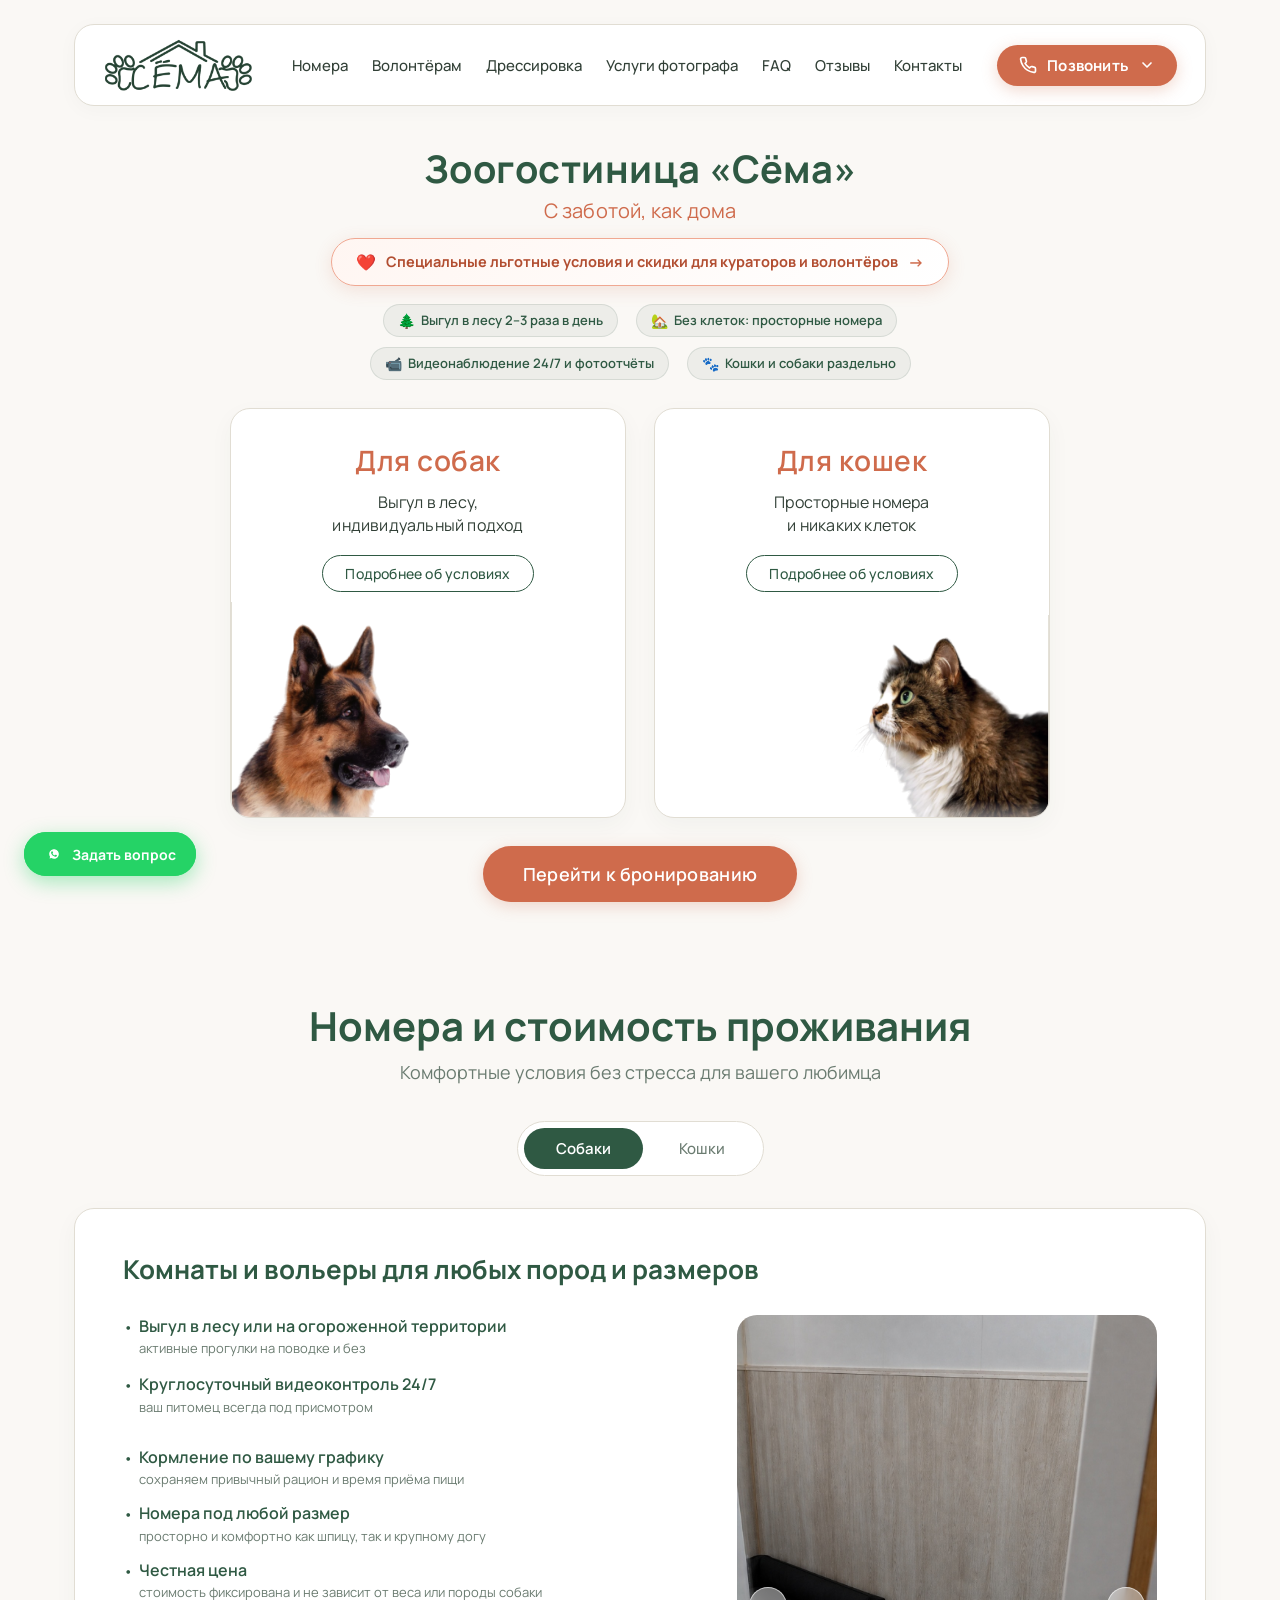
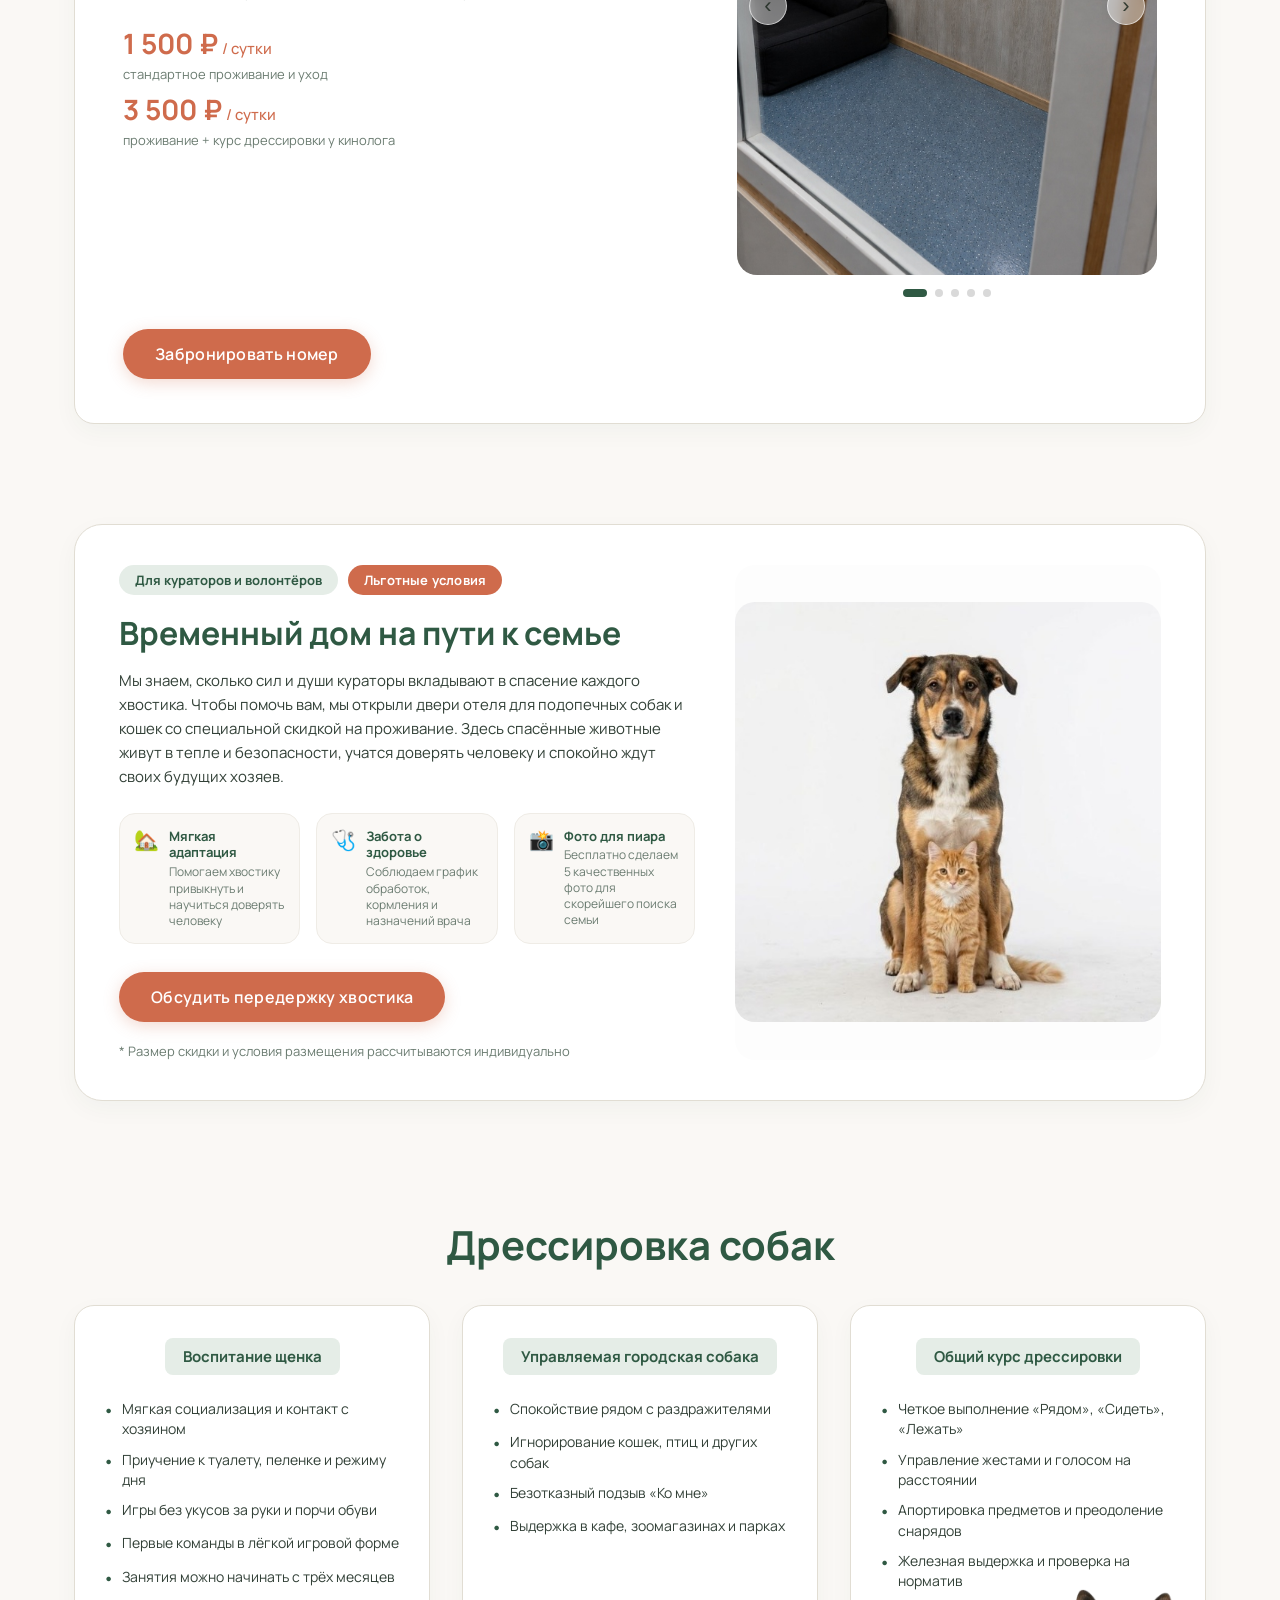
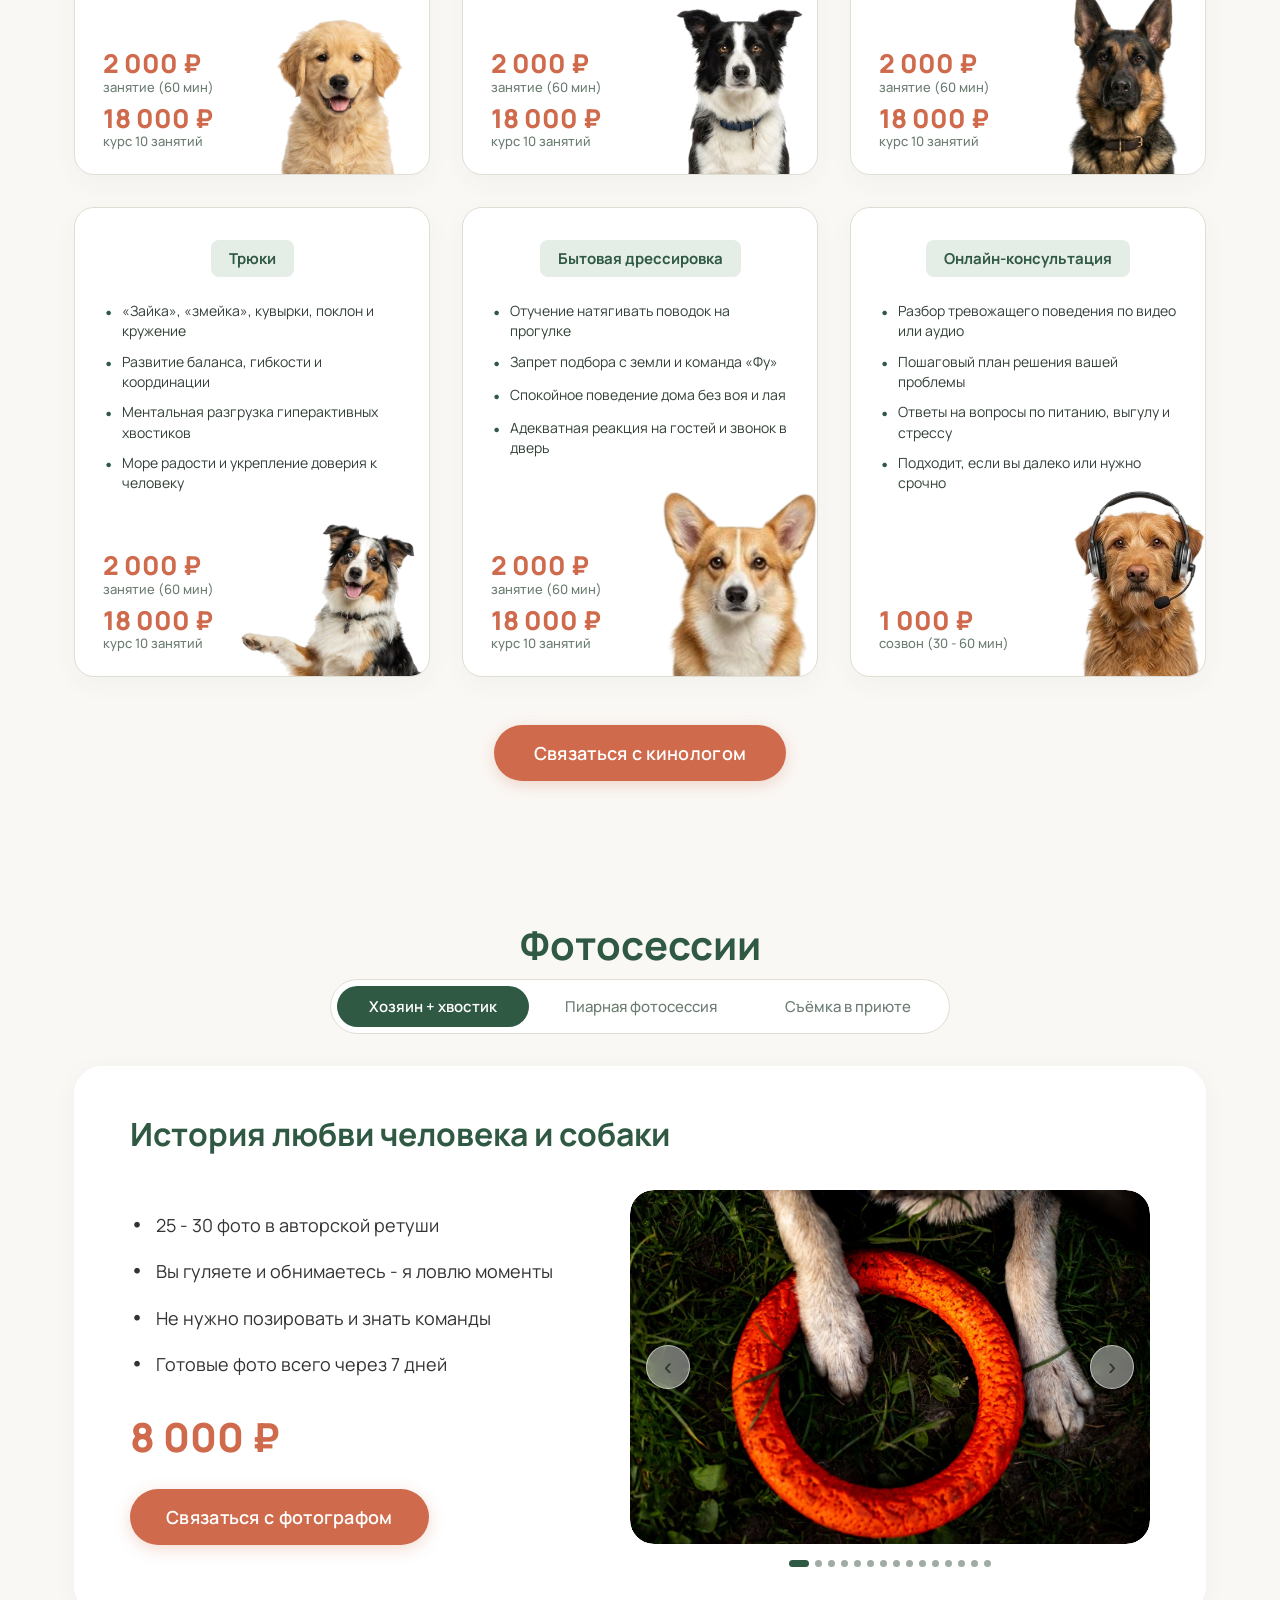
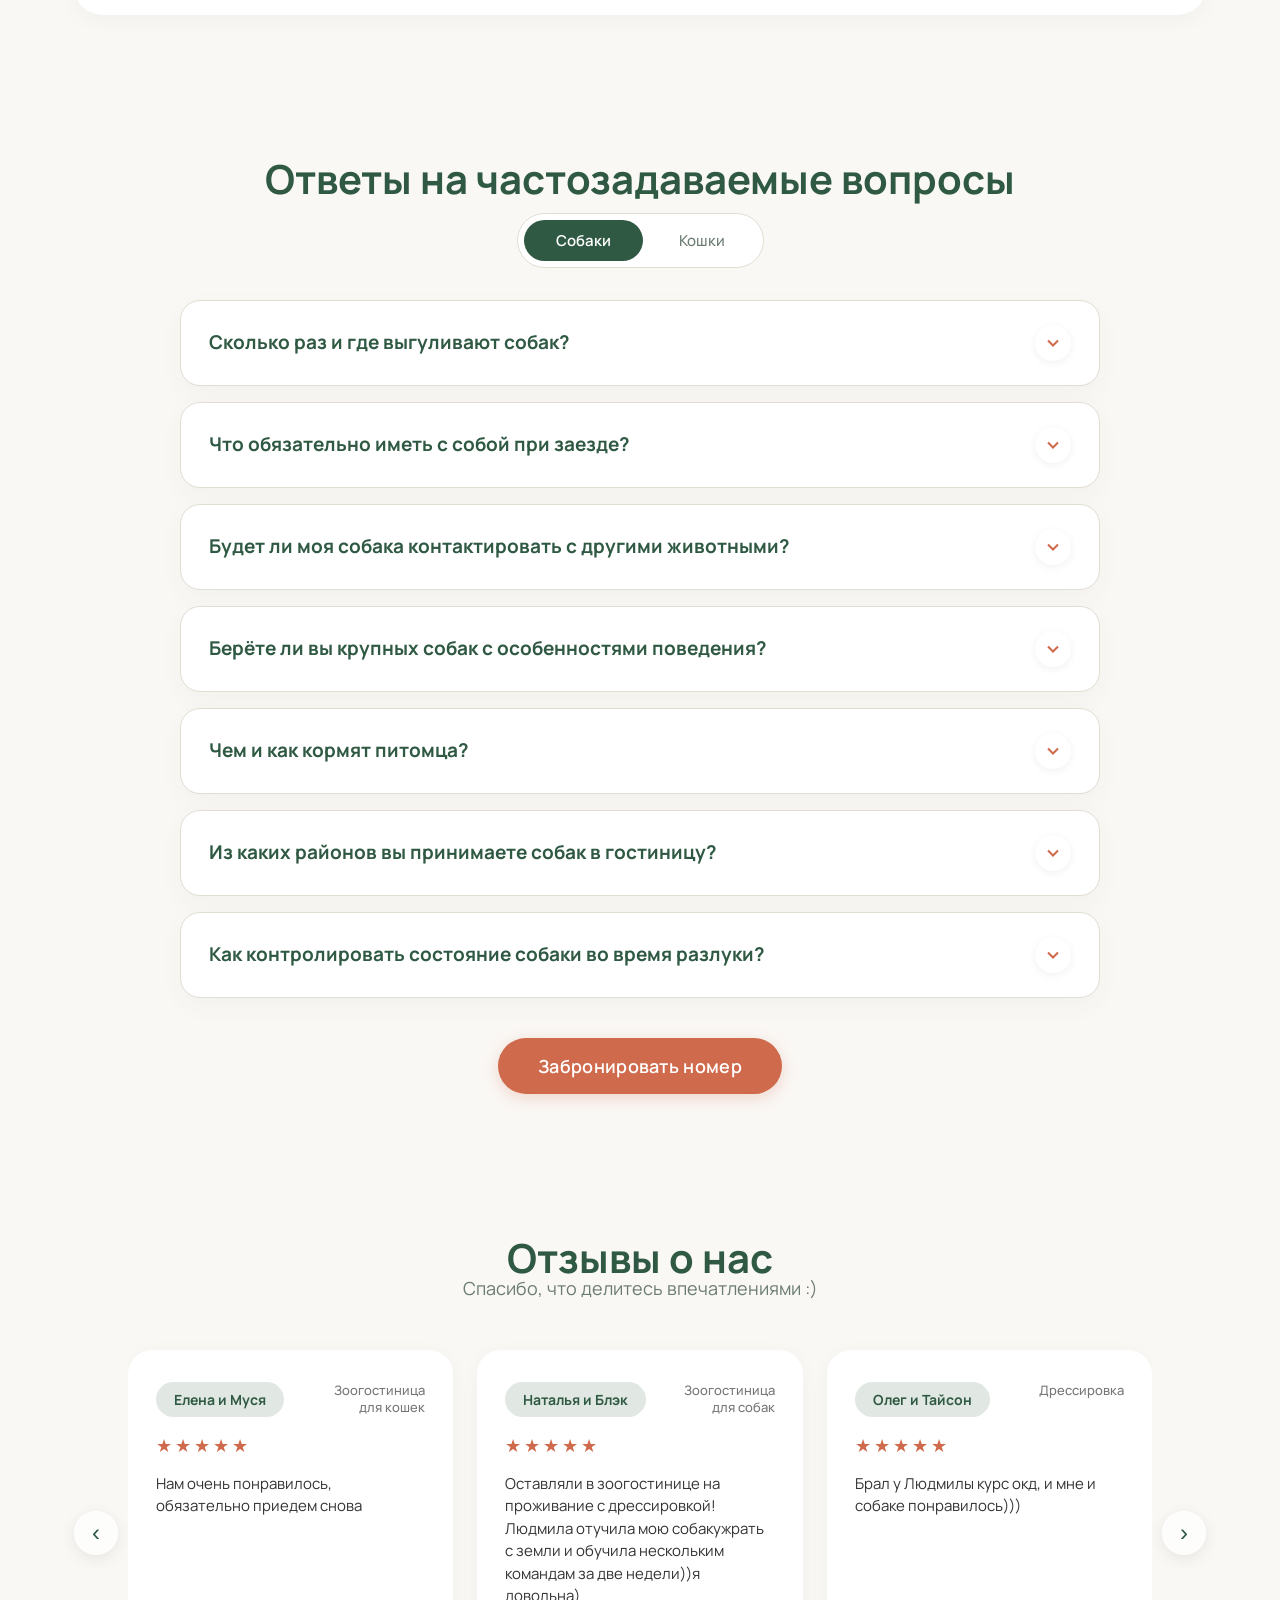
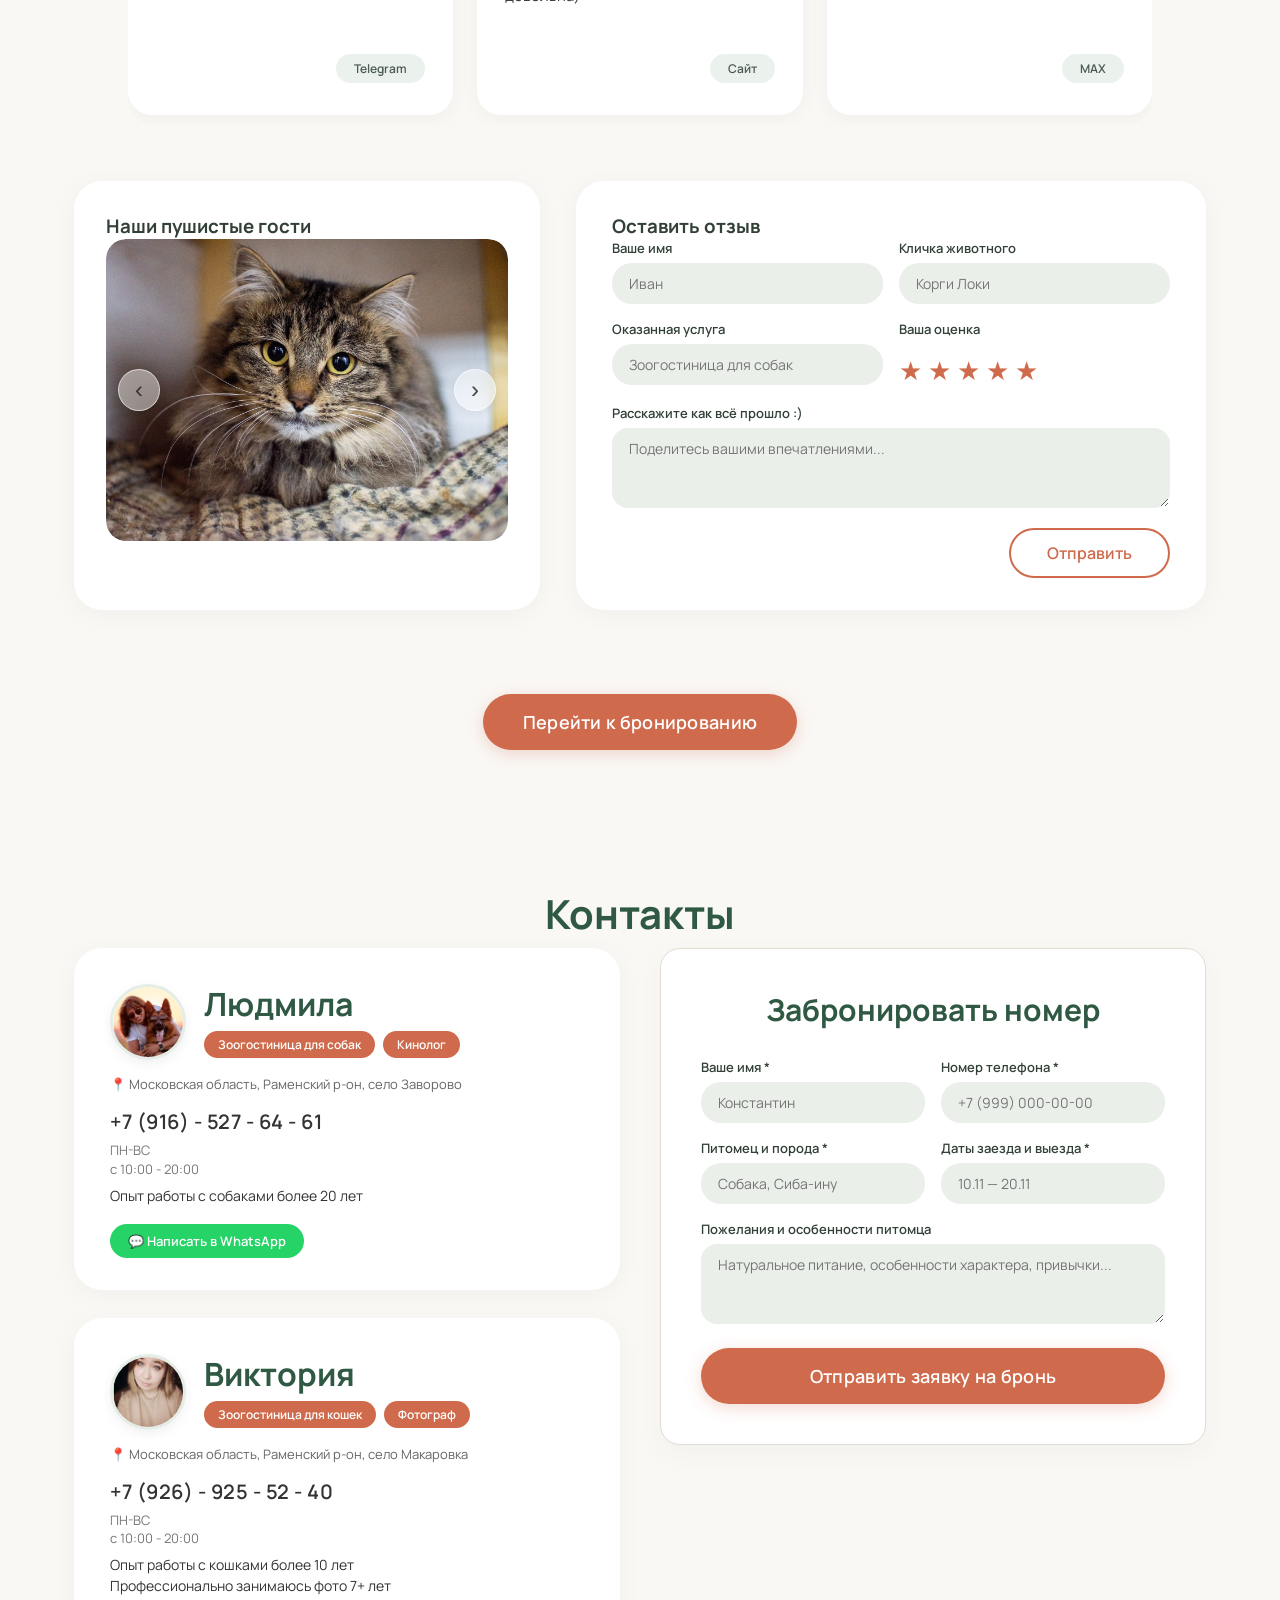
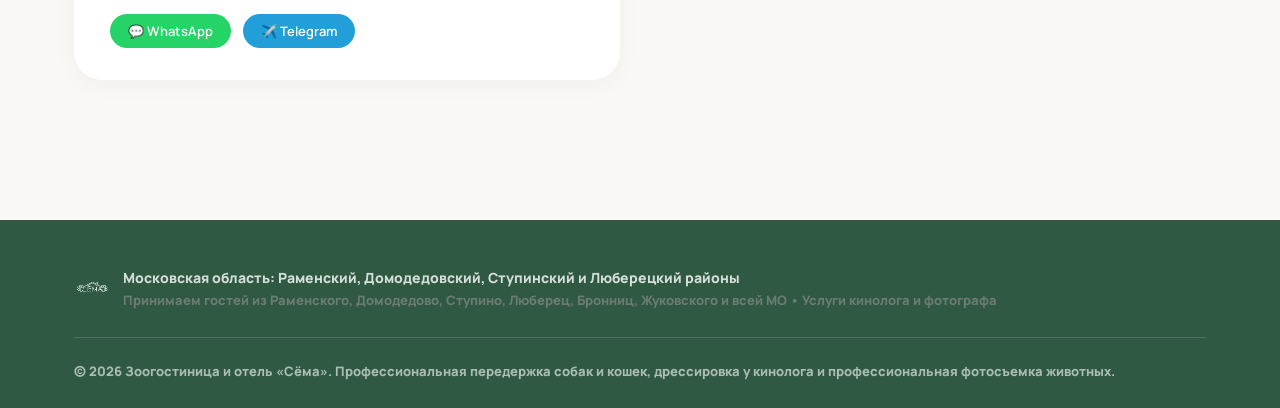
==== index.html @ 0500b170 "fix(contacts): update Victoria TG to @d1vavi and remove all zootaxi references" ====
<!DOCTYPE html>
<html lang="ru">
<head>
  <meta charset="UTF-8">
  <meta name="viewport" content="width=device-width, initial-scale=1.0">
  <title>Зоогостиница, передержка и отель для собак и кошек «Сёма» | Раменское, Домодедово, Ступино, Люберцы, Бронницы</title>
  <meta name="description" content="Уютная зоогостиница, отель и передержка для собак и кошек «Сёма». Принимаем питомцев по всему Раменскому, Домодедовскому, Ступинскому и Люберецкому районам (Бронницы, Жуковский). Дрессировка собак у дипломированного кинолога, профессиональные фотосессии, выгул в лесу, видеонаблюдение 24/7.">
  <meta name="keywords" content="зоогостиница раменское, зоогостиница домодедово, зоогостиница ступино, зоогостиница люберцы, передержка собак раменское, передержка собак домодедово, передержка собак ступино, передержка собак люберцы, гостиница для кошек раменское, гостиница для кошек домодедово, гостиница для кошек ступино, гостиница для кошек люберцы, отель для собак раменский район, отель для кошек домодедово, отель для животных ступино, передержка собак бронницы, зоогостиница жуковский, кинолог раменское, кинолог домодедово, кинолог ступино, кинолог люберцы, дрессировка собак раменский район, дрессировка собак домодедово, фотограф животных раменское, фотосессия с собакой домодедово">
  <meta name="robots" content="index, follow">
  <link rel="canonical" href="https://semahotel.ru/">
  <meta name="yandex-verification" content="454bcee51db68f8e" />

  <!-- Управление кэшированием для мобильных браузеров (Safari / Chrome mobile) -->
  <meta http-equiv="Cache-Control" content="no-cache, no-store, must-revalidate">
  <meta http-equiv="Pragma" content="no-cache">
  <meta http-equiv="Expires" content="0">

  <!-- Open Graph (для красивого превью в Telegram, WhatsApp, ВКонтакте, Авито) -->
  <meta property="og:type" content="website">
  <meta property="og:url" content="https://semahotel.ru/">
  <meta property="og:title" content="Зоогостиница, отель и передержка «Сёма» | Раменское, Домодедово, Ступино, Люберцы">
  <meta property="og:description" content="Комфортная передержка для собак и кошек без клеток, отель для животных, услуги кинолога и фотографа. Раменский, Домодедовский, Ступинский и Люберецкий районы.">
  <meta property="og:image" content="https://semahotel.ru/images/logo_clean_full.png">
  <meta property="og:locale" content="ru_RU">

  <!-- Микроразметка Schema.org для поисковых систем (LocalBusiness + FAQPage) -->
  <script type="application/ld+json">
  {
    "@context": "https://schema.org",
    "@graph": [
      {
        "@type": "LocalBusiness",
        "name": "Зоогостиница, отель и передержка для кошек и собак «Сёма»",
        "image": "https://semahotel.ru/images/logo_clean_full.png",
        "url": "https://semahotel.ru/",
        "telephone": ["+79165276461", "+79269255240"],
        "priceRange": "$$",
        "description": "Уютная зоогостиница, отель и передержка для кошек и собак, дрессировка у кинолога и профессиональная фотосъемка в Раменском, Домодедовском, Ступинском и Люберецком районах (Бронницы, Жуковский, Заворово, Макаровка).",
        "areaServed": [
          "Раменский район",
          "городской округ Раменское",
          "городской округ Домодедово",
          "городской округ Ступино",
          "городской округ Люберцы",
          "городской округ Бронницы",
          "городской округ Жуковский",
          "Московская область"
        ],
        "address": [
          {
            "@type": "PostalAddress",
            "addressCountry": "RU",
            "addressRegion": "Московская область",
            "addressLocality": "Раменский район"
          }
        ],
        "openingHoursSpecification": [
          {
            "@type": "OpeningHoursSpecification",
            "dayOfWeek": [
              "Monday", "Tuesday", "Wednesday", "Thursday", "Friday", "Saturday", "Sunday"
            ],
            "opens": "10:00",
            "closes": "20:00"
          }
        ]
      },
      {
        "@type": "FAQPage",
        "mainEntity": [
          {
            "@type": "Question",
            "name": "Из каких районов вы принимаете собак и кошек в зоогостиницу?",
            "acceptedAnswer": {
              "@type": "Answer",
              "text": "Мы с радостью принимаем питомцев со всей Московской области: Раменский район, Домодедово, Ступино, Люберцы, Бронницы, Жуковский и окрестности."
            }
          },
          {
            "@type": "Question",
            "name": "Чем зоогостиница «Сёма» отличается от обычной домашней передержки?",
            "acceptedAnswer": {
              "@type": "Answer",
              "text": "Никаких клеток и тесных боксов! Просторные отапливаемые номера, видеонаблюдение 24/7, собственный выгул в лесу 2–3 раза в день, ежедневная дезинфекция и кварцевание, контроль ветеринарного графика и дипломированный кинолог на территории."
            }
          },
          {
            "@type": "Question",
            "name": "Слышат ли кошки лай собак в гостинице?",
            "acceptedAnswer": {
              "@type": "Answer",
              "text": "Нет, кошки и собаки проживают на абсолютно разных территориях в изолированных филиалах отеля и никак не пересекаются и не слышат друг друга."
            }
          },
          {
            "@type": "Question",
            "name": "Можно ли совместить передержку с дрессировкой у кинолога?",
            "acceptedAnswer": {
              "@type": "Answer",
              "text": "Да! Доступна услуга «Проживание с дрессировкой»: собака живёт в отеле и ежедневно занимается с кинологом по курсу послушания, УГС или коррекции поведения."
            }
          },
          {
            "@type": "Question",
            "name": "Проводятся ли профессиональные фотосессии животных?",
            "acceptedAnswer": {
              "@type": "Answer",
              "text": "Да, профессиональный фотограф животных Виктория проводит персональные фотосессии (хозяин + питомец), съёмки для постояльцев и пиарные кадры для приютов."
            }
          },
          {
            "@type": "Question",
            "name": "Сколько стоит проживание питомца в отеле?",
            "acceptedAnswer": {
              "@type": "Answer",
              "text": "Проживание кошек — от 1 000 ₽ / сутки. Проживание собак — от 1 500 ₽ / сутки (цена фиксирована и не зависит от веса собаки), проживание с курсом дрессировки у кинолога — 3 500 ₽ / сутки."
            }
          }
        ]
      }
    ]
  }
  </script>

  <link rel="preconnect" href="https://fonts.googleapis.com">
  <link rel="preconnect" href="https://fonts.gstatic.com" crossorigin>
  <link href="https://fonts.googleapis.com/css2?family=Manrope:wght@400;500;600;700;800&display=swap" rel="stylesheet">
  <link rel="icon" type="image/x-icon" href="favicon.ico">
  <link rel="icon" type="image/png" sizes="32x32" href="favicon-32x32.png">
  <link rel="icon" type="image/png" sizes="16x16" href="favicon-16x16.png">
  <link rel="apple-touch-icon" sizes="180x180" href="apple-touch-icon.png">
  <link rel="stylesheet" href="styles.css?v=20261009_09">
</head>
<body>

  <!-- Блок 1. Шапка (Header) -->
  <header class="site-header" id="header">
    <div class="container">
      <div class="header-inner">
        <!-- Логотип -->
        <a href="#header" class="header-logo" aria-label="Зоогостиница Сёма - на главную">
          <img src="images/logo_clean_full.png" alt="Зоогостиница «Сёма»">
        </a>

        <!-- Навигация (для десктопа в шапке / на мобильном выдвижная шторка) -->
        <nav class="header-nav" id="headerNav" aria-label="Основная навигация">
          <div class="mobile-nav-header">
            <span class="mobile-nav-title">Меню</span>
            <button class="mobile-nav-close" id="mobileNavCloseBtn" aria-label="Закрыть меню">✕</button>
          </div>
          <ul class="nav-list">
            <li><a href="#rooms" class="nav-link">Номера</a></li>
            <li><a href="#volunteer" class="nav-link">Волонтёрам</a></li>
            <li><a href="#training" class="nav-link">Дрессировка</a></li>
            <li><a href="#photoshoot" class="nav-link">Услуги фотографа</a></li>
            <li><a href="#faq" class="nav-link">FAQ</a></li>
            <li><a href="#reviews" class="nav-link">Отзывы</a></li>
            <li><a href="#contacts" class="nav-link">Контакты</a></li>
          </ul>

          <!-- Контакты внутри мобильного меню -->
          <div class="nav-mobile-contacts">
            <div class="mobile-contact-title">Связаться с нами:</div>
            <a href="tel:+79165276461" class="mobile-contact-link">
              <span>🐶 Филиал для собак (Людмила)</span>
              <strong>+7 (916) 527-64-61</strong>
            </a>
            <a href="tel:+79269255240" class="mobile-contact-link">
              <span>🐱 Филиал для кошек (Виктория)</span>
              <strong>+7 (926) 925-52-40</strong>
            </a>
          </div>
        </nav>

        <!-- Затемняющий оверлей для мобильного меню -->
        <div class="menu-backdrop" id="menuBackdrop"></div>

        <!-- Кнопка Позвонить (бейдж с выпадающим выбором филиала) -->
        <div class="header-call-dropdown" id="headerCallDropdown">
          <button class="header-call-badge" id="callBadgeBtn" aria-expanded="false" aria-label="Позвонить в отель">
            <svg class="call-badge-icon" viewBox="0 0 24 24" fill="none" stroke="currentColor" stroke-width="2.2" stroke-linecap="round" stroke-linejoin="round">
              <path d="M22 16.92v3a2 2 0 0 1-2.18 2 19.79 19.79 0 0 1-8.63-3.07 19.5 19.5 0 0 1-6-6 19.79 19.79 0 0 1-3.07-8.67A2 2 0 0 1 4.11 2h3a2 2 0 0 1 2 1.72 12.84 12.84 0 0 0 .7 2.81 2 2 0 0 1-.45 2.11L8.09 9.91a16 16 0 0 0 6 6l1.27-1.27a2 2 0 0 1 2.11-.45 12.84 12.84 0 0 0 2.81.7A2 2 0 0 1 22 16.92z"></path>
            </svg>
            <span class="call-badge-text">Позвонить</span>
            <svg class="call-badge-arrow" viewBox="0 0 24 24" fill="none" stroke="currentColor" stroke-width="2.5" stroke-linecap="round" stroke-linejoin="round">
              <polyline points="6 9 12 15 18 9"></polyline>
            </svg>
          </button>

          <!-- Выпадающее меню с выбором филиала -->
          <div class="call-menu" id="callMenu">
            <a href="tel:+79165276461" class="call-menu-item">
              <span class="call-item-icon">🐶</span>
              <div class="call-item-info">
                <span class="call-item-title">Филиал для собак</span>
                <span class="call-item-phone">+7 (916) 527-64-61</span>
                <span class="call-item-name">Куратор Людмила</span>
              </div>
            </a>
            <div class="call-menu-divider"></div>
            <a href="tel:+79269255240" class="call-menu-item">
              <span class="call-item-icon">🐱</span>
              <div class="call-item-info">
                <span class="call-item-title">Филиал для кошек</span>
                <span class="call-item-phone">+7 (926) 925-52-40</span>
                <span class="call-item-name">Куратор Виктория</span>
              </div>
            </a>
          </div>
        </div>

        <!-- Кнопка мобильного меню -->
        <button class="mobile-menu-btn" aria-label="Открыть меню" id="mobileMenuBtn">
          <svg class="burger-icon" viewBox="0 0 24 24" fill="none" stroke="currentColor" stroke-width="2.2" stroke-linecap="round">
            <line class="line-1" x1="3" y1="6" x2="21" y2="6"></line>
            <line class="line-2" x1="3" y1="12" x2="21" y2="12"></line>
            <line class="line-3" x1="3" y1="18" x2="21" y2="18"></line>
          </svg>
        </button>
      </div>
    </div>
  </header>

  <main>
    <!-- Блок 2. Главный экран (Hero) -->
    <section class="hero-section" id="hero">
      <div class="container">
        <!-- Заголовок и подзаголовок -->
        <div class="hero-header">
          <h1 class="hero-title">Зоогостиница «Сёма»</h1>
          <p class="hero-subtitle">С заботой, как дома</p>
          <div class="hero-volunteer-wrapper">
            <a href="#volunteer" class="hero-volunteer-teaser" aria-label="Специальные условия для волонтёров">
              <span class="h-vol-heart">❤️</span>
              <span class="h-vol-text">Специальные льготные условия и скидки для кураторов и волонтёров</span>
              <span class="h-vol-arrow">→</span>
            </a>
          </div>

          <!-- Ключевые преимущества (Снимают страхи клиента за 3 секунды) -->
          <div class="hero-trust-badges">
            <div class="trust-badge-item">
              <span class="trust-badge-icon">🌲</span>
              <span>Выгул в лесу 2–3 раза в день</span>
            </div>
            <div class="trust-badge-item">
              <span class="trust-badge-icon">🏡</span>
              <span>Без клеток: просторные номера</span>
            </div>
            <div class="trust-badge-item">
              <span class="trust-badge-icon">📹</span>
              <span>Видеонаблюдение 24/7 и фотоотчёты</span>
            </div>
            <div class="trust-badge-item">
              <span class="trust-badge-icon">🐾</span>
              <span>Кошки и собаки раздельно</span>
            </div>
          </div>
        </div>

        <!-- Сетка карточек -->
        <div class="hero-grid">
          <!-- Карточка: Для собак -->
          <div class="hero-card" id="heroCardDog" data-room-tab="dogs" role="button" tabindex="0">
            <h2 class="hero-card-title">Для собак</h2>
            <p class="hero-card-desc">Выгул в лесу,<br>индивидуальный подход</p>
            <a href="#rooms" class="hero-card-btn" data-room-tab="dogs">Подробнее об условиях</a>
            <div class="hero-card-img-wrap dog-wrap">
              <img src="images/hero_dog_exact_mock.png" alt="Овчарка" class="hero-card-img">
            </div>
          </div>

          <!-- Карточка: Для кошек -->
          <div class="hero-card" id="heroCardCat" data-room-tab="cats" role="button" tabindex="0">
            <h2 class="hero-card-title">Для кошек</h2>
            <p class="hero-card-desc">Просторные номера<br>и никаких клеток</p>
            <a href="#rooms" class="hero-card-btn" data-room-tab="cats">Подробнее об условиях</a>
            <div class="hero-card-img-wrap cat-wrap">
              <img src="images/hero_cat_exact_mock.png" alt="Кот" class="hero-card-img">
            </div>
          </div>
        </div>

        <!-- Кнопка перехода к бронированию -->
        <div class="hero-cta">
          <a href="#contacts" class="btn-primary">Перейти к бронированию</a>
        </div>
      </div>
    </section>
    <!-- Блок 3. Номера и стоимость проживания -->
    <section class="rooms-section" id="rooms">
      <div class="container">
        <div class="section-header">
          <h2 class="section-title">Номера и стоимость проживания</h2>
          <p class="section-subtitle">Комфортные условия без стресса для вашего любимца</p>
        </div>

        <!-- Переключатель -->
        <div class="tab-switcher">
          <button class="tab-btn active" data-tab="dogs">Собаки</button>
          <button class="tab-btn" data-tab="cats">Кошки</button>
        </div>

        <!-- Контент карточки -->
        <div class="rooms-card">

          <!-- === СОБАКИ === -->
          <div class="rooms-content active" id="tab-dogs">
            <h3 class="rooms-card-title">Комнаты и вольеры для любых пород и размеров</h3>
            <div class="rooms-split">
              <!-- Левая колонка: текст -->
              <div class="rooms-info">
                <ul class="rooms-features">
                  <li>
                    <strong>Выгул в лесу или на огороженной территории</strong>
                    <span>активные прогулки на поводке и без</span>
                  </li>
                  <li>
                    <strong>Круглосуточный видеоконтроль 24/7</strong>
                    <span>ваш питомец всегда под присмотром</span>
                  </li>
                  <div class="spoiler-hidden-content" id="roomsDogExtra">
                    <li style="margin-top: 14px;">
                       <strong>Кормление по вашему графику</strong>
                       <span>сохраняем привычный рацион и время приёма пищи</span>
                    </li>
                    <li style="margin-top: 14px;">
                       <strong>Номера под любой размер</strong>
                       <span>просторно и комфортно как шпицу, так и крупному догу</span>
                    </li>
                    <li style="margin-top: 14px;">
                       <strong>Честная цена</strong>
                       <span>стоимость фиксирована и не зависит от веса или породы собаки</span>
                    </li>
                  </div>
                </ul>
                <button type="button" class="btn-spoiler-toggle" data-target="roomsDogExtra" data-text-default="Показать все условия (ещё 3) ▾" data-text-active="Скрыть условия ▴">Показать все условия (ещё 3) ▾</button>
                <div class="rooms-prices">
                  <div class="price-item">
                    <span class="price-value">1 500 ₽</span>
                    <span class="price-unit">/ сутки</span>
                    <span class="price-desc">стандартное проживание и уход</span>
                  </div>
                  <div class="price-item">
                    <span class="price-value">3 500 ₽</span>
                    <span class="price-unit">/ сутки</span>
                    <span class="price-desc">проживание + курс дрессировки у кинолога</span>
                  </div>
                </div>
              </div>

              <!-- Правая колонка: карусель в мобильном аккордеоне -->
              <div class="rooms-gallery-accordion">
                <button type="button" class="rooms-gallery-toggle" data-target="dogGalleryAccordion" aria-expanded="false">
                  <span class="r-toggle-icon">📷</span>
                  <span class="r-toggle-text">Посмотреть фотографии номеров</span>
                  <span class="r-toggle-badge">5 фото</span>
                  <svg class="r-toggle-chevron" width="18" height="18" viewBox="0 0 24 24" fill="none" stroke="currentColor" stroke-width="2.5" stroke-linecap="round" stroke-linejoin="round">
                    <polyline points="6 9 12 15 18 9"></polyline>
                  </svg>
                </button>
                <div class="rooms-gallery-body" id="dogGalleryAccordion">
                  <div class="rooms-slider">
                    <div class="slider-track" id="dogSlider">
                      <div class="slide active">
                        <img src="images/rooms_dog/room_dog_01.jpg?v=20261009_new_dog_rooms" alt="Номер для собаки с лежанкой" loading="lazy">
                      </div>
                      <div class="slide">
                        <img src="images/rooms_dog/room_dog_02.jpg?v=20261009_new_dog_rooms" alt="Коридор и вход в номера для собак" loading="lazy">
                      </div>
                      <div class="slide">
                        <img src="images/rooms_dog/room_dog_03.jpg?v=20261009_new_dog_rooms" alt="Номер для собаки с окном и видеонаблюдением" loading="lazy">
                      </div>
                      <div class="slide">
                        <img src="images/rooms_dog/room_dog_04.jpg?v=20261009_new_dog_rooms" alt="Огороженная прогулочная территория в лесу" loading="lazy">
                      </div>
                      <div class="slide">
                        <img src="images/rooms_dog/room_dog_05.jpg?v=20261009_new_dog_rooms" alt="Калитка и выход на лесную территорию для выгула" loading="lazy">
                      </div>
                    </div>
                    <button class="slider-arrow prev" data-slider="dogSlider">&#8249;</button>
                    <button class="slider-arrow next" data-slider="dogSlider">&#8250;</button>
                    <div class="slider-dots" id="dogDots">
                      <span class="dot active"></span>
                      <span class="dot"></span>
                      <span class="dot"></span>
                      <span class="dot"></span>
                      <span class="dot"></span>
                    </div>
                  </div>
                </div>
              </div>

              <a href="#contacts" class="btn-primary rooms-btn">Забронировать номер</a>
            </div>
          </div>

          <!-- === КОШКИ === -->
          <div class="rooms-content" id="tab-cats">
            <h3 class="rooms-card-title">Свобода в движении в просторных комнатах</h3>
            <div class="rooms-split">
              <!-- Левая колонка: текст -->
              <div class="rooms-info">
                <ul class="rooms-features">
                  <li>
                    <strong>Лежанка, миски, лотки, игрушки — всё есть</strong>
                    <span>но можно привезти и своё</span>
                  </li>
                  <li>
                    <strong>Подстраиваемся под характер и привычки</strong>
                    <span>любит ласку — будем гладить, любит одиночество — не навязываемся</span>
                  </li>
                  <div class="spoiler-hidden-content" id="roomsCatExtra">
                    <li style="margin-top: 14px;">
                      <strong>Чистота и обеззараживание</strong>
                      <span>тщательно убираем и кварцуем помещение перед каждым постояльцем</span>
                    </li>
                    <li style="margin-top: 14px;">
                      <strong>Отапливаемые номера с сетками антикошка</strong>
                      <span>зимой тепло, летом свежий воздух</span>
                    </li>
                  </div>
                </ul>
                <button type="button" class="btn-spoiler-toggle" data-target="roomsCatExtra" data-text-default="Показать все условия (ещё 2) ▾" data-text-active="Скрыть условия ▴">Показать все условия (ещё 2) ▾</button>
                <div class="rooms-prices">
                  <div class="price-item">
                    <span class="price-value">1 000 ₽</span>
                    <span class="price-unit">/ сутки</span>
                    <span class="price-desc">стандартное проживание и уход + ваш корм</span>
                  </div>
                </div>
              </div>

              <!-- Правая колонка: карусель номеров для кошек в мобильном аккордеоне -->
              <div class="rooms-gallery-accordion">
                <button type="button" class="rooms-gallery-toggle" data-target="catGalleryAccordion" aria-expanded="false">
                  <span class="r-toggle-icon">📷</span>
                  <span class="r-toggle-text">Посмотреть фотографии номеров</span>
                  <span class="r-toggle-badge">6 фото</span>
                  <svg class="r-toggle-chevron" width="18" height="18" viewBox="0 0 24 24" fill="none" stroke="currentColor" stroke-width="2.5" stroke-linecap="round" stroke-linejoin="round">
                    <polyline points="6 9 12 15 18 9"></polyline>
                  </svg>
                </button>
                <div class="rooms-gallery-body" id="catGalleryAccordion">
                  <div class="rooms-slider">
                    <div class="slider-track" id="catSlider">
                      <div class="slide active">
                        <img src="images/rooms_cat/room_cat_01.jpg?v=20261009_interior" alt="Номер для кошек" loading="lazy">
                      </div>
                      <div class="slide">
                        <img src="images/rooms_cat/room_cat_02.jpg?v=20261009_interior" alt="Номер для кошек" loading="lazy">
                      </div>
                      <div class="slide">
                        <img src="images/rooms_cat/room_cat_03.jpg?v=20261009_interior" alt="Номер для кошек" loading="lazy">
                      </div>
                      <div class="slide">
                        <img src="images/rooms_cat/room_cat_04.jpg?v=20261009_interior" alt="Номер для кошек" loading="lazy">
                      </div>
                      <div class="slide">
                        <img src="images/rooms_cat/room_cat_05.jpg?v=20261009_interior" alt="Номер для кошек" loading="lazy">
                      </div>
                      <div class="slide">
                        <img src="images/rooms_cat/room_cat_06.jpg?v=20261009_interior" alt="Домик и территория филиала для кошек" loading="lazy">
                      </div>
                    </div>
                    <button class="slider-arrow prev" data-slider="catSlider">&#8249;</button>
                    <button class="slider-arrow next" data-slider="catSlider">&#8250;</button>
                    <div class="slider-dots" id="catDots">
                      <span class="dot active"></span>
                      <span class="dot"></span>
                      <span class="dot"></span>
                      <span class="dot"></span>
                      <span class="dot"></span>
                      <span class="dot"></span>
                    </div>
                  </div>
                </div>
              </div>

              <a href="#contacts" class="btn-primary rooms-btn">Забронировать номер</a>
            </div>
          </div>

        </div><!-- /.rooms-card -->
      </div>
    </section>

    <!-- Блок 3.5. Помощь хвостикам / Для кураторов и волонтёров -->
    <section class="volunteer-section" id="volunteer">
      <div class="container">
        <div class="volunteer-banner">
          <div class="volunteer-content">
            <div class="volunteer-badge-row">
              <span class="badge-volunteer">Для кураторов и волонтёров</span>
              <span class="badge-volunteer-discount">Льготные условия</span>
            </div>
            <h2 class="volunteer-title">Временный дом на пути к семье</h2>
            <p class="volunteer-desc">
              Мы знаем, сколько сил и души кураторы вкладывают в спасение каждого хвостика. Чтобы помочь вам, мы открыли двери отеля для подопечных собак и кошек со специальной скидкой на проживание. Здесь спасённые животные живут в тепле и безопасности, учатся доверять человеку и спокойно ждут своих будущих хозяев.
            </p>
            <div class="volunteer-features">
              <div class="volunteer-feature-item">
                <span class="v-feature-icon">🏡</span>
                <div class="v-feature-text">
                  <strong>Мягкая адаптация</strong>
                  <span>Помогаем хвостику привыкнуть и научиться доверять человеку</span>
                </div>
              </div>
              <div class="volunteer-feature-item">
                <span class="v-feature-icon">🩺</span>
                <div class="v-feature-text">
                  <strong>Забота о здоровье</strong>
                  <span>Соблюдаем график обработок, кормления и назначений врача</span>
                </div>
              </div>
              <div class="volunteer-feature-item">
                <span class="v-feature-icon">📸</span>
                <div class="v-feature-text">
                  <strong>Фото для пиара</strong>
                  <span>Бесплатно сделаем 5 качественных фото для скорейшего поиска семьи</span>
                </div>
              </div>
            </div>
            <div class="volunteer-cta-row">
              <a href="#contacts" class="btn-primary btn-volunteer">Обсудить передержку хвостика</a>
              <span class="volunteer-note">* Размер скидки и условия размещения рассчитываются индивидуально</span>
            </div>
          </div>
          <div class="volunteer-img-wrap">
            <img src="images/volunteer_pets.jpg" alt="Помощь волонтёрским собакам и кошкам" class="volunteer-img">
          </div>
        </div>
      </div>
    </section>

    <!-- Блок 4. Дрессировка собак -->
    <section class="training-section" id="training">
      <div class="container">
        <div class="section-header">
          <h2 class="section-title">Дрессировка собак</h2>
        </div>

        <div class="training-grid">
          <!-- Карточка 1: Воспитание щенка -->
          <div class="training-card">
            <div class="training-card-header">
              <div class="badge-sage">Воспитание щенка</div>
              <div class="training-card-mobile-preview">
                <span class="t-price-preview">от 2 000 ₽</span>
                <span class="chevron-icon">
                  <svg width="20" height="20" viewBox="0 0 24 24" fill="none" stroke="currentColor" stroke-width="2.5"><polyline points="6 9 12 15 18 9"></polyline></svg>
                </span>
              </div>
            </div>
            <div class="training-card-body">
              <ul class="training-bullets">
                <li>Мягкая социализация и контакт с хозяином</li>
                <li>Приучение к туалету, пеленке и режиму дня</li>
                <li>Игры без укусов за руки и порчи обуви</li>
                <li>Первые команды в лёгкой игровой форме</li>
                <li>Занятия можно начинать с трёх месяцев</li>
              </ul>
              <div class="training-prices">
                <div class="training-price-row">
                  <span class="t-price">2 000 ₽</span>
                  <span class="t-price-sub">занятие (60 мин)</span>
                </div>
                <div class="training-price-row">
                  <span class="t-price">18 000 ₽</span>
                  <span class="t-price-sub">курс 10 занятий</span>
                </div>
              </div>
              <img src="images/dog_exact_puppy.png" alt="Щенок ретривера" class="peeking-dog-img">
            </div>
          </div>

          <!-- Карточка 2: Управляемая городская собака -->
          <div class="training-card">
            <div class="training-card-header">
              <div class="badge-sage">Управляемая городская собака</div>
              <div class="training-card-mobile-preview">
                <span class="chevron-icon">
                  <svg width="20" height="20" viewBox="0 0 24 24" fill="none" stroke="currentColor" stroke-width="2.5"><polyline points="6 9 12 15 18 9"></polyline></svg>
                </span>
              </div>
            </div>
            <div class="training-card-body">
              <ul class="training-bullets">
                <li>Спокойствие рядом с раздражителями</li>
                <li>Игнорирование кошек, птиц и других собак</li>
                <li>Безотказный подзыв «Ко мне»</li>
                <li>Выдержка в кафе, зоомагазинах и парках</li>
              </ul>
              <div class="training-prices">
                <div class="training-price-row">
                  <span class="t-price">2 000 ₽</span>
                  <span class="t-price-sub">занятие (60 мин)</span>
                </div>
                <div class="training-price-row">
                  <span class="t-price">18 000 ₽</span>
                  <span class="t-price-sub">курс 10 занятий</span>
                </div>
              </div>
              <img src="images/dog_exact_collie.png" alt="Бордер-колли" class="peeking-dog-img">
            </div>
          </div>

          <!-- Карточка 3: Общий курс дрессировки -->
          <div class="training-card">
            <div class="training-card-header">
              <div class="badge-sage">Общий курс дрессировки</div>
              <div class="training-card-mobile-preview">
                <span class="chevron-icon">
                  <svg width="20" height="20" viewBox="0 0 24 24" fill="none" stroke="currentColor" stroke-width="2.5"><polyline points="6 9 12 15 18 9"></polyline></svg>
                </span>
              </div>
            </div>
            <div class="training-card-body">
              <ul class="training-bullets">
                <li>Четкое выполнение «Рядом», «Сидеть», «Лежать»</li>
                <li>Управление жестами и голосом на расстоянии</li>
                <li>Апортировка предметов и преодоление снарядов</li>
                <li>Железная выдержка и проверка на норматив</li>
              </ul>
              <div class="training-prices">
                <div class="training-price-row">
                  <span class="t-price">2 000 ₽</span>
                  <span class="t-price-sub">занятие (60 мин)</span>
                </div>
                <div class="training-price-row">
                  <span class="t-price">18 000 ₽</span>
                  <span class="t-price-sub">курс 10 занятий</span>
                </div>
              </div>
              <img src="images/dog_exact_shepherd.png" alt="Немецкая овчарка" class="peeking-dog-img">
            </div>
          </div>

          <!-- Карточка 4: Трюки -->
          <div class="training-card">
            <div class="training-card-header">
              <div class="badge-sage">Трюки</div>
              <div class="training-card-mobile-preview">
                <span class="chevron-icon">
                  <svg width="20" height="20" viewBox="0 0 24 24" fill="none" stroke="currentColor" stroke-width="2.5"><polyline points="6 9 12 15 18 9"></polyline></svg>
                </span>
              </div>
            </div>
            <div class="training-card-body">
              <ul class="training-bullets">
                <li>«Зайка», «змейка», кувырки, поклон и кружение</li>
                <li>Развитие баланса, гибкости и координации</li>
                <li>Ментальная разгрузка гиперактивных хвостиков</li>
                <li>Море радости и укрепление доверия к человеку</li>
              </ul>
              <div class="training-prices">
                <div class="training-price-row">
                  <span class="t-price">2 000 ₽</span>
                  <span class="t-price-sub">занятие (60 мин)</span>
                </div>
                <div class="training-price-row">
                  <span class="t-price">18 000 ₽</span>
                  <span class="t-price-sub">курс 10 занятий</span>
                </div>
              </div>
              <img src="images/dog_exact_aussie.png" alt="Аусси" class="peeking-dog-img aussie-img">
            </div>
          </div>

          <!-- Карточка 5: Бытовая дрессировка -->
          <div class="training-card">
            <div class="training-card-header">
              <div class="badge-sage">Бытовая дрессировка</div>
              <div class="training-card-mobile-preview">
                <span class="chevron-icon">
                  <svg width="20" height="20" viewBox="0 0 24 24" fill="none" stroke="currentColor" stroke-width="2.5"><polyline points="6 9 12 15 18 9"></polyline></svg>
                </span>
              </div>
            </div>
            <div class="training-card-body">
              <ul class="training-bullets">
                <li>Отучение натягивать поводок на прогулке</li>
                <li>Запрет подбора с земли и команда «Фу»</li>
                <li>Спокойное поведение дома без воя и лая</li>
                <li>Адекватная реакция на гостей и звонок в дверь</li>
              </ul>
              <div class="training-prices">
                <div class="training-price-row">
                  <span class="t-price">2 000 ₽</span>
                  <span class="t-price-sub">занятие (60 мин)</span>
                </div>
                <div class="training-price-row">
                  <span class="t-price">18 000 ₽</span>
                  <span class="t-price-sub">курс 10 занятий</span>
                </div>
              </div>
              <img src="images/dog_exact_corgi.png" alt="Корги" class="peeking-dog-img">
            </div>
          </div>

          <!-- Карточка 6: Онлайн-консультация -->
          <div class="training-card">
            <div class="training-card-header">
              <div class="badge-sage">Онлайн-консультация</div>
              <div class="training-card-mobile-preview">
                <span class="chevron-icon">
                  <svg width="20" height="20" viewBox="0 0 24 24" fill="none" stroke="currentColor" stroke-width="2.5"><polyline points="6 9 12 15 18 9"></polyline></svg>
                </span>
              </div>
            </div>
            <div class="training-card-body">
              <ul class="training-bullets">
                <li>Разбор тревожащего поведения по видео или аудио</li>
                <li>Пошаговый план решения вашей проблемы</li>
                <li>Ответы на вопросы по питанию, выгулу и стрессу</li>
                <li>Подходит, если вы далеко или нужно срочно</li>
              </ul>
              <div class="training-prices">
                <div class="training-price-row">
                  <span class="t-price">1 000 ₽</span>
                  <span class="t-price-sub">созвон (30 - 60 мин)</span>
                </div>
              </div>
              <img src="images/dog_exact_headphones.png" alt="Собака в наушниках" class="peeking-dog-img">
            </div>
          </div>
        </div>

        <div class="training-cta">
          <a href="#contacts" class="btn-primary">Связаться с кинологом</a>
        </div>
      </div>
    </section>

    <!-- БЛОК 5: Фотосессии -->
    <section class="section photoshoot-section" id="photoshoots">
      <div class="container">
        <h2 class="section-title section-title-center">Фотосессии</h2>

        <div class="tab-switcher">
          <button class="tab-btn active" data-tab="photo-1">Хозяин + хвостик</button>
          <button class="tab-btn" data-tab="photo-2">Пиарная фотосессия</button>
          <button class="tab-btn" data-tab="photo-3">Съёмка в приюте</button>
        </div>

        <!-- Таб 1: Хозяин + хвостик -->
        <div class="photo-content active" id="tab-photo-1">
          <div class="photo-card">
            <h3 class="photo-card-title">История любви человека и собаки</h3>
            <div class="photo-split">
              <div class="photo-info">
                <div class="spoiler-hidden-content photo-spoiler-content" id="photoFeatures1">
                  <ul class="photo-features">
                    <li>25 - 30 фото в авторской ретуши</li>
                    <li>Вы гуляете и обнимаетесь - я ловлю моменты</li>
                    <li>Не нужно позировать и знать команды</li>
                    <li>Готовые фото всего через 7 дней</li>
                  </ul>
                </div>
                <button type="button" class="btn-spoiler-toggle photo-spoiler-btn" data-target="photoFeatures1" data-text-default="Что входит в съёмку (4 пункта) ▾" data-text-active="Скрыть условия ▴">Что входит в съёмку (4 пункта) ▾</button>
                <div class="photo-prices">
                  <div class="price-row">
                    <span class="price-main">8 000 ₽</span>
                  </div>
                </div>
                <a href="#contacts" class="btn-primary photo-btn">Связаться с фотографом</a>
              </div>
              <div class="photo-slider-wrap">
                <div class="photo-slider">
                  <button class="slider-arrow prev" aria-label="Предыдущее фото">‹</button>
                  <button class="slider-arrow next" aria-label="Следующее фото">›</button>
                  <div class="slider-track" id="photoSlider1">
                    <div class="slide active">
                      <img src="images/photoshoot/host_1.jpg" alt="История любви человека и собаки - фото 1" class="slider-img">
                    </div>
                    <div class="slide">
                      <img src="images/photoshoot/host_2.jpg" alt="История любви человека и собаки - фото 2" class="slider-img">
                    </div>
                    <div class="slide">
                      <img src="images/photoshoot/host_3.jpg" alt="История любви человека и собаки - фото 3" class="slider-img">
                    </div>
                    <div class="slide">
                      <img src="images/photoshoot/host_4.jpg" alt="История любви человека и собаки - фото 4" class="slider-img">
                    </div>
                    <div class="slide">
                      <img src="images/photoshoot/host_5.jpg" alt="История любви человека и собаки - фото 5" class="slider-img">
                    </div>
                    <div class="slide">
                      <img src="images/photoshoot/host_6.jpg" alt="История любви человека и собаки - фото 6" class="slider-img">
                    </div>
                    <div class="slide">
                      <img src="images/photoshoot/host_7.jpg" alt="История любви человека и собаки - фото 7" class="slider-img">
                    </div>
                    <div class="slide">
                      <img src="images/photoshoot/host_8.jpg" alt="История любви человека и собаки - фото 8" class="slider-img">
                    </div>
                    <div class="slide">
                      <img src="images/photoshoot/host_9.jpg" alt="История любви человека и собаки - фото 9" class="slider-img">
                    </div>
                    <div class="slide">
                      <img src="images/photoshoot/host_10.jpg" alt="История любви человека и собаки - фото 10" class="slider-img">
                    </div>
                    <div class="slide">
                      <img src="images/photoshoot/host_11.jpg" alt="История любви человека и собаки - фото 11" class="slider-img">
                    </div>
                    <div class="slide">
                      <img src="images/photoshoot/host_12.jpg" alt="История любви человека и собаки - фото 12" class="slider-img">
                    </div>
                    <div class="slide">
                      <img src="images/photoshoot/host_13.jpg" alt="История любви человека и собаки - фото 13" class="slider-img">
                    </div>
                    <div class="slide">
                      <img src="images/photoshoot/host_14.jpg" alt="История любви человека и собаки - фото 14" class="slider-img">
                    </div>
                    <div class="slide">
                      <img src="images/photoshoot/host_15.jpg" alt="История любви человека и собаки - фото 15" class="slider-img">
                    </div>
                  </div>
                </div>
                <div class="photo-slider-dots" id="photoDots1">
                  <span class="p-dot active"></span>
                  <span class="p-dot"></span>
                  <span class="p-dot"></span>
                  <span class="p-dot"></span>
                  <span class="p-dot"></span>
                  <span class="p-dot"></span>
                  <span class="p-dot"></span>
                  <span class="p-dot"></span>
                  <span class="p-dot"></span>
                  <span class="p-dot"></span>
                  <span class="p-dot"></span>
                  <span class="p-dot"></span>
                  <span class="p-dot"></span>
                  <span class="p-dot"></span>
                  <span class="p-dot"></span>
                </div>
              </div>
            </div>
          </div>
        </div>

        <!-- Таб 2: Пиарная фотосессия -->
        <div class="photo-content" id="tab-photo-2">
          <div class="photo-card">
            <h3 class="photo-card-title">Пиарная фотосессия для пристройства</h3>
            <div class="photo-split">
              <div class="photo-info">
                <div class="spoiler-hidden-content photo-spoiler-content" id="photoFeatures2">
                  <ul class="photo-features">
                    <li>10 - 15 фото в авторской ретуши</li>
                    <li>Никакого принуждения и насилия – ловлю моменты</li>
                    <li>Любую, даже самую гиперактивную собаку или кошку сфотографируем красиво:)</li>
                    <li>Готовый результат через 3 дня</li>
                  </ul>
                </div>
                <button type="button" class="btn-spoiler-toggle photo-spoiler-btn" data-target="photoFeatures2" data-target-text="Что входит в съёмку (4 пункта) ▾" data-text-default="Что входит в съёмку (4 пункта) ▾" data-text-active="Скрыть условия ▴">Что входит в съёмку (4 пункта) ▾</button>
                <div class="photo-prices-stacked">
                  <div class="price-stack-item">
                    <div class="price-main">3 500 ₽</div>
                    <div class="price-sub-caption">собаки</div>
                  </div>
                  <div class="price-stack-item">
                    <div class="price-main">2 000 ₽</div>
                    <div class="price-sub-caption">кошки</div>
                  </div>
                </div>
                <a href="#contacts" class="btn-primary photo-btn">Связаться с фотографом</a>
              </div>
              <div class="photo-slider-wrap">
                <div class="photo-slider">
                  <button class="slider-arrow prev" aria-label="Предыдущее фото">‹</button>
                  <button class="slider-arrow next" aria-label="Следующее фото">›</button>
                  <div class="slider-track" id="photoSlider2">
                    <div class="slide active">
                      <img src="images/photoshoot/pr_1.jpg" alt="Пиарная фотосессия для пристройства - фото 1" class="slider-img">
                    </div>
                    <div class="slide">
                      <img src="images/photoshoot/pr_2.jpg" alt="Пиарная фотосессия для пристройства - фото 2" class="slider-img">
                    </div>
                    <div class="slide">
                      <img src="images/photoshoot/pr_3.jpg" alt="Пиарная фотосессия для пристройства - фото 3" class="slider-img">
                    </div>
                    <div class="slide">
                      <img src="images/photoshoot/pr_4.jpg" alt="Пиарная фотосессия для пристройства - фото 4" class="slider-img">
                    </div>
                    <div class="slide">
                      <img src="images/photoshoot/pr_5.jpg" alt="Пиарная фотосессия для пристройства - фото 5" class="slider-img">
                    </div>
                    <div class="slide">
                      <img src="images/photoshoot/pr_6.jpg" alt="Пиарная фотосессия для пристройства - фото 6" class="slider-img">
                    </div>
                    <div class="slide">
                      <img src="images/photoshoot/pr_7.jpg" alt="Пиарная фотосессия для пристройства - фото 7" class="slider-img">
                    </div>
                    <div class="slide">
                      <img src="images/photoshoot/pr_8.jpg" alt="Пиарная фотосессия для пристройства - фото 8" class="slider-img">
                    </div>
                    <div class="slide">
                      <img src="images/photoshoot/pr_9.jpg" alt="Пиарная фотосессия для пристройства - фото 9" class="slider-img">
                    </div>
                    <div class="slide">
                      <img src="images/photoshoot/pr_10.jpg" alt="Пиарная фотосессия для пристройства - фото 10" class="slider-img">
                    </div>
                  </div>
                </div>
                <div class="photo-slider-dots" id="photoDots2">
                  <span class="p-dot active"></span>
                  <span class="p-dot"></span>
                  <span class="p-dot"></span>
                  <span class="p-dot"></span>
                  <span class="p-dot"></span>
                  <span class="p-dot"></span>
                  <span class="p-dot"></span>
                  <span class="p-dot"></span>
                  <span class="p-dot"></span>
                  <span class="p-dot"></span>
                </div>
              </div>
            </div>
          </div>
        </div>

        <!-- Таб 3: Съёмка в приюте -->
        <div class="photo-content" id="tab-photo-3">
          <div class="photo-card">
            <h3 class="photo-card-title">Фотосессия для собак из приютов</h3>
            <div class="photo-split">
              <div class="photo-info">
                <div class="spoiler-hidden-content photo-spoiler-content" id="photoFeatures3">
                  <ul class="photo-features">
                    <li>5 фото в ретуши на хвост</li>
                    <li>Выезд в приют от 10 собак</li>
                    <li>Обязательно присутствие двух помощников</li>
                    <li>Готовые фото через 7-10 дней</li>
                  </ul>
                </div>
                <button type="button" class="btn-spoiler-toggle photo-spoiler-btn" data-target="photoFeatures3" data-text-default="Что входит в съёмку (4 пункта) ▾" data-text-active="Скрыть условия ▴">Что входит в съёмку (4 пункта) ▾</button>
                <div class="photo-prices-stacked">
                  <div class="price-stack-item">
                    <div class="price-main">6 500 ₽</div>
                    <div class="price-sub-caption">50 фото</div>
                  </div>
                </div>
                <a href="#contacts" class="btn-primary photo-btn">Связаться с фотографом</a>
              </div>
              <div class="photo-slider-wrap">
                <div class="photo-slider">
                  <button class="slider-arrow prev" aria-label="Предыдущее фото">‹</button>
                  <button class="slider-arrow next" aria-label="Следующее фото">›</button>
                  <div class="slider-track" id="photoSlider3">
                    <div class="slide active">
                      <img src="images/photoshoot/shelter_1.jpg" alt="Фотосессия для собак из приютов - фото 1" class="slider-img">
                    </div>
                    <div class="slide">
                      <img src="images/photoshoot/shelter_2.jpg" alt="Фотосессия для собак из приютов - фото 2" class="slider-img">
                    </div>
                    <div class="slide">
                      <img src="images/photoshoot/shelter_3.jpg" alt="Фотосессия для собак из приютов - фото 3" class="slider-img">
                    </div>
                    <div class="slide">
                      <img src="images/photoshoot/shelter_4.jpg" alt="Фотосессия для собак из приютов - фото 4" class="slider-img">
                    </div>
                    <div class="slide">
                      <img src="images/photoshoot/shelter_5.jpg" alt="Фотосессия для собак из приютов - фото 5" class="slider-img">
                    </div>
                    <div class="slide">
                      <img src="images/photoshoot/shelter_6.jpg" alt="Фотосессия для собак из приютов - фото 6" class="slider-img">
                    </div>
                    <div class="slide">
                      <img src="images/photoshoot/shelter_7.jpg" alt="Фотосессия для собак из приютов - фото 7" class="slider-img">
                    </div>
                    <div class="slide">
                      <img src="images/photoshoot/shelter_8.jpg" alt="Фотосессия для собак из приютов - фото 8" class="slider-img">
                    </div>
                    <div class="slide">
                      <img src="images/photoshoot/shelter_9.jpg" alt="Фотосессия для собак из приютов - фото 9" class="slider-img">
                    </div>
                    <div class="slide">
                      <img src="images/photoshoot/shelter_10.jpg" alt="Фотосессия для собак из приютов - фото 10" class="slider-img">
                    </div>
                    <div class="slide">
                      <img src="images/photoshoot/shelter_11.jpg" alt="Фотосессия для собак из приютов - фото 11" class="slider-img">
                    </div>
                    <div class="slide">
                      <img src="images/photoshoot/shelter_12.jpg" alt="Фотосессия для собак из приютов - фото 12" class="slider-img">
                    </div>
                    <div class="slide">
                      <img src="images/photoshoot/shelter_13.jpg" alt="Фотосессия для собак из приютов - фото 13" class="slider-img">
                    </div>
                    <div class="slide">
                      <img src="images/photoshoot/shelter_14.jpg" alt="Фотосессия для собак из приютов - фото 14" class="slider-img">
                    </div>
                    <div class="slide">
                      <img src="images/photoshoot/shelter_15.jpg" alt="Фотосессия для собак из приютов - фото 15" class="slider-img">
                    </div>
                    <div class="slide">
                      <img src="images/photoshoot/shelter_16.jpg" alt="Фотосессия для собак из приютов - фото 16" class="slider-img">
                    </div>
                    <div class="slide">
                      <img src="images/photoshoot/shelter_17.jpg" alt="Фотосессия для собак из приютов - фото 17" class="slider-img">
                    </div>
                    <div class="slide">
                      <img src="images/photoshoot/shelter_18.jpg" alt="Фотосессия для собак из приютов - фото 18" class="slider-img">
                    </div>
                  </div>
                </div>
                <div class="photo-slider-dots" id="photoDots3">
                  <span class="p-dot active"></span>
                  <span class="p-dot"></span>
                  <span class="p-dot"></span>
                  <span class="p-dot"></span>
                  <span class="p-dot"></span>
                  <span class="p-dot"></span>
                  <span class="p-dot"></span>
                  <span class="p-dot"></span>
                  <span class="p-dot"></span>
                  <span class="p-dot"></span>
                  <span class="p-dot"></span>
                  <span class="p-dot"></span>
                  <span class="p-dot"></span>
                  <span class="p-dot"></span>
                  <span class="p-dot"></span>
                  <span class="p-dot"></span>
                  <span class="p-dot"></span>
                  <span class="p-dot"></span>
                </div>
              </div>
            </div>
          </div>
        </div>

        <!-- Общая кнопка действия для мобильной версии -->
        <div class="photoshoot-cta">
          <a href="#contacts" class="btn-primary">Связаться с фотографом</a>
        </div>

      </div>
    </section>

    <!-- БЛОК 6: FAQ (Часто задаваемые вопросы) -->
    <section class="section faq-section" id="faq">
      <div class="container">
        <h2 class="section-title section-title-center">Ответы на частозадаваемые вопросы</h2>

        <div class="tab-switcher">
          <button class="tab-btn active" data-tab="faq-dogs">Собаки</button>
          <button class="tab-btn" data-tab="faq-cats">Кошки</button>
        </div>

        <!-- Таб FAQ: Собаки -->
        <div class="faq-content active" id="tab-faq-dogs">
          <div class="faq-accordion-list">
            <div class="faq-accordion-item">
              <button class="faq-question-btn" type="button" aria-expanded="false">
                <span class="faq-q-text">Сколько раз и где выгуливают собак?</span>
                <span class="faq-icon">
                  <svg width="20" height="20" viewBox="0 0 24 24" fill="none" stroke="currentColor" stroke-width="2.5"><polyline points="6 9 12 15 18 9"></polyline></svg>
                </span>
              </button>
              <div class="faq-answer-collapse">
                <p class="faq-a-text">Выгул проходит 2–3 раза в день по привычному для собаки графику. Гуляем на собственной огороженной территории или по безопасному лесному маршруту на поводке или без — по согласованию с вами.</p>
              </div>
            </div>

            <div class="faq-accordion-item">
              <button class="faq-question-btn" type="button" aria-expanded="false">
                <span class="faq-q-text">Что обязательно иметь с собой при заезде?</span>
                <span class="faq-icon">
                  <svg width="20" height="20" viewBox="0 0 24 24" fill="none" stroke="currentColor" stroke-width="2.5"><polyline points="6 9 12 15 18 9"></polyline></svg>
                </span>
              </button>
              <div class="faq-answer-collapse">
                <p class="faq-a-text">Ветеринарный паспорт с действующими комплексными прививками и бешенством (сделанными не ранее 14 дней и не позднее 1 года до заезда), отметку об обработке от паразитов, амуницию и запас корма.</p>
              </div>
            </div>

            <div class="faq-accordion-item">
              <button class="faq-question-btn" type="button" aria-expanded="false">
                <span class="faq-q-text">Будет ли моя собака контактировать с другими животными?</span>
                <span class="faq-icon">
                  <svg width="20" height="20" viewBox="0 0 24 24" fill="none" stroke="currentColor" stroke-width="2.5"><polyline points="6 9 12 15 18 9"></polyline></svg>
                </span>
              </button>
              <div class="faq-answer-collapse">
                <p class="faq-a-text">Только с вашего предварительного согласия. Дружелюбные собаки могут играть вместе под постоянным контролем кинолога. Если питомец не любит чужих, прогулки проводятся строго индивидуально.</p>
              </div>
            </div>

            <div class="faq-accordion-item">
              <button class="faq-question-btn" type="button" aria-expanded="false">
                <span class="faq-q-text">Берёте ли вы крупных собак с особенностями поведения?</span>
                <span class="faq-icon">
                  <svg width="20" height="20" viewBox="0 0 24 24" fill="none" stroke="currentColor" stroke-width="2.5"><polyline points="6 9 12 15 18 9"></polyline></svg>
                </span>
              </button>
              <div class="faq-answer-collapse">
                <p class="faq-a-text">Крупных — да. На счёт особенностей поведения лучше уточнять по телефону, рассматриваем такие ситуации индивидуально.</p>
              </div>
            </div>

            <div class="faq-accordion-item">
              <button class="faq-question-btn" type="button" aria-expanded="false">
                <span class="faq-q-text">Чем и как кормят питомца?</span>
                <span class="faq-icon">
                  <svg width="20" height="20" viewBox="0 0 24 24" fill="none" stroke="currentColor" stroke-width="2.5"><polyline points="6 9 12 15 18 9"></polyline></svg>
                </span>
              </button>
              <div class="faq-answer-collapse">
                <p class="faq-a-text">Мы полностью сохраняем домашний рацион и время приёма пищи. Привычный корм (сухой или натуральный) привозит хозяин. Для натурального питания предусмотрены холодильники и морозильные камеры.</p>
              </div>
            </div>

            <div class="faq-accordion-item">
              <button class="faq-question-btn" type="button" aria-expanded="false">
                <span class="faq-q-text">Из каких районов вы принимаете собак в гостиницу?</span>
                <span class="faq-icon">
                  <svg width="20" height="20" viewBox="0 0 24 24" fill="none" stroke="currentColor" stroke-width="2.5"><polyline points="6 9 12 15 18 9"></polyline></svg>
                </span>
              </button>
              <div class="faq-answer-collapse">
                <p class="faq-a-text">Мы принимаем хвостиков со всей Московской области: Раменский район, Домодедово, Ступино, Люберцы, Бронницы, Жуковский и соседние города. Привезти собаку можно в любой удобный день по предварительному согласованию времени заезда.</p>
              </div>
            </div>

            <div class="faq-accordion-item">
              <button class="faq-question-btn" type="button" aria-expanded="false">
                <span class="faq-q-text">Как контролировать состояние собаки во время разлуки?</span>
                <span class="faq-icon">
                  <svg width="20" height="20" viewBox="0 0 24 24" fill="none" stroke="currentColor" stroke-width="2.5"><polyline points="6 9 12 15 18 9"></polyline></svg>
                </span>
              </button>
              <div class="faq-answer-collapse">
                <p class="faq-a-text">Каждый день мы отправляем подробные фото- и видеоотчёты в мессенджеры, а так же в рабочие часы находимся на связи: вы всегда можете позвонить и задать вопросы.</p>
              </div>
            </div>
          </div>
          <div class="faq-cta">
            <a href="#contacts" class="btn-primary">Забронировать номер</a>
          </div>
        </div>

        <!-- Таб FAQ: Кошки -->
        <div class="faq-content" id="tab-faq-cats">
          <div class="faq-accordion-list">
            <div class="faq-accordion-item">
              <button class="faq-question-btn" type="button" aria-expanded="false">
                <span class="faq-q-text">Слышат ли кошки лай собак?</span>
                <span class="faq-icon">
                  <svg width="20" height="20" viewBox="0 0 24 24" fill="none" stroke="currentColor" stroke-width="2.5"><polyline points="6 9 12 15 18 9"></polyline></svg>
                </span>
              </button>
              <div class="faq-answer-collapse">
                <p class="faq-a-text">Нет, кошки и собаки проживают на разных территориях и никак не пересекаются.</p>
              </div>
            </div>

            <div class="faq-accordion-item">
              <button class="faq-question-btn" type="button" aria-expanded="false">
                <span class="faq-q-text">Как устроена дезинфекция и уборка кошачьих номеров?</span>
                <span class="faq-icon">
                  <svg width="20" height="20" viewBox="0 0 24 24" fill="none" stroke="currentColor" stroke-width="2.5"><polyline points="6 9 12 15 18 9"></polyline></svg>
                </span>
              </button>
              <div class="faq-answer-collapse">
                <p class="faq-a-text">Уборка и замена воды проводятся ежедневно. Перед заселением каждого нового гостя комната проходит полную санитарную обработку и кварцевание бактерицидной лампой.</p>
              </div>
            </div>

            <div class="faq-accordion-item">
              <button class="faq-question-btn" type="button" aria-expanded="false">
                <span class="faq-q-text">Насколько безопасны номера для кошек?</span>
                <span class="faq-icon">
                  <svg width="20" height="20" viewBox="0 0 24 24" fill="none" stroke="currentColor" stroke-width="2.5"><polyline points="6 9 12 15 18 9"></polyline></svg>
                </span>
              </button>
              <div class="faq-answer-collapse">
                <p class="faq-a-text">Во всех окнах установлены прочные сетки «антикошка», а планировка исключает возможность случайного побега или контакта с другими кошками.</p>
              </div>
            </div>

            <div class="faq-accordion-item">
              <button class="faq-question-btn" type="button" aria-expanded="false">
                <span class="faq-q-text">Обязательна ли вакцинация, если кошка живёт только в квартире?</span>
                <span class="faq-icon">
                  <svg width="20" height="20" viewBox="0 0 24 24" fill="none" stroke="currentColor" stroke-width="2.5"><polyline points="6 9 12 15 18 9"></polyline></svg>
                </span>
              </button>
              <div class="faq-answer-collapse">
                <p class="faq-a-text">Да, наличие паспорта с действующими комплексными прививками и обработкой от паразитов обязательно для всех гостей без исключения.</p>
              </div>
            </div>

            <div class="faq-accordion-item">
              <button class="faq-question-btn" type="button" aria-expanded="false">
                <span class="faq-q-text">Что нужно привезти с собой для кошки?</span>
                <span class="faq-icon">
                  <svg width="20" height="20" viewBox="0 0 24 24" fill="none" stroke="currentColor" stroke-width="2.5"><polyline points="6 9 12 15 18 9"></polyline></svg>
                </span>
              </button>
              <div class="faq-answer-collapse">
                <p class="faq-a-text">Ветпаспорт с прививками, привычный рацион, а также по желанию домашний лоток и наполнитель — знакомые запахи помогают кошке освоиться на новом месте уже в первые часы.</p>
              </div>
            </div>

            <div class="faq-accordion-item">
              <button class="faq-question-btn" type="button" aria-expanded="false">
                <span class="faq-q-text">Из каких районов можно привезти кошку в отель?</span>
                <span class="faq-icon">
                  <svg width="20" height="20" viewBox="0 0 24 24" fill="none" stroke="currentColor" stroke-width="2.5"><polyline points="6 9 12 15 18 9"></polyline></svg>
                </span>
              </button>
              <div class="faq-answer-collapse">
                <p class="faq-a-text">Мы принимаем котиков из Раменского, Домодедово, Ступино, Люберец, Бронниц, Жуковского и всей Московской области. В филиале для кошек созданы идеальные тихие условия для комфортного отдыха.</p>
              </div>
            </div>

            <div class="faq-accordion-item">
              <button class="faq-question-btn" type="button" aria-expanded="false">
                <span class="faq-q-text">Как контролировать состояние кошки во время разлуки?</span>
                <span class="faq-icon">
                  <svg width="20" height="20" viewBox="0 0 24 24" fill="none" stroke="currentColor" stroke-width="2.5"><polyline points="6 9 12 15 18 9"></polyline></svg>
                </span>
              </button>
              <div class="faq-answer-collapse">
                <p class="faq-a-text">Каждый день мы отправляем подробные фото- и видеоотчёты в мессенджеры, а так же в рабочие часы находимся на связи: вы всегда можете позвонить и задать вопросы.</p>
              </div>
            </div>
          </div>
          <div class="faq-cta">
            <a href="#contacts" class="btn-primary">Забронировать номер</a>
          </div>
        </div>

      </div>
    </section>

    <!-- БЛОК 7: Отзывы и гости -->
    <section class="section reviews-section" id="reviews">
      <div class="container">
        <h2 class="section-title section-title-center">Отзывы о нас</h2>
        <p class="section-subtitle-center">Спасибо, что делитесь впечатлениями :)</p>

        <!-- Карусель отзывов -->
        <div class="reviews-carousel-wrap">
          <button class="slider-arrow prev" aria-label="Предыдущие отзывы">‹</button>
          <div class="reviews-carousel-overflow">
            <div class="reviews-grid" id="reviewsTrack">
              <!-- Отзыв 1 (из макета) -->
              <div class="review-card">
                <div class="review-header">
                  <span class="review-author-badge">Елена и Муся</span>
                  <span class="review-service-tag">Зоогостиница<br>для кошек</span>
                </div>
                <div class="review-stars">★★★★★</div>
                <p class="review-text">Нам очень понравилось, обязательно приедем снова</p>
                <div class="review-footer">
                  <span class="review-source-badge">Telegram</span>
                </div>
              </div>

              <!-- Отзыв 2 (из макета) -->
              <div class="review-card">
                <div class="review-header">
                  <span class="review-author-badge">Наталья и Блэк</span>
                  <span class="review-service-tag">Зоогостиница<br>для собак</span>
                </div>
                <div class="review-stars">★★★★★</div>
                <p class="review-text">Оставляли в зоогостинице на проживание с дрессировкой! Людмила отучила мою собакужрать с земли и обучила нескольким командам за две недели))я довольна)</p>
                <div class="review-footer">
                  <span class="review-source-badge">Сайт</span>
                </div>
              </div>

              <!-- Отзыв 3 (из макета) -->
              <div class="review-card">
                <div class="review-header">
                  <span class="review-author-badge">Олег и Тайсон</span>
                  <span class="review-service-tag">Дрессировка</span>
                </div>
                <div class="review-stars">★★★★★</div>
                <p class="review-text">Брал у Людмилы курс окд, и мне и собаке понравилось)))</p>
                <div class="review-footer">
                  <span class="review-source-badge">MAX</span>
                </div>
              </div>

              <!-- Отзыв 4 (живой) -->
              <div class="review-card">
                <div class="review-header">
                  <span class="review-author-badge">Марина и Барсик</span>
                  <span class="review-service-tag">Зоогостиница<br>для кошек</span>
                </div>
                <div class="review-stars">★★★★★</div>
                <p class="review-text">Переживала страшно, кот первый раз один остался без нас на 5 дней(( но Виктория каждый вечер скидывала видео как он кушает и играет с мышкой. Забрали довольного и упитанного кота, спасибо большое!!</p>
                <div class="review-footer">
                  <span class="review-source-badge">WhatsApp</span>
                </div>
              </div>

              <!-- Отзыв 5 (живой) -->
              <div class="review-card">
                <div class="review-header">
                  <span class="review-author-badge">Денис и Рокки</span>
                  <span class="review-service-tag">Зоогостиница<br>для собак</span>
                </div>
                <div class="review-stars">★★★★★</div>
                <p class="review-text">Оставлял стаффорда на время ремонта в квартире. Парень с характером, но девченки быстро нашли к нему подход, гуляли в лесу по 3 раза в день. Собака даже уезжать не особо хотела ахах)</p>
                <div class="review-footer">
                  <span class="review-source-badge">Яндекс.Карты</span>
                </div>
              </div>

              <!-- Отзыв 6 (живой) -->
              <div class="review-card">
                <div class="review-header">
                  <span class="review-author-badge">Ксения и Луна</span>
                  <span class="review-service-tag">Фотосессия</span>
                </div>
                <div class="review-stars">★★★★★</div>
                <p class="review-text">Делали фотосессию «хозяин+хвостик» в лесу. Фотограф просто волшебница!! Моя вертлявая хаски в кадре получилась как с обложки журнала, фотки отдали уже на 5й день. Очень рекомендую!</p>
                <div class="review-footer">
                  <span class="review-source-badge">Telegram</span>
                </div>
              </div>

              <!-- Отзыв 7 (живой) -->
              <div class="review-card">
                <div class="review-header">
                  <span class="review-author-badge">Артем и Арчи</span>
                  <span class="review-service-tag">Дрессировка</span>
                </div>
                <div class="review-stars">★★★★★</div>
                <p class="review-text">Пришли с проблемой что тянул поводок как трактор на каждой прогулке. За 4 занятия Людмила обьяснила мои ошибки и научила собаку ходить рядом без дерганья. Теперь гулять одно удовольствие👍</p>
                <div class="review-footer">
                  <span class="review-source-badge">Сайт</span>
                </div>
              </div>

              <!-- Отзыв 8 (живой) -->
              <div class="review-card">
                <div class="review-header">
                  <span class="review-author-badge">Светлана и Персик</span>
                  <span class="review-service-tag">Зоогостиница<br>для кошек</span>
                </div>
                <div class="review-stars">★★★★★</div>
                <p class="review-text">Чистота в номерах идеальная, запахов вообще никаких нет! У Персика индивидуальный лоток и миски стояли как дома. Кураторы очень душевные люди, видно что любят животных всей душой❤️</p>
                <div class="review-footer">
                  <span class="review-source-badge">2ГИС</span>
                </div>
              </div>

            </div>
          </div>
          <button class="slider-arrow next" aria-label="Следующие отзывы">›</button>
        </div>

        <!-- Нижняя часть: Пушистые гости + Форма отзыва -->
        <div class="reviews-bottom-grid">
          <!-- Левая карточка: Наши пушистые гости -->
          <div class="guests-card">
            <h3 class="block-mini-title">Наши пушистые гости</h3>
            <div class="guests-slider-wrap">
              <button class="slider-arrow prev" aria-label="Предыдущий гость">‹</button>
              <div class="slider-track" id="guestsSlider">
                <div class="slide active">
                  <div class="guest-photo-container">
                    <img src="images/guests/guest_01.jpg" alt="Гость отеля Сёма" loading="lazy">
                  </div>
                </div>
                <div class="slide">
                  <div class="guest-photo-container">
                    <img src="images/guests/guest_02.jpg" alt="Гость отеля Сёма" loading="lazy">
                  </div>
                </div>
                <div class="slide">
                  <div class="guest-photo-container">
                    <img src="images/guests/guest_03.jpg" alt="Гость отеля Сёма" loading="lazy">
                  </div>
                </div>
                <div class="slide">
                  <div class="guest-photo-container">
                    <img src="images/guests/guest_04.jpg" alt="Гость отеля Сёма" loading="lazy">
                  </div>
                </div>
                <div class="slide">
                  <div class="guest-photo-container">
                    <img src="images/guests/guest_05.jpg" alt="Гость отеля Сёма" loading="lazy">
                  </div>
                </div>
                <div class="slide">
                  <div class="guest-photo-container">
                    <img src="images/guests/guest_06.jpg" alt="Гость отеля Сёма" loading="lazy">
                  </div>
                </div>
                <div class="slide">
                  <div class="guest-photo-container">
                    <img src="images/guests/guest_07.jpg" alt="Гость отеля Сёма" loading="lazy">
                  </div>
                </div>
                <div class="slide">
                  <div class="guest-photo-container">
                    <img src="images/guests/guest_08.jpg" alt="Гость отеля Сёма" loading="lazy">
                  </div>
                </div>
                <div class="slide">
                  <div class="guest-photo-container">
                    <img src="images/guests/guest_09.jpg" alt="Гость отеля Сёма" loading="lazy">
                  </div>
                </div>
                <div class="slide">
                  <div class="guest-photo-container">
                    <img src="images/guests/guest_10.jpg" alt="Гость отеля Сёма" loading="lazy">
                  </div>
                </div>
                <div class="slide">
                  <div class="guest-photo-container">
                    <img src="images/guests/guest_11.jpg" alt="Гость отеля Сёма" loading="lazy">
                  </div>
                </div>
                <div class="slide">
                  <div class="guest-photo-container">
                    <img src="images/guests/guest_12.jpg" alt="Гость отеля Сёма" loading="lazy">
                  </div>
                </div>
                <div class="slide">
                  <div class="guest-photo-container">
                    <img src="images/guests/guest_13.jpg" alt="Гость отеля Сёма" loading="lazy">
                  </div>
                </div>
                <div class="slide">
                  <div class="guest-photo-container">
                    <img src="images/guests/guest_14.jpg" alt="Гость отеля Сёма" loading="lazy">
                  </div>
                </div>
              </div>
              <button class="slider-arrow next" aria-label="Следующий гость">›</button>
              <div class="slider-dots" id="guestsDots" style="display: none;"></div>
            </div>
          </div>

          <!-- Правая карточка: Форма отзыва -->
          <div class="review-form-card">
            <h3 class="block-mini-title">Оставить отзыв</h3>
            <form class="review-form" id="reviewForm" data-toast="Спасибо за ваш отзыв! Он появится на сайте после модерации.">
              <div class="form-grid-2">
                <div class="form-group-custom">
                  <label class="form-label-custom" for="reviewName">Ваше имя</label>
                  <input type="text" id="reviewName" class="form-input-sage" placeholder="Иван" required>
                </div>
                <div class="form-group-custom">
                  <label class="form-label-custom" for="reviewPet">Кличка животного</label>
                  <input type="text" id="reviewPet" class="form-input-sage" placeholder="Корги Локи" required>
                </div>
              </div>
              <div class="form-grid-2">
                <div class="form-group-custom">
                  <label class="form-label-custom" for="reviewService">Оказанная услуга</label>
                  <input type="text" id="reviewService" class="form-input-sage" placeholder="Зоогостиница для собак">
                </div>
                <div class="form-group-custom" style="display: flex; flex-direction: column; justify-content: flex-end;">
                  <label class="form-label-custom" style="margin-bottom: 8px;">Ваша оценка</label>
                  <div class="star-rating" data-rating="5" title="Оцените качество услуг">
                    <span class="star selected">★</span>
                    <span class="star selected">★</span>
                    <span class="star selected">★</span>
                    <span class="star selected">★</span>
                    <span class="star selected">★</span>
                  </div>
                </div>
              </div>
              <div class="form-group-custom" style="margin-bottom: 20px;">
                <label class="form-label-custom" for="reviewMsg">Расскажите как всё прошло :)</label>
                <textarea id="reviewMsg" class="form-textarea-sage" placeholder="Поделитесь вашими впечатлениями..." required></textarea>
              </div>
              <div style="display: flex; justify-content: flex-end;">
                <button type="submit" class="btn-outline-terracotta" style="padding: 12px 36px;">Отправить</button>
              </div>
            </form>
          </div>
        </div>

        <div class="reviews-cta">
          <a href="#contacts" class="btn-primary btn-to-booking">Перейти к бронированию</a>
        </div>

      </div>
    </section>

    <!-- БЛОК 8: Контакты и кураторы -->
    <section class="section contacts-section" id="contacts">
      <div class="container">
        <h2 class="section-title section-title-center">Контакты</h2>

        <div class="contacts-grid">
          <!-- Левая колонка: Карточки кураторов -->
          <div class="curator-cards">
            <!-- Куратор: Людмила -->
            <div class="curator-card person-card">
              <div class="person-card-header">
                <div class="curator-preview-left">
                  <img src="images/ludmila_exact.png" alt="Куратор Людмила" class="curator-avatar-mini">
                  <div class="curator-title-wrap">
                    <h3>Людмила</h3>
                    <span class="curator-subtitle-mini">Собаки & Кинолог</span>
                  </div>
                </div>
                <div class="curator-quick-actions">
                  <a href="tel:+79165276461" class="btn-call-circle" aria-label="Позвонить Людмиле">
                    <svg width="18" height="18" viewBox="0 0 24 24" fill="none" stroke="currentColor" stroke-width="2.2" stroke-linecap="round" stroke-linejoin="round"><path d="M22 16.92v3a2 2 0 0 1-2.18 2 19.79 19.79 0 0 1-8.63-3.07 19.5 19.5 0 0 1-6-6 19.79 19.79 0 0 1-3.07-8.67A2 2 0 0 1 4.11 2h3a2 2 0 0 1 2 1.72 12.84 12.84 0 0 0 .7 2.81 2 2 0 0 1-.45 2.11L8.09 9.91a16 16 0 0 0 6 6l1.27-1.27a2 2 0 0 1 2.11-.45 12.84 12.84 0 0 0 2.81.7A2 2 0 0 1 22 16.92z"></path></svg>
                  </a>
                  <span class="chevron-icon">
                    <svg width="20" height="20" viewBox="0 0 24 24" fill="none" stroke="currentColor" stroke-width="2.5"><polyline points="6 9 12 15 18 9"></polyline></svg>
                  </span>
                </div>
              </div>
              <div class="curator-card-body">
                <div class="curator-info">
                  <div class="curator-header-desktop">
                    <img src="images/ludmila_exact.png" alt="Куратор Людмила" class="curator-avatar-desktop">
                    <div class="curator-title-col">
                      <h3 class="curator-name">Людмила</h3>
                      <div class="curator-top-tags">
                        <span class="tag-terracotta">Зоогостиница для собак</span>
                        <span class="tag-terracotta">Кинолог</span>
                      </div>
                    </div>
                  </div>
                  <div class="curator-location-row">
                    <span class="curator-location">📍 Московская область, Раменский р-он, село Заворово</span>
                  </div>
                  <a href="tel:+79165276461" class="curator-phone">+7 (916) - 527 - 64 - 61</a>
                  <div class="curator-hours">ПН-ВС<br>с 10:00 - 20:00</div>
                  <div class="curator-exp">Опыт работы с собаками более 20 лет</div>
                  <div class="curator-messengers">
                    <a href="https://wa.me/79165276461" target="_blank" rel="noopener" class="btn-pill-msg btn-pill-wa">💬 Написать в WhatsApp</a>
                  </div>
                </div>
              </div>
            </div>

            <!-- Куратор: Виктория -->
            <div class="curator-card person-card">
              <div class="person-card-header">
                <div class="curator-preview-left">
                  <img src="images/victoria_exact.png" alt="Куратор Виктория" class="curator-avatar-mini">
                  <div class="curator-title-wrap">
                    <h3>Виктория</h3>
                    <span class="curator-subtitle-mini">Кошки & Фотограф</span>
                  </div>
                </div>
                <div class="curator-quick-actions">
                  <a href="tel:+79269255240" class="btn-call-circle" aria-label="Позвонить Виктории">
                    <svg width="18" height="18" viewBox="0 0 24 24" fill="none" stroke="currentColor" stroke-width="2.2" stroke-linecap="round" stroke-linejoin="round"><path d="M22 16.92v3a2 2 0 0 1-2.18 2 19.79 19.79 0 0 1-8.63-3.07 19.5 19.5 0 0 1-6-6 19.79 19.79 0 0 1-3.07-8.67A2 2 0 0 1 4.11 2h3a2 2 0 0 1 2 1.72 12.84 12.84 0 0 0 .7 2.81 2 2 0 0 1-.45 2.11L8.09 9.91a16 16 0 0 0 6 6l1.27-1.27a2 2 0 0 1 2.11-.45 12.84 12.84 0 0 0 2.81.7A2 2 0 0 1 22 16.92z"></path></svg>
                  </a>
                  <span class="chevron-icon">
                    <svg width="20" height="20" viewBox="0 0 24 24" fill="none" stroke="currentColor" stroke-width="2.5"><polyline points="6 9 12 15 18 9"></polyline></svg>
                  </span>
                </div>
              </div>
              <div class="curator-card-body">
                <div class="curator-info">
                  <div class="curator-header-desktop">
                    <img src="images/victoria_exact.png" alt="Куратор Виктория" class="curator-avatar-desktop">
                    <div class="curator-title-col">
                      <h3 class="curator-name">Виктория</h3>
                      <div class="curator-top-tags">
                        <span class="tag-terracotta">Зоогостиница для кошек</span>
                        <span class="tag-terracotta">Фотограф</span>
                      </div>
                    </div>
                  </div>
                  <div class="curator-location-row">
                    <span class="curator-location">📍 Московская область, Раменский р-он, село Макаровка</span>
                  </div>
                  <a href="tel:+79269255240" class="curator-phone">+7 (926) - 925 - 52 - 40</a>
                  <div class="curator-hours">ПН-ВС<br>с 10:00 - 20:00</div>
                  <div class="curator-exp">Опыт работы с кошками более 10 лет<br>Профессионально занимаюсь фото 7+ лет</div>
                  <div class="curator-messengers">
                    <a href="https://wa.me/79269255240" target="_blank" rel="noopener" class="btn-pill-msg btn-pill-wa">💬 WhatsApp</a>
                    <a href="https://t.me/d1vavi" target="_blank" rel="noopener" class="btn-pill-msg btn-pill-tg">✈️ Telegram</a>
                  </div>
                </div>
              </div>
            </div>
          </div>

          <!-- Правая колонка: Форма бронирования (оставлена без изменений) -->
          <div class="booking-form-card">
            <h3 class="booking-form-title">Забронировать номер</h3>
            <form class="booking-form" id="bookingForm" data-toast="Заявка успешно отправлена! Мы свяжемся с вами в течение 15 минут.">
              <div class="form-grid-2">
                <div class="form-group-custom">
                  <label class="form-label-custom" for="bookName">Ваше имя *</label>
                  <input type="text" id="bookName" class="form-input-sage" placeholder="Константин" required>
                </div>
                <div class="form-group-custom">
                  <label class="form-label-custom" for="bookPhone">Номер телефона *</label>
                  <input type="tel" id="bookPhone" class="form-input-sage" placeholder="+7 (999) 000-00-00" required>
                </div>
              </div>
              <div class="form-grid-2">
                <div class="form-group-custom">
                  <label class="form-label-custom" for="bookPet">Питомец и порода *</label>
                  <input type="text" id="bookPet" class="form-input-sage" placeholder="Собака, Сиба-ину" required>
                </div>
                <div class="form-group-custom">
                  <label class="form-label-custom" for="bookDates">Даты заезда и выезда *</label>
                  <input type="text" id="bookDates" class="form-input-sage" placeholder="10.11 — 20.11" required>
                </div>
              </div>
              <div class="form-group-custom" style="margin-bottom: 24px;">
                <label class="form-label-custom" for="bookComment">Пожелания и особенности питомца</label>
                <textarea id="bookComment" class="form-textarea-sage" placeholder="Натуральное питание, особенности характера, привычки..."></textarea>
              </div>
              <button type="submit" class="btn-primary" style="width: 100%; padding: 16px;">Отправить заявку на бронь</button>
            </form>
          </div>
        </div>

      </div>
    </section>

  </main>

  <!-- ФУТЕР -->
  <footer class="site-footer">
    <div class="container">
      <div class="footer-inner">
        <a href="#" class="footer-logo">
          <img src="images/logo.png" alt="Логотип «Сёма»" style="height: 36px; width: auto;">
        <div class="footer-address">
          <span>Московская область: Раменский, Домодедовский, Ступинский и Люберецкий районы</span>
          <span style="display: block; font-size: 13px; color: var(--text-muted); margin-top: 4px;">Принимаем гостей из Раменского, Домодедово, Ступино, Люберец, Бронниц, Жуковского и всей МО • Услуги кинолога и фотографа</span>
        </div>
      </div>
      <div class="footer-copy">
        © 2026 Зоогостиница и отель «Сёма». Профессиональная передержка собак и кошек, дрессировка у кинолога и профессиональная фотосъемка животных.
      </div>
    </div>
  </footer>

  <!-- Плавающая кнопка быстрого обращения в WhatsApp (слева снизу) -->
  <a href="https://wa.me/79269255240?text=%D0%97%D0%B4%D1%80%D0%B0%D0%B2%D1%81%D1%82%D0%B2%D1%83%D0%B9%D1%82%D0%B5!%20%D0%A5%D0%BE%D1%87%D1%83%20%D1%83%D0%B7%D0%BD%D0%B0%D1%82%D1%8C%20%D0%BF%D1%80%D0%BE%20%D0%BF%D0%B5%D1%80%D0%B5%D0%B4%D0%B5%D1%80%D0%B6%D0%BA%D1%83%20%D0%BF%D0%B8%D1%82%D0%BE%D0%BC%D1%86%D0%B0" target="_blank" rel="noopener" class="floating-contact-btn" aria-label="Быстрый чат в WhatsApp">
    <span class="floating-btn-pulse"></span>
    <svg width="20" height="20" viewBox="0 0 24 24" fill="currentColor">
      <path d="M12.031 6.172c-3.181 0-5.767 2.586-5.768 5.766-.001 1.298.38 2.27 1.019 3.287l-.582 2.128 2.182-.573c.978.58 1.911.928 3.145.929 3.178 0 5.767-2.587 5.768-5.766.001-3.187-2.575-5.771-5.764-5.771zm3.392 8.244c-.144.405-.837.774-1.17.824-.299.045-.677.063-1.092-.069-.252-.08-.575-.187-.988-.365-1.739-.751-2.874-2.502-2.961-2.617-.087-.116-.708-.94-.708-1.793s.448-1.273.607-1.446c.159-.173.346-.217.462-.217l.332.007c.106.005.249-.04.39.298.144.347.491 1.2.534 1.287.043.087.072.188.014.304-.058.116-.087.188-.173.289l-.26.304c-.087.086-.177.18-.076.354.101.174.449.741.964 1.2.662.591 1.221.774 1.394.86.174.086.275.072.376-.044.101-.116.433-.506.549-.68.116-.173.231-.145.39-.086s1.011.477 1.184.564.289.13.332.203c.043.072.043.419-.101.824z"/>
    </svg>
    <span>Задать вопрос</span>
  </a>

  <!-- Кнопка «Наверх» (плавающая кнопка справа снизу для всех блоков) -->
  <button class="back-to-top-btn" id="backToTopBtn" aria-label="Вернуться наверх" title="Наверх">
    <svg viewBox="0 0 24 24" fill="none" stroke="currentColor" stroke-width="2.5" stroke-linecap="round" stroke-linejoin="round">
      <polyline points="18 15 12 9 6 15"></polyline>
    </svg>
    <span class="back-to-top-text">Наверх</span>
  </button>

  <script src="script.js?v=20261009_01"></script>

  <!-- Yandex.Metrika counter -->
  <script type="text/javascript">
      (function(m,e,t,r,i,k,a){
          m[i]=m[i]||function(){(m[i].a=m[i].a||[]).push(arguments)};
          m[i].l=1*new Date();
          for (var j = 0; j < document.scripts.length; j++) {if (document.scripts[j].src === r) { return; }}
          k=e.createElement(t),a=e.getElementsByTagName(t)[0],k.async=1,k.src=r,a.parentNode.insertBefore(k,a)
      })(window, document,'script','https://mc.yandex.ru/metrika/tag.js?id=113587794', 'ym');

      ym(113587794, 'init', {ssr:true, webvisor:true, clickmap:true, ecommerce:"dataLayer", referrer: document.referrer, url: location.href, accurateTrackBounce:true, trackLinks:true});
  </script>
  <noscript><div><img src="https://mc.yandex.ru/watch/113587794" style="position:absolute; left:-9999px;" alt="" /></div></noscript>
  <!-- /Yandex.Metrika counter -->
</body>
</html>
---- styles.css ----
:root {
  /* Фоновые цвета */
  --bg-page: #FAF8F5;          /* Теплый скандинавский фон (овсяное молоко) */
  --bg-card: #FFFFFF;          /* Чистый белый для всех основных карточек */
  --bg-card-subtle: #F7F5F0;   /* Светло-бежевый для инпутов и вторичных кнопок */
  
  /* Акцентные цвета */
  --color-forest: #2F5943;     /* Благородный лесной зеленый (заголовки, активные табы) */
  --color-forest-hover: #254836;
  --color-terracotta: #CF6B4C; /* Теплая терракота (главные кнопки, цены, звезды) */
  --color-terracotta-hover: #b85b3e;
  --color-sage: #E5EDE7;       /* Нежный пастельный шалфей (бейджи, теги) */
  --color-sage-input: #EAEFEA; /* Фон полей ввода формы отзывов */
  
  /* Текст */
  --text-primary: #2F5943;     /* Основные заголовки */
  --text-body: #324037;        /* Основной текст описаний */
  --text-muted: #6B7C71;       /* Второстепенный пояснительный текст */
  
  /* Границы и тени */
  --border-card: 1px solid #E1DDD3;
  --border-light: 1px solid #EFECE6;
  --radius-card: 20px;         /* Единый радиус скругления для всех карточек */
  --radius-pill: 100px;        /* Радиус для кнопок-капсул и таб-переключателей */
  --radius-input: 12px;
  --shadow-soft: 0 8px 24px rgba(36, 66, 50, 0.04);
  --shadow-header: 0 4px 20px rgba(36, 66, 50, 0.03);
  --shadow-button: 0 4px 16px rgba(207, 107, 76, 0.25);
}

*, *::before, *::after {
  box-sizing: border-box;
  margin: 0;
  padding: 0;
}

html {
  scroll-behavior: smooth;
  font-family: 'Manrope', -apple-system, BlinkMacSystemFont, 'Segoe UI', Roboto, sans-serif;
  background-color: var(--bg-page);
  color: var(--text-body);
}

body {
  min-height: 100vh;
  display: flex;
  flex-direction: column;
  background-color: var(--bg-page);
  -webkit-font-smoothing: antialiased;
}

.container {
  width: 100%;
  max-width: 1180px;
  margin: 0 auto;
  padding: 0 24px;
}

/* =========================================================
   HEADER STYLES
   ========================================================= */
.site-header {
  padding: 24px 0 16px;
  background-color: var(--bg-page);
}

.header-inner {
  background: var(--bg-card);
  border: var(--border-card);
  border-radius: var(--radius-card);
  box-shadow: var(--shadow-header);
  padding: 14px 28px;
  display: flex;
  align-items: center;
  justify-content: space-between;
  gap: 20px;
}

/* Logo */
.header-logo {
  display: flex;
  align-items: center;
  text-decoration: none;
  flex-shrink: 0;
}

.header-logo img {
  height: 52px;
  width: auto;
  display: block;
  object-fit: contain;
}

/* Navigation */
.header-nav {
  display: flex;
  align-items: center;
}

.nav-list {
  display: flex;
  align-items: center;
  list-style: none;
  gap: 24px;
}

.nav-link {
  color: var(--text-body);
  text-decoration: none;
  font-size: 15px;
  font-weight: 500;
  transition: color 0.2s ease;
  position: relative;
  white-space: nowrap;
}

.nav-link:hover {
  color: var(--color-terracotta);
}

/* Call Badge with Dropdown */
.header-call-dropdown {
  position: relative;
  flex-shrink: 0;
}

.header-call-badge {
  background: var(--color-terracotta);
  color: #FFFFFF;
  border: none;
  border-radius: var(--radius-pill);
  padding: 10px 22px;
  display: flex;
  align-items: center;
  gap: 10px;
  cursor: pointer;
  box-shadow: 0 4px 16px rgba(206, 110, 76, 0.28);
  transition: all 0.2s ease;
  font-family: 'Manrope', sans-serif;
}

.header-call-badge:hover {
  background: #B85B3A;
  transform: translateY(-1px);
  box-shadow: 0 6px 20px rgba(206, 110, 76, 0.38);
}

.call-badge-icon {
  width: 18px;
  height: 18px;
}

.call-badge-text {
  font-size: 15px;
  font-weight: 700;
  letter-spacing: 0.2px;
}

.call-badge-arrow {
  width: 16px;
  height: 16px;
  transition: transform 0.25s ease;
}

.header-call-dropdown.active .call-badge-arrow {
  transform: rotate(180deg);
}

/* Call Menu popup */
.call-menu {
  position: absolute;
  top: calc(100% + 10px);
  right: 0;
  width: 270px;
  background: #FFFFFF;
  border-radius: 20px;
  padding: 12px;
  box-shadow: 0 10px 32px rgba(0, 0, 0, 0.14);
  border: 1px solid rgba(0, 0, 0, 0.06);
  opacity: 0;
  visibility: hidden;
  transform: translateY(-8px);
  transition: all 0.25s cubic-bezier(0.25, 1, 0.5, 1);
  z-index: 100;
}

.header-call-dropdown.active .call-menu {
  opacity: 1;
  visibility: visible;
  transform: translateY(0);
}

.call-menu-item {
  display: flex;
  align-items: center;
  gap: 14px;
  padding: 12px 14px;
  border-radius: 14px;
  text-decoration: none;
  transition: background 0.2s ease;
}

.call-menu-item:hover {
  background: #F4F7F5;
}

.call-item-icon {
  font-size: 26px;
  flex-shrink: 0;
}

.call-item-info {
  display: flex;
  flex-direction: column;
}

.call-item-title {
  font-family: 'Manrope', sans-serif;
  font-size: 14px;
  font-weight: 700;
  color: var(--color-forest);
  margin-bottom: 2px;
}

.call-item-phone {
  font-family: 'Manrope', sans-serif !important;
  font-size: 14px;
  font-weight: 700;
  color: var(--color-terracotta);
  line-height: 1.2;
}

.call-item-name {
  font-family: 'Manrope', sans-serif;
  font-size: 12px;
  color: #777777;
}

.call-menu-divider {
  height: 1px;
  background: #EEF2EF;
  margin: 6px 8px;
}

/* Floating Back To Top button */
.back-to-top-btn {
  position: fixed;
  bottom: 32px;
  right: 32px;
  background: var(--color-forest);
  color: #FFFFFF;
  border: none;
  border-radius: var(--radius-pill);
  padding: 12px 22px;
  display: flex;
  align-items: center;
  gap: 8px;
  box-shadow: 0 6px 24px rgba(28, 51, 39, 0.28);
  cursor: pointer;
  z-index: 99;
  opacity: 0;
  visibility: hidden;
  transform: translateY(16px);
  transition: all 0.3s cubic-bezier(0.25, 1, 0.5, 1);
  font-family: 'Manrope', sans-serif;
}

.back-to-top-btn svg {
  width: 18px;
  height: 18px;
}

.back-to-top-text {
  font-size: 14px;
  font-weight: 700;
  letter-spacing: 0.2px;
}

.back-to-top-btn:hover {
  background: var(--color-terracotta);
  transform: translateY(-3px);
  box-shadow: 0 8px 28px rgba(206, 110, 76, 0.36);
}

.back-to-top-btn.visible {
  opacity: 1;
  visibility: visible;
  transform: translateY(0);
}

@media (max-width: 768px) {
  .back-to-top-btn {
    bottom: 20px;
    right: 20px;
    padding: 12px;
    border-radius: 50%;
  }
  .back-to-top-text {
    display: none;
  }
  .call-menu {
    right: -20px;
  }
}

/* Mobile burger button */
.mobile-menu-btn {
  display: none;
  background: none;
  border: none;
  cursor: pointer;
  padding: 8px;
  color: var(--color-forest);
  z-index: 2002;
  position: relative;
}

.mobile-menu-btn svg {
  display: block;
  width: 26px;
  height: 26px;
  transition: transform 0.3s ease;
}

.mobile-menu-btn line {
  transition: all 0.3s cubic-bezier(0.16, 1, 0.3, 1);
  transform-origin: center;
}

/* Burger to Cross animation */
.mobile-menu-btn.is-active .line-1 {
  transform: translateY(6px) rotate(45deg);
}

.mobile-menu-btn.is-active .line-2 {
  opacity: 0;
  transform: scaleX(0);
}

.mobile-menu-btn.is-active .line-3 {
  transform: translateY(-6px) rotate(-45deg);
}

/* Hide outer burger button when drawer menu is opened so it doesn't overlap or create double cross */
.mobile-menu-btn.is-active {
  opacity: 0;
  visibility: hidden;
  pointer-events: none;
}

.mobile-nav-header {
  display: none;
}

.nav-mobile-contacts {
  display: none;
}

.menu-backdrop {
  display: none;
}

/* Responsive */
@media (max-width: 1060px) {
  .nav-list {
    gap: 16px;
  }
  .nav-link {
    font-size: 14px;
  }
}

@media (max-width: 920px) {
  .mobile-menu-btn {
    display: block;
  }

  .header-nav {
    position: fixed;
    top: 0;
    right: -100%;
    width: 82%;
    max-width: 340px;
    height: 100vh;
    height: 100dvh;
    background: #FFFFFF;
    box-shadow: -8px 0 28px rgba(36, 66, 50, 0.15);
    z-index: 2001;
    display: flex !important;
    flex-direction: column;
    padding: 24px 24px 40px;
    transition: right 0.35s cubic-bezier(0.16, 1, 0.3, 1);
    overflow-y: auto;
  }

  .header-nav.is-open {
    right: 0;
  }

  /* Шапка внутри выезжающего меню */
  .mobile-nav-header {
    display: flex;
    align-items: center;
    justify-content: space-between;
    padding-bottom: 20px;
    margin-bottom: 16px;
    border-bottom: 1.5px solid var(--border-light);
    width: 100%;
  }

  .mobile-nav-title {
    font-size: 20px;
    font-weight: 800;
    color: var(--color-forest);
    font-family: 'Manrope', sans-serif;
  }

  .mobile-nav-close {
    background: var(--bg-sage);
    border: none;
    width: 38px;
    height: 38px;
    border-radius: 50%;
    display: inline-flex;
    align-items: center;
    justify-content: center;
    font-size: 18px;
    font-weight: 700;
    color: var(--color-forest);
    cursor: pointer;
    transition: all 0.2s ease;
  }

  .mobile-nav-close:hover {
    background: #E2ECE5;
    color: var(--color-terracotta);
    transform: rotate(90deg);
  }

  /* Затемняющий оверлей */
  .menu-backdrop {
    display: block;
    position: fixed;
    inset: 0;
    background: rgba(36, 66, 50, 0.4);
    backdrop-filter: blur(4px);
    z-index: 1999;
    opacity: 0;
    visibility: hidden;
    pointer-events: none;
    transition: opacity 0.3s ease, visibility 0.3s ease;
  }

  .menu-backdrop.is-open {
    opacity: 1;
    visibility: visible;
    pointer-events: auto;
  }

  .nav-list {
    flex-direction: column;
    align-items: flex-start;
    gap: 16px;
    width: 100%;
  }

  .nav-link {
    font-size: 18px;
    font-weight: 700;
    color: var(--color-forest);
    display: block;
    width: 100%;
    padding: 10px 0;
    border-bottom: 1px solid #F0F4F1;
  }

  /* Телефоны и контакты внутри открытого меню */
  .nav-mobile-contacts {
    margin-top: auto;
    padding-top: 24px;
    border-top: 2px solid var(--border-light);
    display: flex;
    flex-direction: column;
    gap: 14px;
    width: 100%;
  }

  .mobile-contact-title {
    font-family: 'Manrope', sans-serif;
    font-size: 13px;
    font-weight: 700;
    text-transform: uppercase;
    letter-spacing: 0.5px;
    color: var(--text-muted);
  }

  .mobile-contact-link {
    display: flex;
    flex-direction: column;
    gap: 2px;
    text-decoration: none;
    padding: 10px 14px;
    background: var(--bg-sage);
    border-radius: 14px;
    color: var(--color-forest);
    transition: background 0.2s ease;
  }

  .mobile-contact-link:hover {
    background: #E2ECE5;
  }

  .mobile-contact-link span {
    font-size: 13px;
    font-weight: 600;
  }

  .mobile-contact-link strong {
    font-size: 15px;
    color: var(--color-terracotta);
    font-weight: 700;
  }
  
  .site-header {
    padding: 12px 0 8px;
  }
  
  .header-inner {
    padding: 8px 12px;
    gap: 8px;
    display: flex;
    align-items: center;
    justify-content: space-between;
  }

  .header-logo img {
    height: 42px;
  }

  .header-call-badge {
    padding: 8px 14px;
    gap: 6px;
  }

  .call-badge-icon {
    width: 15px;
    height: 15px;
  }

  .call-badge-text {
    font-size: 13px;
  }

  .call-badge-arrow {
    width: 14px;
    height: 14px;
  }

  .mobile-menu-btn {
    padding: 6px;
  }
}

/* =========================================================
   HERO SECTION STYLES
   ========================================================= */
.hero-section {
  padding: 24px 0 40px;
  text-align: center;
}

.hero-header {
  margin-bottom: 28px;
}

.hero-title {
  color: var(--color-forest);
  font-family: 'Manrope', sans-serif;
  font-size: 38px;
  font-weight: 700;
  letter-spacing: 0.5px;
  line-height: 1.2;
  margin-bottom: 6px;
}

.hero-subtitle {
  color: var(--color-terracotta);
  font-family: 'Manrope', sans-serif;
  font-size: 20px;
  font-weight: 400;
  letter-spacing: 0.2px;
  line-height: 1.3;
}

.hero-volunteer-wrapper {
  margin-top: 14px;
  display: flex;
  justify-content: center;
}

/* Trust Features Row (Hero) */
.hero-trust-badges {
  display: flex;
  flex-wrap: wrap;
  justify-content: center;
  gap: 10px 18px;
  margin: 18px auto 0;
  max-width: 820px;
}

.trust-badge-item {
  display: inline-flex;
  align-items: center;
  gap: 6px;
  background: rgba(43, 76, 59, 0.06);
  border: 1px solid rgba(43, 76, 59, 0.12);
  padding: 6px 14px;
  border-radius: 20px;
  font-family: 'Manrope', sans-serif;
  font-size: 13px;
  font-weight: 600;
  color: var(--color-forest);
  transition: all 0.2s ease;
}

.trust-badge-item:hover {
  background: rgba(43, 76, 59, 0.12);
  transform: translateY(-1px);
}

.trust-badge-icon {
  font-size: 14px;
}

/* Плавающая кнопка быстрого обращения (WhatsApp / Telegram) */
.floating-contact-btn {
  position: fixed;
  bottom: 24px;
  left: 24px;
  z-index: 1000;
  display: inline-flex;
  align-items: center;
  gap: 8px;
  background: #25D366;
  color: #fff !important;
  font-family: 'Manrope', sans-serif;
  font-size: 14px;
  font-weight: 700;
  padding: 12px 20px;
  border-radius: 30px;
  text-decoration: none;
  box-shadow: 0 6px 20px rgba(37, 211, 102, 0.4);
  transition: all 0.25s cubic-bezier(0.34, 1.56, 0.64, 1);
  cursor: pointer;
}

.floating-contact-btn:hover {
  background: #1EBE5D;
  transform: scale(1.05) translateY(-2px);
  box-shadow: 0 8px 24px rgba(37, 211, 102, 0.55);
}

.floating-btn-pulse {
  position: absolute;
  inset: 0;
  border-radius: 30px;
  border: 2px solid #25D366;
  animation: pulse-ring 2s infinite;
  pointer-events: none;
}

@keyframes pulse-ring {
  0% { transform: scale(1); opacity: 0.8; }
  100% { transform: scale(1.35); opacity: 0; }
}

@media (max-width: 600px) {
  .floating-contact-btn {
    bottom: 18px;
    left: 16px;
    padding: 10px 16px;
    font-size: 13px;
  }
}

/* Hero Cards Grid */
.hero-grid {
  display: grid;
  grid-template-columns: repeat(2, 1fr);
  gap: 28px;
  max-width: 820px;
  margin: 0 auto 28px;
}

.hero-card {
  background: var(--bg-card);
  border: var(--border-card);
  border-radius: var(--radius-card);
  box-shadow: var(--shadow-soft);
  padding: 32px 28px 0;
  display: flex;
  flex-direction: column;
  align-items: center;
  position: relative;
  overflow: hidden;
  height: 410px;
  transition: transform 0.25s ease, box-shadow 0.25s ease;
}

.hero-card:hover {
  transform: translateY(-4px);
  box-shadow: 0 16px 36px rgba(36, 66, 50, 0.08);
}

.hero-card-title {
  color: var(--color-terracotta);
  font-family: 'Manrope', sans-serif;
  font-size: 28px;
  font-weight: 600;
  letter-spacing: 0.5px;
  margin-bottom: 12px;
}

.hero-card-desc {
  color: var(--text-body);
  font-family: 'Manrope', sans-serif;
  font-size: 16px;
  font-weight: 400;
  line-height: 1.45;
  letter-spacing: 0.2px;
  max-width: 280px;
  margin-bottom: 18px;
}

.hero-card-btn {
  display: inline-block;
  padding: 8px 22px;
  border: 1.5px solid var(--color-forest);
  border-radius: var(--radius-pill);
  color: var(--color-forest);
  text-decoration: none;
  font-family: 'Manrope', sans-serif;
  font-size: 14px;
  font-weight: 500;
  letter-spacing: 0.2px;
  background: transparent;
  transition: all 0.25s ease;
  z-index: 2;
  margin-bottom: 12px;
}

.hero-card-btn:hover {
  background: var(--color-forest);
  color: #FFFFFF;
}

/* Dog & Cat Image Placement */
.hero-card-img-wrap {
  position: absolute;
  bottom: 0;
  pointer-events: none;
  line-height: 0;
}

/* Dog: strictly flush with bottom-left corner */
.hero-card-img-wrap.dog-wrap {
  left: 0;
  width: 205px;
}

.hero-card-img-wrap.dog-wrap img {
  width: 100%;
  height: auto;
  display: block;
}

/* Cat: strictly flush with bottom-right corner */
.hero-card-img-wrap.cat-wrap {
  right: 0;
  width: 215px;
}

.hero-card-img-wrap.cat-wrap img {
  width: 100%;
  height: auto;
  display: block;
}

/* Hero CTA Bottom Button & Volunteer Teaser */
.hero-cta {
  display: flex;
  flex-direction: column;
  align-items: center;
  gap: 12px;
  margin-top: 0;
}

.hero-volunteer-teaser {
  display: inline-flex;
  align-items: center;
  gap: 10px;
  background: linear-gradient(135deg, #FFF6F2 0%, #FFFFFF 100%);
  border: 1.5px solid #F0A892;
  border-radius: var(--radius-pill);
  padding: 12px 24px;
  text-decoration: none;
  color: #B24E31;
  font-family: 'Manrope', sans-serif;
  font-size: 14.5px;
  font-weight: 700;
  box-shadow: 0 4px 18px rgba(207, 107, 76, 0.16);
  transition: all 0.28s cubic-bezier(0.16, 1, 0.3, 1);
  cursor: pointer;
  position: relative;
  overflow: hidden;
}

.hero-volunteer-teaser:hover {
  background: linear-gradient(135deg, #CF6B4C 0%, #B85B3E 100%);
  border-color: #CF6B4C;
  color: #FFFFFF;
  box-shadow: 0 8px 24px rgba(207, 107, 76, 0.32);
  transform: translateY(-2px);
}

.hero-volunteer-teaser .h-vol-heart {
  font-size: 16px;
  line-height: 1;
  display: inline-block;
  animation: heartPulse 2.2s infinite ease-in-out;
}

@keyframes heartPulse {
  0%, 100% { transform: scale(1); }
  50% { transform: scale(1.18); }
}

.hero-volunteer-teaser .h-vol-arrow {
  font-size: 16px;
  font-weight: 700;
  color: #CF6B4C;
  transition: transform 0.2s ease, color 0.2s ease;
}

.hero-volunteer-teaser:hover .h-vol-arrow {
  color: #FFFFFF;
  transform: translateX(4px);
}

.btn-primary {
  display: inline-flex;
  align-items: center;
  justify-content: center;
  background-color: var(--color-terracotta);
  color: #FFFFFF;
  text-decoration: none;
  font-family: 'Manrope', sans-serif;
  font-size: 18px;
  font-weight: 600;
  letter-spacing: 0.3px;
  padding: 16px 40px;
  border-radius: var(--radius-pill);
  box-shadow: var(--shadow-button);
  border: none;
  cursor: pointer;
  transition: all 0.25s ease;
}

.btn-primary:hover {
  background-color: var(--color-terracotta-hover);
  transform: translateY(-2px);
  box-shadow: 0 6px 20px rgba(207, 107, 76, 0.35);
}

@media (max-width: 768px) {
  .hero-section {
    padding: 16px 0 32px;
  }
  .hero-header {
    margin-bottom: 24px;
  }
  .hero-title {
    font-size: 28px;
    margin-bottom: 6px;
  }
  .hero-subtitle {
    font-size: 16px;
  }
  .hero-grid {
    grid-template-columns: 1fr;
    gap: 12px;
    max-width: 420px;
    margin: 0 auto;
  }
  .hero-card {
    height: auto;
    min-height: 0;
    padding: 20px 20px;
    border-radius: 20px;
    display: flex;
    flex-direction: column;
    align-items: center;
    text-align: center;
    box-shadow: 0 4px 18px rgba(36, 66, 50, 0.06);
    cursor: pointer;
  }
  .hero-card:active {
    transform: scale(0.98);
  }
  .hero-card-title {
    font-size: 24px;
    margin-bottom: 8px;
  }
  .hero-card-desc {
    font-size: 14px;
    margin-bottom: 14px;
    max-width: none;
    line-height: 1.4;
  }
  .hero-card-btn {
    width: 100%;
    text-align: center;
    padding: 10px 18px;
    font-size: 14px;
    font-weight: 700;
    margin-bottom: 0;
    background: var(--color-forest);
    color: #FFFFFF;
    border: none;
    pointer-events: none; /* Allows the card click to handle scrolling */
  }
  /* Скрываем большие фотографии овчарки и кота на мобильных для компактности */
  .hero-card-img-wrap {
    display: none !important;
  }
  /* На мобильных скрываем большую кнопку бронирования в hero */
  .hero-cta {
    display: none !important;
  }
  .hero-volunteer-wrapper {
    margin-top: 14px;
    width: 100%;
  }
  .hero-volunteer-teaser {
    width: 100%;
    max-width: 420px;
    padding: 12px 18px;
    font-size: 13.5px;
    text-align: center;
    justify-content: center;
    box-shadow: 0 4px 16px rgba(207, 107, 76, 0.18);
  }
}

/* =========================================================
   SHARED SECTION STYLES
   ========================================================= */
.section-header {
  text-align: center;
  margin-bottom: 36px;
}

.section-title {
  font-size: 40px;
  font-weight: 700;
  color: var(--color-forest);
  line-height: 1.2;
  margin-bottom: 10px;
}

.section-subtitle {
  font-size: 18px;
  font-weight: 400;
  color: var(--text-muted);
  line-height: 1.4;
}

/* Tab Switcher (used in Rooms, FAQ, Photoshoot) */
.tab-switcher {
  display: flex;
  align-items: center;
  justify-content: flex-start;
  background: var(--bg-card);
  border: var(--border-card);
  border-radius: var(--radius-pill);
  padding: 6px;
  gap: 4px;
  width: fit-content;
  max-width: 100%;
  margin: 0 auto 32px;
  overflow-x: auto;
  scrollbar-width: none;
  -webkit-overflow-scrolling: touch;
}

.tab-switcher::-webkit-scrollbar {
  display: none;
}

.tab-btn {
  padding: 10px 32px;
  border-radius: var(--radius-pill);
  border: none;
  background: transparent;
  color: var(--text-muted);
  font-family: 'Manrope', sans-serif;
  font-size: 15px;
  font-weight: 500;
  cursor: pointer;
  transition: all 0.25s ease;
  white-space: nowrap;
}

.tab-btn.active {
  background: var(--color-forest);
  color: #fff;
  font-weight: 600;
}

.tab-btn:not(.active):hover {
  color: var(--color-forest);
}

/* =========================================================
   ROOMS SECTION
   ========================================================= */
.rooms-section {
  padding: 60px 0 80px;
}

.rooms-card {
  background: var(--bg-card);
  border: var(--border-card);
  border-radius: var(--radius-card);
  box-shadow: var(--shadow-soft);
  overflow: hidden;
}

.rooms-content {
  display: none;
  padding: 44px 48px;
}

.rooms-content.active {
  display: block;
}

.rooms-split {
  display: grid;
  grid-template-columns: 1fr 420px;
  grid-template-rows: auto auto;
  gap: 32px 48px;
  align-items: start;
}

.rooms-info {
  grid-column: 1;
  grid-row: 1;
}

.rooms-gallery-accordion {
  grid-column: 2;
  grid-row: 1;
}

.rooms-btn {
  grid-column: 1;
  grid-row: 2;
  font-size: 16px;
  padding: 14px 32px;
  width: fit-content;
}

.rooms-card-title {
  font-size: 26px;
  font-weight: 700;
  color: var(--text-primary);
  line-height: 1.3;
  margin-bottom: 28px;
}

.rooms-features {
  list-style: none;
  display: flex;
  flex-direction: column;
  gap: 16px;
  margin-bottom: 28px;
}

.rooms-features li {
  display: flex;
  flex-direction: column;
  gap: 2px;
  padding-left: 16px;
  position: relative;
}

.rooms-features li::before {
  content: '\2022';
  position: absolute;
  left: 0;
  top: 0;
  color: var(--text-primary);
  font-size: 16px;
  line-height: 1.5;
}

.rooms-features li strong {
  font-size: 16px;
  font-weight: 600;
  color: var(--text-primary);
  line-height: 1.4;
}

.rooms-features li span {
  font-size: 13px;
  font-weight: 400;
  color: var(--text-muted);
  line-height: 1.4;
}

.rooms-prices {
  display: flex;
  flex-direction: column;
  gap: 12px;
  margin-bottom: 28px;
}

.price-item {
  display: flex;
  align-items: baseline;
  flex-wrap: wrap;
  gap: 4px;
}

.price-value {
  font-size: 28px;
  font-weight: 700;
  color: var(--color-terracotta);
  line-height: 1;
}

.price-unit {
  font-size: 15px;
  font-weight: 500;
  color: var(--color-terracotta);
}

.price-desc {
  display: block;
  width: 100%;
  font-size: 13px;
  color: var(--text-muted);
  margin-top: 2px;
}

/* Slider */
.rooms-slider {
  position: relative;
}

.rooms-slider .slider-track {
  position: relative;
  width: 100%;
  aspect-ratio: 3 / 4;
  border-radius: 20px;
  overflow: hidden;
  background: var(--bg-card-subtle);
}

.slider-track {
  position: relative;
  width: 100%;
  aspect-ratio: 4 / 3;
  border-radius: 16px;
  overflow: hidden;
  background: var(--bg-card-subtle);
}

.slide {
  display: none;
  width: 100%;
  height: 100%;
  position: absolute;
  inset: 0;
}

.slide.active {
  display: block;
}

.slide img {
  width: 100%;
  height: 100%;
  object-fit: cover;
  border-radius: 16px;
  display: block;
}

.slider-arrow {
  position: absolute;
  top: 50%;
  transform: translateY(-50%);
  width: 38px;
  height: 38px;
  border-radius: 50%;
  background: rgba(255, 255, 255, 0.45);
  backdrop-filter: blur(8px);
  -webkit-backdrop-filter: blur(8px);
  border: 1px solid rgba(255, 255, 255, 0.6);
  cursor: pointer;
  font-size: 22px;
  color: rgba(30, 42, 33, 0.85);
  display: flex;
  align-items: center;
  justify-content: center;
  z-index: 5;
  transition: all 0.25s cubic-bezier(0.2, 0.8, 0.2, 1);
  box-shadow: 0 2px 10px rgba(0, 0, 0, 0.08);
  line-height: 1;
}

.slider-arrow.prev { left: 12px; }
.slider-arrow.next { right: 12px; }

.slider-arrow:hover {
  background: rgba(255, 255, 255, 0.85);
  border-color: rgba(255, 255, 255, 0.95);
  color: var(--color-forest);
  box-shadow: 0 4px 14px rgba(0, 0, 0, 0.15);
  transform: translateY(-50%) scale(1.06);
}

.slider-arrow:active {
  transform: translateY(-50%) scale(0.96);
  background: rgba(255, 255, 255, 0.95);
}

.slider-dots {
  display: flex;
  align-items: center;
  justify-content: center;
  gap: 8px;
  margin-top: 14px;
}

.dot {
  width: 8px;
  height: 8px;
  border-radius: 50%;
  background: #D9D9D9;
  cursor: pointer;
  transition: all 0.2s ease;
}

.dot.active {
  background: var(--color-forest);
  width: 24px;
  border-radius: 4px;
}

/* Rooms Gallery Accordion (desktop default: unrolled, button hidden) */
.rooms-gallery-accordion {
  width: 100%;
}

.rooms-gallery-toggle {
  display: none;
}

.rooms-gallery-body {
  display: block;
}

@media (max-width: 1024px) {
  .rooms-split {
    grid-template-columns: 1fr 360px;
    gap: 32px;
  }
  .rooms-content {
    padding: 32px 28px;
  }
}

@media (max-width: 768px) {
  .rooms-section {
    padding: 40px 0 60px;
  }
  .section-title {
    font-size: 28px;
  }
  .section-subtitle {
    font-size: 15px;
  }
  .rooms-split {
    display: flex;
    flex-direction: column;
    gap: 20px;
  }
  .rooms-slider {
    max-width: 360px;
    margin: 0 auto;
    width: 100%;
  }
  .rooms-content {
    padding: 24px 20px;
  }
  .rooms-card-title {
    font-size: 20px;
  }
  .price-value {
    font-size: 22px;
  }
}

/* =========================================================
   VOLUNTEER & SHELTER HELP BANNER (Блок 3.5)
   ========================================================= */
.volunteer-section {
  padding: 20px 0 60px;
}

.volunteer-banner {
  background: var(--bg-card);
  border: var(--border-card);
  border-radius: 28px;
  padding: 40px 44px;
  display: grid;
  grid-template-columns: 1.15fr 0.85fr;
  gap: 40px;
  align-items: center;
  position: relative;
  overflow: hidden;
  box-shadow: var(--shadow-soft);
}

.volunteer-badge-row {
  display: flex;
  flex-wrap: wrap;
  gap: 10px;
  margin-bottom: 18px;
}

.badge-volunteer {
  display: inline-flex;
  align-items: center;
  background: var(--color-sage);
  color: var(--color-forest);
  font-family: 'Manrope', sans-serif;
  font-size: 13px;
  font-weight: 700;
  padding: 6px 16px;
  border-radius: var(--radius-pill);
}

.badge-volunteer-discount {
  display: inline-flex;
  align-items: center;
  background: var(--color-terracotta);
  color: #FFFFFF;
  font-family: 'Manrope', sans-serif;
  font-size: 13px;
  font-weight: 700;
  padding: 6px 16px;
  border-radius: var(--radius-pill);
  letter-spacing: 0.2px;
}

.volunteer-title {
  font-family: 'Manrope', sans-serif;
  font-size: 32px;
  font-weight: 700;
  color: var(--color-forest);
  line-height: 1.25;
  margin-bottom: 16px;
}

.volunteer-desc {
  font-family: 'Manrope', sans-serif;
  font-size: 15px;
  line-height: 1.6;
  color: var(--text-body);
  margin-bottom: 24px;
}

.volunteer-features {
  display: grid;
  grid-template-columns: repeat(3, 1fr);
  gap: 16px;
  margin-bottom: 28px;
}

.volunteer-feature-item {
  background: var(--bg-page);
  border: var(--border-light);
  border-radius: 16px;
  padding: 14px 14px;
  display: flex;
  gap: 10px;
  align-items: flex-start;
}

.v-feature-icon {
  font-size: 20px;
  line-height: 1;
  flex-shrink: 0;
  margin-top: 2px;
}

.v-feature-text {
  display: flex;
  flex-direction: column;
  gap: 3px;
}

.v-feature-text strong {
  font-size: 13px;
  font-weight: 700;
  color: var(--color-forest);
  line-height: 1.3;
}

.v-feature-text span {
  font-size: 12px;
  color: var(--text-muted);
  line-height: 1.35;
}

.volunteer-cta-row {
  display: flex;
  align-items: center;
  gap: 20px;
  flex-wrap: wrap;
}

.btn-volunteer {
  padding: 14px 32px;
  font-size: 16px;
}

.volunteer-note {
  font-size: 13px;
  color: var(--text-muted);
}

.volunteer-img-wrap {
  display: flex;
  align-items: center;
  justify-content: center;
  width: 100%;
  height: 100%;
  border-radius: 20px;
  overflow: hidden;
  background: #FDFDFD;
}

.volunteer-img {
  width: 100%;
  height: 100%;
  max-height: 420px;
  object-fit: cover;
  border-radius: 20px;
  display: block;
}

@media (max-width: 1024px) {
  .volunteer-banner {
    grid-template-columns: 1fr;
    padding: 32px 28px;
    gap: 28px;
  }
  .volunteer-img-wrap {
    order: -1;
    max-height: 320px;
  }
  .volunteer-img {
    max-height: 320px;
  }
  .volunteer-features {
    grid-template-columns: 1fr 1fr;
  }
}

@media (max-width: 768px) {
  .volunteer-section {
    padding: 10px 0 36px;
  }
  .volunteer-banner {
    padding: 22px 18px;
    border-radius: 20px;
  }
  .volunteer-title {
    font-size: 22px;
    margin-bottom: 12px;
  }
  .volunteer-desc {
    font-size: 14px;
    line-height: 1.5;
    margin-bottom: 20px;
  }
  .volunteer-features {
    grid-template-columns: 1fr;
    gap: 10px;
    margin-bottom: 22px;
  }
  .volunteer-cta-row {
    flex-direction: column;
    align-items: stretch;
    gap: 12px;
  }
  .btn-volunteer {
    width: 100%;
    text-align: center;
  }
  .volunteer-note {
    text-align: center;
    font-size: 12px;
  }
}

/* =========================================================
   TRAINING SECTION (Блок 4)
   ========================================================= */
.training-section {
  padding: 60px 0 80px;
}

.training-grid {
  display: grid;
  grid-template-columns: repeat(3, 1fr);
  gap: 32px;
  margin-bottom: 48px;
}

.training-card {
  background: var(--bg-card);
  border: var(--border-card);
  border-radius: var(--radius-card);
  padding: 32px 28px 0;
  box-shadow: var(--shadow-soft);
  position: relative;
  overflow: hidden;
  display: flex;
  flex-direction: column;
  min-height: 470px;
}

.training-card-header {
  display: contents;
}

.training-card-mobile-preview {
  display: none;
}

.training-card-body {
  display: flex;
  flex-direction: column;
  flex-grow: 1;
}

.training-card-mobile-btn {
  display: none;
}

.btn-spoiler-toggle {
  display: none;
}

.person-card-header {
  display: none;
}

.curator-card-body {
  display: contents;
}

.badge-sage {
  align-self: center;
  text-align: center;
  background: var(--color-sage);
  color: var(--color-forest);
  font-family: 'Manrope', sans-serif;
  font-size: 15px;
  font-weight: 700;
  padding: 8px 18px;
  border-radius: 8px;
  margin: 0 auto 24px;
}

.training-bullets {
  list-style: none;
  display: flex;
  flex-direction: column;
  gap: 10px;
  font-size: 14px;
  color: var(--text-body);
  margin-bottom: 24px;
  position: relative;
  z-index: 2;
}

.training-bullets li {
  display: flex;
  gap: 8px;
  line-height: 1.45;
}

.training-bullets li::before {
  content: "•";
  color: var(--color-forest);
  font-weight: bold;
  font-size: 16px;
}

.training-prices {
  margin-top: auto;
  margin-bottom: 24px;
  position: relative;
  z-index: 2;
  display: flex;
  flex-direction: column;
  gap: 8px;
}

.training-price-row {
  display: flex;
  flex-direction: column;
}

.t-price {
  font-family: 'Manrope', sans-serif !important;
  font-size: 26px;
  font-weight: 800;
  color: var(--color-terracotta);
  line-height: 1.1;
}

.t-price-sub {
  font-family: 'Manrope', sans-serif !important;
  font-size: 13px;
  color: var(--text-muted);
  font-weight: 500;
}

.peeking-dog-img {
  position: absolute;
  right: 0;
  bottom: 0;
  width: auto;
  max-width: 175px;
  max-height: 185px;
  object-fit: contain;
  object-position: bottom right;
  pointer-events: none;
  z-index: 1;
  display: block;
  line-height: 0;
  vertical-align: bottom;
}

.peeking-dog-img.aussie-img {
  max-width: 200px;
  max-height: 175px;
}

.training-cta {
  text-align: center;
}

@media (max-width: 1024px) {
  .training-grid {
    grid-template-columns: repeat(2, 1fr);
    gap: 24px;
  }
}

@media (max-width: 640px) {
  .training-grid {
    grid-template-columns: 1fr;
    gap: 20px;
  }
  .training-card {
    min-height: auto;
    padding-bottom: 0 !important;
  }
}



/* =========================================================
   PHOTOSHOOT SECTION (Блок 5)
   ========================================================= */
.photoshoot-section {
  padding: 60px 0 80px;
}

.section-title-center {
  text-align: center;
}

.photo-content {
  display: none;
}

.photo-content.active {
  display: block;
}

.photo-card {
  background: #FFFFFF;
  border-radius: 28px;
  padding: 48px 56px;
  box-shadow: 0 4px 24px rgba(0, 0, 0, 0.04);
}

.photo-card-title {
  font-family: 'Manrope', sans-serif;
  font-size: 32px;
  font-weight: 700;
  color: var(--color-forest);
  line-height: 1.25;
  margin-bottom: 36px;
}

.photo-split {
  display: grid;
  grid-template-columns: 1fr 1.15fr;
  gap: 48px;
  align-items: center;
}

.photo-info {
  display: flex;
  flex-direction: column;
}

.photo-features {
  list-style: none;
  display: flex;
  flex-direction: column;
  gap: 20px;
  margin-bottom: 40px;
}

.photo-features li {
  display: flex;
  align-items: flex-start;
  gap: 12px;
  line-height: 1.45;
  font-size: 18px;
  color: #333333;
}

.photo-features li::before {
  content: "•";
  color: #333333;
  font-weight: bold;
  font-size: 20px;
  line-height: 1.2;
}

.photo-prices {
  margin-bottom: 32px;
  display: flex;
  flex-direction: column;
}

.photo-prices .price-main,
.photo-prices-stacked .price-main {
  font-family: 'Manrope', sans-serif !important;
  font-size: 40px;
  font-weight: 800;
  color: var(--color-terracotta);
  line-height: 1;
}

.photo-prices-stacked {
  display: flex;
  flex-direction: column;
  gap: 16px;
  margin-bottom: 32px;
}

.price-stack-item {
  display: flex;
  flex-direction: column;
  gap: 4px;
}

.price-sub-caption {
  font-family: 'Manrope', sans-serif;
  font-size: 18px;
  color: #555555;
  font-weight: 500;
}

.photo-btn {
  align-self: flex-start;
  min-width: 280px;
  text-align: center;
  padding: 16px 36px;
}

.photoshoot-cta {
  display: none;
  text-align: center;
  margin-top: 28px;
}

.photo-slider-wrap {
  display: flex;
  flex-direction: column;
  align-items: center;
  gap: 16px;
}

.photo-slider {
  position: relative;
  width: 100%;
  border-radius: 24px;
  overflow: hidden;
}

.photo-slider .slider-track {
  position: relative;
  width: 100%;
  aspect-ratio: 1352 / 920 !important;
  border-radius: 24px;
  overflow: hidden;
  background: var(--bg-card-subtle);
}

.photo-slider .slider-img {
  width: 100%;
  height: 100%;
  aspect-ratio: 1352 / 920;
  object-fit: cover;
  border-radius: 24px;
  display: block;
}

.photo-slider .slider-arrow {
  position: absolute;
  top: 50%;
  transform: translateY(-50%);
  width: 44px;
  height: 44px;
  border-radius: 50%;
  background: rgba(255, 255, 255, 0.42);
  backdrop-filter: blur(8px);
  -webkit-backdrop-filter: blur(8px);
  border: 1px solid rgba(255, 255, 255, 0.55);
  font-size: 24px;
  color: rgba(30, 42, 33, 0.85);
  display: flex;
  align-items: center;
  justify-content: center;
  cursor: pointer;
  z-index: 2;
  transition: all 0.25s cubic-bezier(0.2, 0.8, 0.2, 1);
  box-shadow: 0 2px 10px rgba(0, 0, 0, 0.08);
}

.photo-slider .slider-arrow:hover {
  background: rgba(255, 255, 255, 0.85);
  border-color: rgba(255, 255, 255, 0.95);
  color: var(--color-forest);
  box-shadow: 0 4px 14px rgba(0, 0, 0, 0.15);
  transform: translateY(-50%) scale(1.06);
}

.photo-slider .slider-arrow:active {
  transform: translateY(-50%) scale(0.96);
  background: rgba(255, 255, 255, 0.95);
}

.photo-slider .slider-arrow.prev {
  left: 16px;
}

.photo-slider .slider-arrow.next {
  right: 16px;
}

.photo-slider-dots {
  display: flex;
  align-items: center;
  gap: 6px;
  justify-content: center;
  flex-wrap: wrap;
  max-width: 90%;
  margin: 0 auto;
}

.photo-slider-dots .p-dot {
  width: 7px;
  height: 7px;
  border-radius: 50%;
  background: #A0ABA4;
  display: inline-block;
  transition: all 0.2s ease;
  cursor: pointer;
}

.photo-slider-dots .p-dot.active {
  width: 20px;
  height: 7px;
  border-radius: 8px;
  background: var(--color-forest);
}

/* =========================================================
   FAQ SECTION (Блок 6)
   ========================================================= */
.faq-section {
  padding: 60px 0 80px;
}

.faq-content {
  display: none;
}

.faq-content.active {
  display: block;
}

.faq-accordion-list {
  display: flex;
  flex-direction: column;
  gap: 16px;
  max-width: 920px;
  margin: 0 auto 40px;
}

.faq-accordion-item {
  background: var(--bg-card);
  border: var(--border-card);
  border-radius: 20px;
  box-shadow: var(--shadow-soft);
  overflow: hidden;
  transition: all 0.25s ease;
}

.faq-accordion-item:hover {
  box-shadow: 0 6px 20px rgba(36, 66, 50, 0.08);
}

.faq-question-btn {
  width: 100%;
  display: flex;
  align-items: center;
  justify-content: space-between;
  gap: 16px;
  padding: 24px 28px;
  background: transparent;
  border: none;
  cursor: pointer;
  text-align: left;
  font-family: 'Manrope', sans-serif;
  color: var(--color-forest);
  transition: color 0.2s ease;
}

.faq-q-text {
  font-size: 19px;
  font-weight: 700;
  line-height: 1.35;
  color: var(--color-forest);
}

.faq-icon {
  display: flex;
  align-items: center;
  justify-content: center;
  width: 36px;
  height: 36px;
  border-radius: 50%;
  background: #FFFFFF;
  color: var(--color-terracotta);
  flex-shrink: 0;
  transition: transform 0.3s cubic-bezier(0.16, 1, 0.3, 1), background 0.2s ease, color 0.2s ease;
  box-shadow: 0 2px 8px rgba(0, 0, 0, 0.06);
}

.faq-accordion-item.is-open .faq-icon {
  transform: rotate(180deg);
  background: var(--color-terracotta);
  color: #FFFFFF;
}

.faq-answer-collapse {
  max-height: 0;
  overflow: hidden;
  transition: max-height 0.35s cubic-bezier(0.16, 1, 0.3, 1), padding 0.3s ease;
  padding: 0 28px;
}

.faq-accordion-item.is-open .faq-answer-collapse {
  padding: 0 28px 24px;
}

.faq-a-text {
  font-family: 'Manrope', sans-serif;
  font-size: 16px;
  color: var(--text-body);
  line-height: 1.6;
  margin: 0;
}

.faq-cta {
  text-align: center;
}

/* =========================================================
   REVIEWS SECTION (Блок 7)
   ========================================================= */
.reviews-section {
  padding: 60px 0 80px;
}

.section-subtitle-center {
  text-align: center;
  font-family: 'Manrope', sans-serif;
  font-size: 18px;
  color: var(--text-muted);
  margin-top: -16px;
  margin-bottom: 40px;
}

.reviews-carousel-wrap {
  position: relative;
  margin-bottom: 56px;
  padding: 0 54px;
}

.reviews-carousel-overflow {
  overflow: hidden;
  width: 100%;
  border-radius: 24px;
  padding: 10px 0;
}

.reviews-grid {
  display: flex;
  gap: 24px;
  transition: transform 0.4s cubic-bezier(0.25, 1, 0.5, 1);
}

.reviews-carousel-wrap .slider-arrow {
  position: absolute;
  top: 50%;
  transform: translateY(-50%);
  width: 44px;
  height: 44px;
  border-radius: 50%;
  background: rgba(255, 255, 255, 0.65);
  backdrop-filter: blur(8px);
  -webkit-backdrop-filter: blur(8px);
  border: 1px solid rgba(255, 255, 255, 0.85);
  box-shadow: 0 4px 16px rgba(0, 0, 0, 0.08);
  font-size: 24px;
  color: var(--color-forest);
  display: flex;
  align-items: center;
  justify-content: center;
  cursor: pointer;
  z-index: 5;
  transition: all 0.25s cubic-bezier(0.2, 0.8, 0.2, 1);
}

.reviews-carousel-wrap .slider-arrow:hover {
  background: #FFFFFF;
  border-color: #FFFFFF;
  color: var(--color-forest);
  box-shadow: 0 6px 20px rgba(0, 0, 0, 0.12);
  transform: translateY(-50%) scale(1.06);
}

.reviews-carousel-wrap .slider-arrow:active {
  transform: translateY(-50%) scale(0.96);
}

.reviews-carousel-wrap .slider-arrow.prev {
  left: 0;
}

.reviews-carousel-wrap .slider-arrow.next {
  right: 0;
}

.review-card {
  background: #FFFFFF;
  border-radius: 24px;
  padding: 32px 28px;
  box-shadow: 0 4px 20px rgba(0, 0, 0, 0.04);
  display: flex;
  flex-direction: column;
  position: relative;
  flex: 0 0 calc((100% - 48px) / 3);
  min-width: 0;
  box-sizing: border-box;
}

@media (max-width: 1024px) {
  .review-card {
    flex: 0 0 calc((100% - 24px) / 2);
  }
}

@media (max-width: 768px) {
  .review-card {
    flex: 0 0 100%;
  }
  .reviews-carousel-wrap {
    padding: 0 36px;
  }
}

.review-header {
  display: flex;
  justify-content: space-between;
  align-items: flex-start;
  margin-bottom: 16px;
  gap: 12px;
}

.review-author-badge {
  background: #E1E8E3;
  color: var(--color-forest);
  font-family: 'Manrope', sans-serif;
  font-size: 14px;
  font-weight: 700;
  padding: 8px 18px;
  border-radius: var(--radius-pill);
}

.review-service-tag {
  font-family: 'Manrope', sans-serif;
  font-size: 13px;
  color: #777777;
  font-weight: 500;
  text-align: right;
  line-height: 1.3;
}

.review-stars {
  color: var(--color-terracotta);
  font-size: 18px;
  letter-spacing: 3px;
  margin-bottom: 16px;
}

.review-text {
  font-family: 'Manrope', sans-serif;
  font-size: 15px;
  line-height: 1.5;
  color: #333333;
  margin-bottom: 24px;
}

.review-footer {
  margin-top: auto;
  display: flex;
  justify-content: flex-end;
}

.review-source-badge {
  background: #EBF1ED;
  color: #4A5B52;
  font-family: 'Manrope', sans-serif;
  font-size: 12px;
  font-weight: 600;
  padding: 6px 18px;
  border-radius: var(--radius-pill);
}

.reviews-bottom-grid {
  display: grid;
  grid-template-columns: 1fr 1.35fr;
  gap: 36px;
  margin-bottom: 48px;
}

.guests-card, .review-form-card {
  background: #FFFFFF;
  border-radius: 28px;
  box-shadow: 0 4px 24px rgba(0, 0, 0, 0.04);
}

.guests-card {
  padding: 32px;
  display: flex;
  flex-direction: column;
}

.guests-slider-wrap {
  position: relative;
  border-radius: 20px;
  overflow: hidden;
}

.guests-slider-wrap .slider-arrow {
  position: absolute;
  top: 50%;
  transform: translateY(-50%);
  width: 42px;
  height: 42px;
  border-radius: 50%;
  background: rgba(255, 255, 255, 0.45);
  backdrop-filter: blur(8px);
  -webkit-backdrop-filter: blur(8px);
  border: 1px solid rgba(255, 255, 255, 0.6);
  font-size: 24px;
  color: rgba(30, 42, 33, 0.85);
  display: flex;
  align-items: center;
  justify-content: center;
  cursor: pointer;
  z-index: 5;
  box-shadow: 0 2px 10px rgba(0, 0, 0, 0.08);
  transition: all 0.25s cubic-bezier(0.2, 0.8, 0.2, 1);
}

.guests-slider-wrap .slider-arrow:hover {
  background: rgba(255, 255, 255, 0.85);
  border-color: rgba(255, 255, 255, 0.95);
  color: var(--color-forest);
  box-shadow: 0 4px 14px rgba(0, 0, 0, 0.15);
  transform: translateY(-50%) scale(1.06);
}

.guests-slider-wrap .slider-arrow:active {
  transform: translateY(-50%) scale(0.96);
  background: rgba(255, 255, 255, 0.95);
}

.guests-slider-wrap .slider-arrow.prev {
  left: 12px;
}

.guests-slider-wrap .slider-arrow.next {
  right: 12px;
}

.guest-photo-container {
  position: relative;
  width: 100%;
  aspect-ratio: 4 / 3;
  border-radius: 20px;
  overflow: hidden;
}

.guest-photo-container img {
  width: 100%;
  height: 100%;
  object-fit: cover;
  display: block;
}

.guest-name-badge {
  position: absolute;
  bottom: 16px;
  right: 16px;
  background: rgba(235, 241, 237, 0.92);
  backdrop-filter: blur(4px);
  color: var(--color-forest);
  font-family: 'Manrope', sans-serif;
  font-size: 15px;
  font-weight: 700;
  padding: 6px 20px;
  border-radius: var(--radius-pill);
}

.review-form-card {
  padding: 32px 36px;
}

.form-grid-2 {
  display: grid;
  grid-template-columns: 1fr 1fr;
  gap: 16px;
  margin-bottom: 16px;
}

.form-group-custom {
  display: flex;
  flex-direction: column;
  gap: 6px;
}

.form-label-custom {
  font-family: 'Manrope', sans-serif;
  font-size: 13px;
  font-weight: 600;
  color: var(--text-body);
}

.form-input-sage, .form-textarea-sage {
  background: var(--color-sage-input);
  border: 1px solid transparent;
  border-radius: 20px;
  padding: 10px 16px;
  font-family: 'Manrope', sans-serif;
  font-size: 14px;
  color: var(--text-body);
  outline: none;
  transition: all 0.2s ease;
}

.form-textarea-sage {
  border-radius: 16px;
  resize: vertical;
  min-height: 80px;
  width: 100%;
}

.form-input-sage:focus, .form-textarea-sage:focus {
  background: #fff;
  border-color: var(--color-forest);
}

.rating-row {
  display: flex;
  justify-content: space-between;
  align-items: center;
  margin-top: 18px;
}

.star-rating {
  display: flex;
  gap: 6px;
  cursor: pointer;
  font-size: 26px;
  color: #D9D9D9;
}

.star-rating .star.selected,
.star-rating .star.hovered {
  color: var(--color-terracotta);
}

.btn-outline-terracotta {
  display: inline-flex;
  align-items: center;
  justify-content: center;
  background: transparent;
  color: var(--color-terracotta);
  border: 2px solid var(--color-terracotta);
  border-radius: var(--radius-pill);
  font-family: 'Manrope', sans-serif;
  font-size: 16px;
  font-weight: 600;
  cursor: pointer;
  transition: all 0.25s ease;
  box-shadow: none;
}

.btn-outline-terracotta:hover {
  background: var(--color-terracotta);
  color: #FFFFFF;
  box-shadow: 0 4px 14px rgba(206, 110, 76, 0.25);
  transform: translateY(-2px);
}

.btn-outline-terracotta:active {
  transform: translateY(0);
}

.reviews-cta {
  text-align: center;
}

.reviews-section .btn-to-booking {
  background-color: var(--color-terracotta);
  color: #FFFFFF;
  border: none;
  box-shadow: var(--shadow-button);
  margin-top: 36px;
  display: inline-block;
  transition: all 0.25s ease;
}

.reviews-section .btn-to-booking:hover {
  background-color: var(--color-terracotta-hover);
  color: #FFFFFF;
  box-shadow: 0 6px 20px rgba(207, 107, 76, 0.35);
  transform: translateY(-2px);
}

/* =========================================================
   CONTACTS & BOOKING SECTION (Блок 8)
   ========================================================= */
.contacts-section {
  padding: 60px 0 80px;
}

.contacts-grid {
  display: grid;
  grid-template-columns: 1fr 1fr;
  gap: 40px;
  align-items: start;
}

.curator-cards {
  display: flex;
  flex-direction: column;
  gap: 28px;
}

.curator-card {
  background: #FFFFFF;
  border-radius: 28px;
  padding: 36px 36px 32px;
  box-shadow: 0 4px 24px rgba(0, 0, 0, 0.04);
  display: block;
}

.curator-info {
  display: flex;
  flex-direction: column;
}

.curator-header-desktop {
  display: flex;
  align-items: center;
  gap: 18px;
  margin-bottom: 12px;
}

.curator-avatar-desktop {
  width: 76px;
  height: 76px;
  border-radius: 50%;
  object-fit: cover;
  border: 3px solid var(--color-sage);
  box-shadow: 0 4px 12px rgba(0, 0, 0, 0.06);
  flex-shrink: 0;
}

.curator-title-col {
  display: flex;
  flex-direction: column;
  gap: 8px;
}

.curator-top-tags {
  display: flex;
  flex-wrap: wrap;
  gap: 8px;
}

.curator-location-row {
  margin-bottom: 14px;
}

.curator-location {
  font-family: 'Manrope', sans-serif;
  font-size: 13px;
  color: #666666;
  line-height: 1.4;
}

.curator-name {
  font-family: 'Manrope', sans-serif;
  font-size: 32px;
  font-weight: 700;
  color: var(--color-forest);
  margin-bottom: 0;
  line-height: 1.15;
}

.curator-phone {
  font-family: 'Manrope', sans-serif !important;
  font-size: 20px;
  font-weight: 600;
  color: #333333;
  text-decoration: none;
  margin-bottom: 6px;
  transition: color 0.2s;
  letter-spacing: 0.5px;
}

.curator-phone:hover {
  color: var(--color-terracotta);
}

.curator-hours {
  font-family: 'Manrope', sans-serif;
  font-size: 13px;
  color: #777777;
  line-height: 1.4;
  margin-bottom: 8px;
}

.curator-exp {
  font-family: 'Manrope', sans-serif;
  font-size: 14px;
  color: #333333;
  line-height: 1.45;
  margin-bottom: 18px;
}

.curator-messengers {
  display: flex;
  gap: 12px;
  margin-bottom: 0;
}

.btn-pill-msg {
  display: inline-flex;
  align-items: center;
  gap: 6px;
  background: #E1E8E3;
  color: var(--color-forest);
  font-family: 'Manrope', sans-serif;
  font-size: 13px;
  font-weight: 600;
  padding: 8px 18px;
  border-radius: var(--radius-pill);
  text-decoration: none;
  transition: all 0.2s ease;
}

.btn-pill-msg:hover {
  transform: translateY(-1px);
  box-shadow: 0 4px 10px rgba(0, 0, 0, 0.08);
}

.btn-pill-wa {
  background: #25D366;
  color: #fff !important;
}

.btn-pill-wa:hover {
  background: #1EBE5D;
}

.btn-pill-tg {
  background: #229ED9;
  color: #fff !important;
}

.btn-pill-tg:hover {
  background: #1C8AC0;
}

.tag-terracotta {
  background: var(--color-terracotta);
  color: #fff;
  font-family: 'Manrope', sans-serif;
  font-size: 12px;
  font-weight: 600;
  padding: 5px 14px;
  border-radius: var(--radius-pill);
  display: inline-block;
  white-space: nowrap;
}

.curator-photo {
  width: 175px;
  height: 250px;
  border-radius: 24px;
  object-fit: cover;
  display: block;
}

.booking-form-card {
  background: var(--bg-card);
  border: var(--border-card);
  border-radius: var(--radius-card);
  padding: 40px;
  box-shadow: var(--shadow-soft);
}

.booking-form-title {
  font-family: 'Manrope', sans-serif;
  font-size: 30px;
  font-weight: 700;
  color: var(--color-forest);
  margin-bottom: 28px;
  text-align: center;
}

/* =========================================================
   FOOTER
   ========================================================= */
.site-footer {
  background: var(--color-forest);
  color: #fff;
  padding: 48px 0 28px;
  margin-top: 60px;
}

.footer-inner {
  display: flex;
  justify-content: space-between;
  align-items: center;
  border-bottom: 1px solid rgba(255, 255, 255, 0.15);
  padding-bottom: 28px;
  margin-bottom: 24px;
}

.footer-logo {
  display: flex;
  align-items: center;
  gap: 12px;
  color: #fff;
  text-decoration: none;
  font-family: 'Manrope', sans-serif;
  font-size: 20px;
  font-weight: 800;
}

.footer-address {
  font-family: 'Manrope', sans-serif;
  font-size: 14px;
  color: rgba(255, 255, 255, 0.8);
}

.footer-copy {
  font-family: 'Manrope', sans-serif;
  font-size: 13px;
  color: rgba(255, 255, 255, 0.6);
  text-align: center;
}

/* =========================================================
   RESPONSIVE DESIGN (TABLET & MOBILE)
   ========================================================= */
@media (max-width: 1024px) {
  .photo-split {
    grid-template-columns: 1fr;
    gap: 32px;
  }
  .contacts-grid {
    grid-template-columns: 1fr;
  }
  .reviews-bottom-grid {
    grid-template-columns: 1fr;
  }
  .reviews-grid {
    grid-template-columns: 1fr 1fr;
  }
}

@media (max-width: 768px) {
  /* 1. Блок Дрессировка: компактный аккордеон */
  .training-grid {
    grid-template-columns: 1fr;
    gap: 12px;
    margin-bottom: 32px;
  }

  .training-card {
    min-height: auto;
    padding: 16px 20px 0;
    border-radius: 18px;
    cursor: pointer;
    transition: background-color 0.2s ease, box-shadow 0.25s ease;
  }

  .training-card-header {
    display: flex;
    align-items: center;
    justify-content: space-between;
    width: 100%;
    gap: 12px;
    padding-bottom: 16px;
  }

  .training-card .badge-sage {
    margin: 0;
    align-self: auto;
    font-size: 14px;
    padding: 6px 14px;
    white-space: nowrap;
  }

  .training-card-mobile-preview {
    display: flex;
    align-items: center;
    gap: 10px;
  }

  .t-price-preview {
    display: none !important;
  }

  .training-card-body {
    max-height: 0;
    overflow: hidden;
    opacity: 0;
    margin-top: 0;
    padding-bottom: 0;
    transition: max-height 0.35s cubic-bezier(0.4, 0, 0.2, 1), opacity 0.25s ease, margin 0.25s ease;
    position: relative;
  }

  .training-card.is-open {
    box-shadow: 0 8px 24px rgba(36, 66, 50, 0.12);
  }

  .training-card.is-open .training-card-body {
    max-height: 750px;
    opacity: 1;
    margin-top: 4px;
    padding-bottom: 0;
  }

  .training-card .peeking-dog-img {
    max-width: 130px;
    max-height: 140px;
    opacity: 0.95;
    bottom: 0 !important;
    right: 0 !important;
    margin-bottom: 0 !important;
  }

  /* Для карточек, где собака высокая (например, собака в наушниках или овчарка),
     добавляем отступ снизу для списка/цен, чтобы они не перекрывались */
  .training-card .training-prices {
    margin-bottom: 28px;
    min-height: 52px;
  }

  .training-card .training-bullets {
    margin-bottom: 20px;
    padding-right: 20px;
  }

  .training-card-mobile-btn {
    display: none !important;
  }

  /* 2. Общие стили скрытия содержимого для спойлеров и аккордеонов */
  .curator-card-body,
  .spoiler-hidden-content {
    max-height: 0;
    overflow: hidden;
    opacity: 0;
    transition: max-height 0.35s cubic-bezier(0.4, 0, 0.2, 1), 
                opacity 0.25s ease, 
                margin 0.25s ease;
  }

  .spoiler-hidden-content.is-open {
    max-height: 600px;
    opacity: 1;
    margin-top: 8px;
  }

  .person-card.is-open .curator-card-body {
    max-height: 800px;
    opacity: 1;
    margin-top: 18px;
  }

  /* Анимация стрелочек */
  .chevron-icon {
    display: flex;
    align-items: center;
    justify-content: center;
    color: var(--color-forest);
    transition: transform 0.3s ease;
    flex-shrink: 0;
  }

  .is-open .chevron-icon {
    transform: rotate(180deg);
  }

  /* Кнопки-спойлеры (в номерах и фотосессиях) */
  .btn-spoiler-toggle {
    display: inline-flex;
    align-items: center;
    justify-content: center;
    background: var(--bg-sage);
    border: 1px solid var(--border-light);
    color: var(--color-forest);
    font-family: 'Manrope', sans-serif;
    font-size: 14px;
    font-weight: 700;
    padding: 10px 18px;
    border-radius: var(--radius-pill);
    cursor: pointer;
    margin-bottom: 20px;
    width: 100%;
    transition: all 0.2s ease;
  }

  .btn-spoiler-toggle:hover {
    background: #E2ECE5;
    color: var(--color-terracotta);
  }

  /* 3. Блок «Номера и стоимость»: мобильный порядок */
  .rooms-split {
    display: flex;
    flex-direction: column;
    gap: 16px;
  }

  .rooms-info {
    display: flex;
    flex-direction: column;
  }

  .rooms-card-title {
    order: 1;
    margin-bottom: 16px;
  }

  /* Кнопка аккордеона галереи номеров */
  .rooms-gallery-toggle {
    display: flex;
    align-items: center;
    justify-content: space-between;
    gap: 12px;
    width: 100%;
    background: #FFFFFF;
    border: 1.5px solid rgba(45, 68, 54, 0.16);
    border-radius: 20px;
    padding: 14px 18px;
    cursor: pointer;
    box-shadow: 0 4px 16px rgba(36, 66, 50, 0.06);
    transition: all 0.25s ease;
    text-align: left;
    font-family: 'Manrope', sans-serif;
  }

  .rooms-gallery-toggle:hover {
    border-color: var(--color-forest);
    box-shadow: 0 6px 20px rgba(36, 66, 50, 0.1);
  }

  .rooms-gallery-toggle.is-open {
    background: #F4F7F5;
    border-color: var(--color-forest);
    border-bottom-left-radius: 12px;
    border-bottom-right-radius: 12px;
    margin-bottom: 12px;
  }

  .r-toggle-icon {
    font-size: 20px;
    line-height: 1;
    flex-shrink: 0;
  }

  .r-toggle-text {
    flex-grow: 1;
    font-size: 15px;
    font-weight: 700;
    color: var(--color-forest);
    line-height: 1.3;
  }

  .r-toggle-badge {
    display: inline-flex;
    align-items: center;
    background: var(--bg-sage);
    color: var(--color-forest);
    border: 1px solid var(--border-light);
    border-radius: var(--radius-pill);
    padding: 4px 10px;
    font-size: 12px;
    font-weight: 700;
    white-space: nowrap;
    flex-shrink: 0;
  }

  .r-toggle-chevron {
    color: var(--color-forest);
    flex-shrink: 0;
    transition: transform 0.3s cubic-bezier(0.4, 0, 0.2, 1);
  }

  .rooms-gallery-toggle.is-open .r-toggle-chevron {
    transform: rotate(180deg);
  }

  /* Тело аккордеона галереи номеров на мобильных */
  .rooms-gallery-body {
    max-height: 0;
    overflow: hidden;
    opacity: 0;
    transition: max-height 0.4s cubic-bezier(0.4, 0, 0.2, 1), opacity 0.3s ease;
  }

  .rooms-gallery-body.is-open {
    max-height: 800px;
    opacity: 1;
  }

  .rooms-slider {
    margin: 0 auto 10px;
    width: 100%;
    max-width: 360px;
  }

  .rooms-gallery-accordion {
    order: 2;
    margin-top: 4px;
    margin-bottom: 16px;
    width: 100%;
  }

  .rooms-btn {
    order: 3;
    width: 100%;
    text-align: center;
    margin-top: 4px;
    margin-bottom: 0;
  }

  /* 4. Блок «Фотосессии»: мобильный порядок и адаптация */
  .photoshoot-section .tab-switcher {
    width: 100% !important;
    max-width: 100% !important;
    flex-wrap: wrap !important;
    justify-content: center !important;
    border-radius: 20px !important;
    padding: 6px !important;
    gap: 6px !important;
    overflow-x: visible !important;
  }

  .photoshoot-section .tab-btn {
    flex: 1 1 calc(50% - 6px) !important;
    text-align: center !important;
    padding: 10px 14px !important;
    font-size: 13px !important;
    white-space: normal !important;
    border-radius: var(--radius-pill) !important;
    line-height: 1.25 !important;
  }

  .photoshoot-section .tab-btn:last-child {
    flex: 1 1 100% !important;
  }

  .photo-card {
    padding: 24px 18px;
    display: flex;
    flex-direction: column;
  }

  .photo-card-title {
    order: 1;
    font-size: 22px;
    margin-bottom: 16px;
  }

  .photo-split {
    display: flex;
    flex-direction: column;
    order: 2;
  }

  .photo-slider-wrap {
    order: 1;
    margin-bottom: 20px;
    width: 100%;
  }

  .photo-info {
    order: 2;
    display: flex;
    flex-direction: column;
  }

  .photo-prices,
  .photo-prices-stacked {
    order: 1;
    margin-bottom: 16px;
  }

  .photo-prices .price-main,
  .photo-prices-stacked .price-main {
    font-size: 28px !important;
    line-height: 1.1;
  }

  .photo-prices-stacked {
    gap: 10px;
  }

  .price-sub-caption {
    font-size: 15px;
  }

  .photo-spoiler-content {
    order: 2;
  }

  .photo-spoiler-btn {
    order: 3;
    margin-bottom: 0;
  }

  /* Скрываем кнопку из каждой карточки фотосессии на мобилке */
  .photo-card .photo-btn {
    display: none !important;
  }

  /* Показываем одну общую кнопку под блоком на мобилке */
  .photoshoot-cta {
    display: block !important;
    text-align: center;
    margin-top: 24px;
  }

  .photoshoot-cta .btn-primary {
    width: 100%;
    max-width: 320px;
  }

  .tab-switcher {
    width: fit-content !important;
    max-width: 90% !important;
    margin: 0 auto 28px !important;
    justify-content: center !important;
    padding: 5px !important;
    gap: 4px !important;
    background: #EBF1ED !important;
    border-radius: var(--radius-pill) !important;
  }

  .tab-btn {
    padding: 9px 24px !important;
    font-size: 14px !important;
    border-radius: var(--radius-pill) !important;
  }

  /* 5. Блок «Контакты»: компактные карточки кураторов */
  .curator-cards {
    display: flex;
    flex-direction: column;
    gap: 12px;
  }

  .curator-cards .curator-card {
    display: flex !important;
    flex-direction: column !important;
    padding: 14px 18px !important;
    border-radius: 20px !important;
    cursor: pointer !important;
    background: #FFFFFF !important;
    box-shadow: 0 4px 18px rgba(0, 0, 0, 0.04) !important;
    margin-bottom: 0 !important;
    grid-template-columns: 1fr !important;
    gap: 0 !important;
  }

  .person-card-header {
    display: flex;
    align-items: center;
    justify-content: space-between;
    width: 100%;
    gap: 12px;
  }

  .curator-preview-left {
    display: flex;
    align-items: center;
    gap: 12px;
  }

  .curator-avatar-mini {
    width: 52px;
    height: 52px;
    border-radius: 50%;
    object-fit: cover;
    border: 2px solid var(--color-sage);
  }

  .curator-title-wrap h3 {
    font-size: 18px;
    font-weight: 700;
    margin: 0;
    color: var(--color-forest);
  }

  .curator-subtitle-mini {
    font-size: 12px;
    color: var(--text-muted);
    font-weight: 600;
  }

  .curator-quick-actions {
    display: flex;
    align-items: center;
    gap: 10px;
  }

  .btn-call-circle {
    width: 40px;
    height: 40px;
    border-radius: 50%;
    background: var(--bg-sage);
    color: var(--color-forest);
    display: flex;
    align-items: center;
    justify-content: center;
    text-decoration: none;
    transition: all 0.2s ease;
  }

  .btn-call-circle:hover {
    background: #E2ECE5;
    color: var(--color-terracotta);
  }

  .curator-card-body {
    display: block !important;
    width: 100%;
    max-height: 0;
    overflow: hidden;
    opacity: 0;
    margin-top: 0;
    transition: max-height 0.35s cubic-bezier(0.4, 0, 0.2, 1), opacity 0.25s ease, margin 0.25s ease;
  }

  .curator-card.is-open .curator-card-body,
  .person-card.is-open .curator-card-body {
    max-height: 800px;
    opacity: 1;
    margin-top: 18px;
  }

  .curator-header-desktop {
    display: none !important;
  }

  /* 6. Рецензии и форма */
  .reviews-section {
    padding: 36px 0 48px !important;
  }

  .reviews-section .section-subtitle-center {
    font-size: 15px !important;
    margin-top: -8px !important;
    margin-bottom: 24px !important;
  }

  .reviews-carousel-wrap {
    padding: 0 28px !important;
    margin-bottom: 28px !important;
  }

  .reviews-carousel-wrap .slider-arrow {
    width: 36px !important;
    height: 36px !important;
    font-size: 20px !important;
  }

  .reviews-carousel-wrap .slider-arrow.prev {
    left: -4px !important;
  }

  .reviews-carousel-wrap .slider-arrow.next {
    right: -4px !important;
  }

  .review-card {
    padding: 20px 18px !important;
    border-radius: 20px !important;
  }

  .review-header {
    margin-bottom: 10px !important;
  }

  .review-author-badge {
    font-size: 13px !important;
    padding: 5px 14px !important;
  }

  .review-service-tag {
    font-size: 12px !important;
  }

  .review-stars {
    font-size: 15px !important;
    letter-spacing: 2px !important;
    margin-bottom: 10px !important;
  }

  .review-text {
    font-size: 14px !important;
    line-height: 1.45 !important;
    margin-bottom: 14px !important;
  }

  .review-source-badge {
    font-size: 11px !important;
    padding: 4px 12px !important;
  }

  .reviews-bottom-grid {
    gap: 20px !important;
    margin-bottom: 28px !important;
  }

  .guests-card, .review-form-card {
    padding: 22px 18px !important;
    border-radius: 22px !important;
  }

  .guests-card .block-mini-title,
  .review-form-card .block-mini-title {
    font-size: 20px !important;
    margin-bottom: 16px !important;
  }

  .reviews-section .btn-to-booking {
    background-color: var(--color-terracotta) !important;
    color: #FFFFFF !important;
    border: none !important;
    box-shadow: var(--shadow-button) !important;
    margin-top: 16px !important;
    padding: 14px 20px !important;
    font-size: 16px !important;
    width: 100%;
  }

  .review-form-card .btn-outline-terracotta {
    width: 100%;
    padding: 12px 20px !important;
  }

  .form-grid-2 {
    grid-template-columns: 1fr;
    gap: 12px !important;
    margin-bottom: 12px !important;
  }

  /* Защита от автозума в Safari iOS */
  .form-input-sage,
  .form-textarea-sage,
  input,
  select,
  textarea {
    font-size: 16px !important;
  }
}

@media (max-width: 600px) {
  .footer-inner {
    flex-direction: column;
    text-align: center;
    gap: 16px;
  }
  .footer-logo {
    justify-content: center;
  }
  .footer-logo img {
    max-height: 42px;
    width: auto;
    object-fit: contain;
  }
  .faq-question-btn {
    padding: 18px 20px;
  }
  .faq-q-text {
    font-size: 17px;
  }
  .faq-answer-collapse {
    padding: 0 20px;
  }
  .faq-accordion-item.is-open .faq-answer-collapse {
    padding: 0 20px 20px;
  }
}

/* =========================================================
   TOAST NOTIFICATION COMPONENT
   ========================================================= */
.toast-notification {
  position: fixed;
  bottom: 24px;
  left: 50%;
  transform: translate(-50%, 20px) scale(0.96);
  display: flex;
  align-items: center;
  gap: 12px;
  background: rgba(36, 66, 50, 0.94);
  backdrop-filter: blur(12px);
  -webkit-backdrop-filter: blur(12px);
  color: #FFFFFF;
  padding: 14px 22px;
  border-radius: 100px;
  border: 1px solid rgba(255, 255, 255, 0.15);
  box-shadow: 0 12px 36px rgba(15, 30, 22, 0.28), 0 2px 8px rgba(0, 0, 0, 0.08);
  font-family: 'Manrope', -apple-system, BlinkMacSystemFont, sans-serif;
  font-size: 14.5px;
  font-weight: 500;
  line-height: 1.4;
  z-index: 10000;
  opacity: 0;
  pointer-events: none;
  transition: opacity 0.3s cubic-bezier(0.16, 1, 0.3, 1), transform 0.3s cubic-bezier(0.16, 1, 0.3, 1);
  max-width: calc(100vw - 32px);
  width: max-content;
  text-align: left;
}

.toast-notification.is-visible {
  opacity: 1;
  pointer-events: auto;
  transform: translate(-50%, 0) scale(1);
}

.toast-icon {
  width: 28px;
  height: 28px;
  border-radius: 50%;
  background: rgba(255, 255, 255, 0.18);
  display: inline-flex;
  align-items: center;
  justify-content: center;
  flex-shrink: 0;
}

.toast-icon svg {
  width: 16px;
  height: 16px;
  stroke: #A8E6CF;
  fill: none;
  stroke-width: 2.5;
  stroke-linecap: round;
  stroke-linejoin: round;
}

.toast-message {
  color: #FFFFFF;
  letter-spacing: -0.01em;
}

@media (max-width: 600px) {
  .toast-notification {
    bottom: 20px;
    width: calc(100vw - 32px);
    max-width: 420px;
    border-radius: 18px;
    padding: 14px 18px;
    font-size: 14px;
    gap: 12px;
  }
}
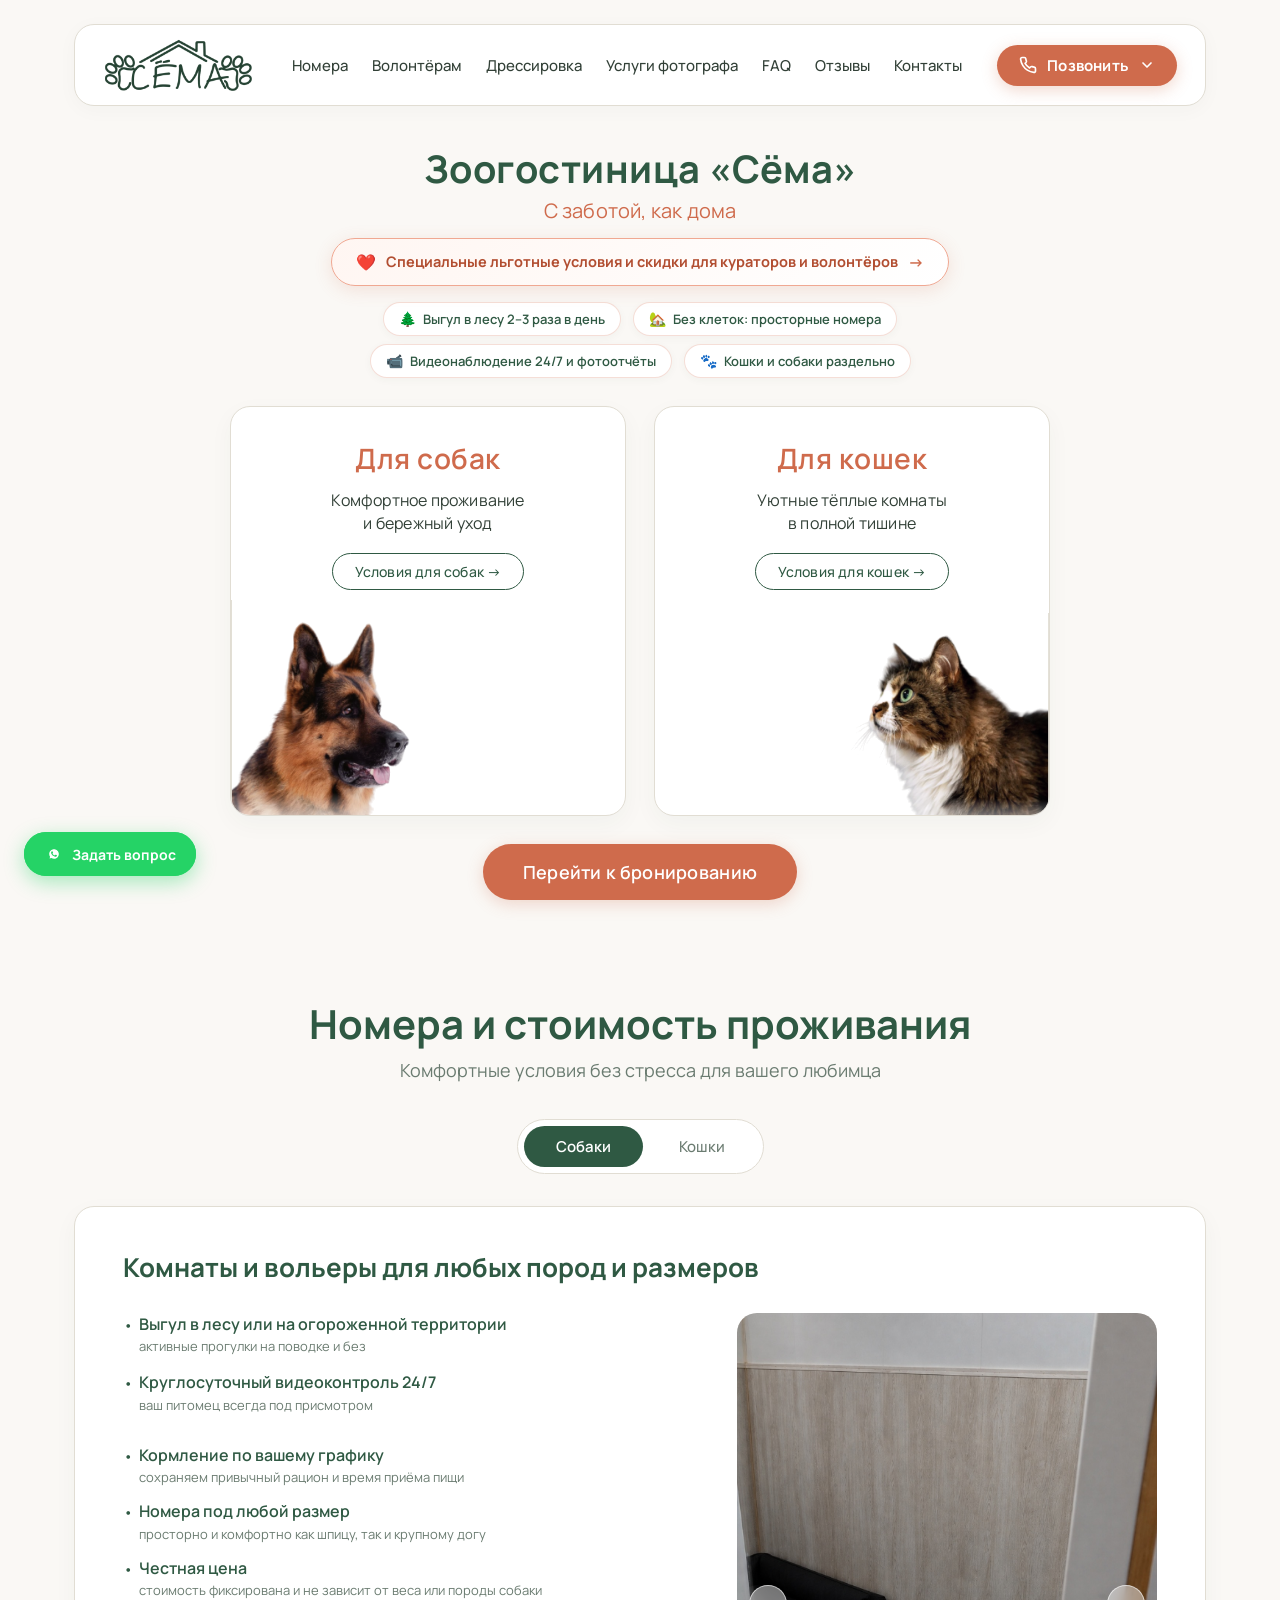
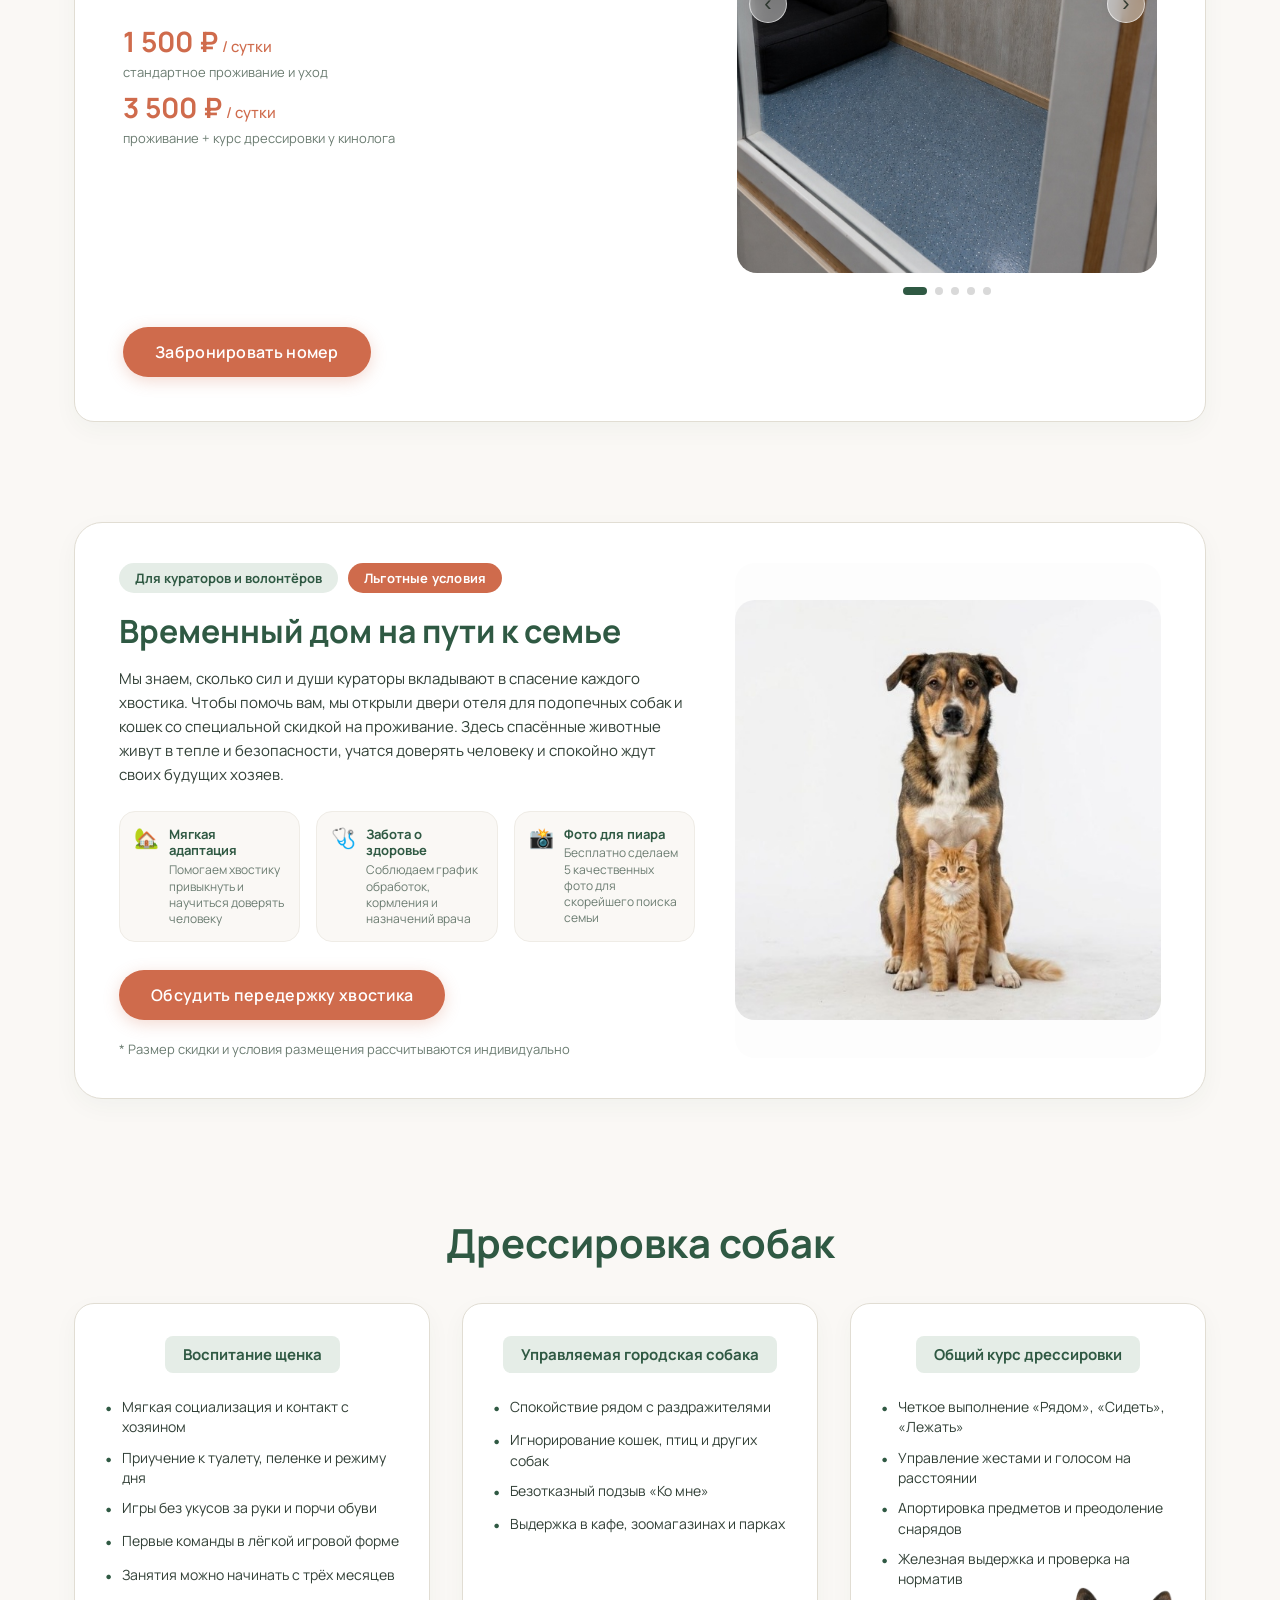
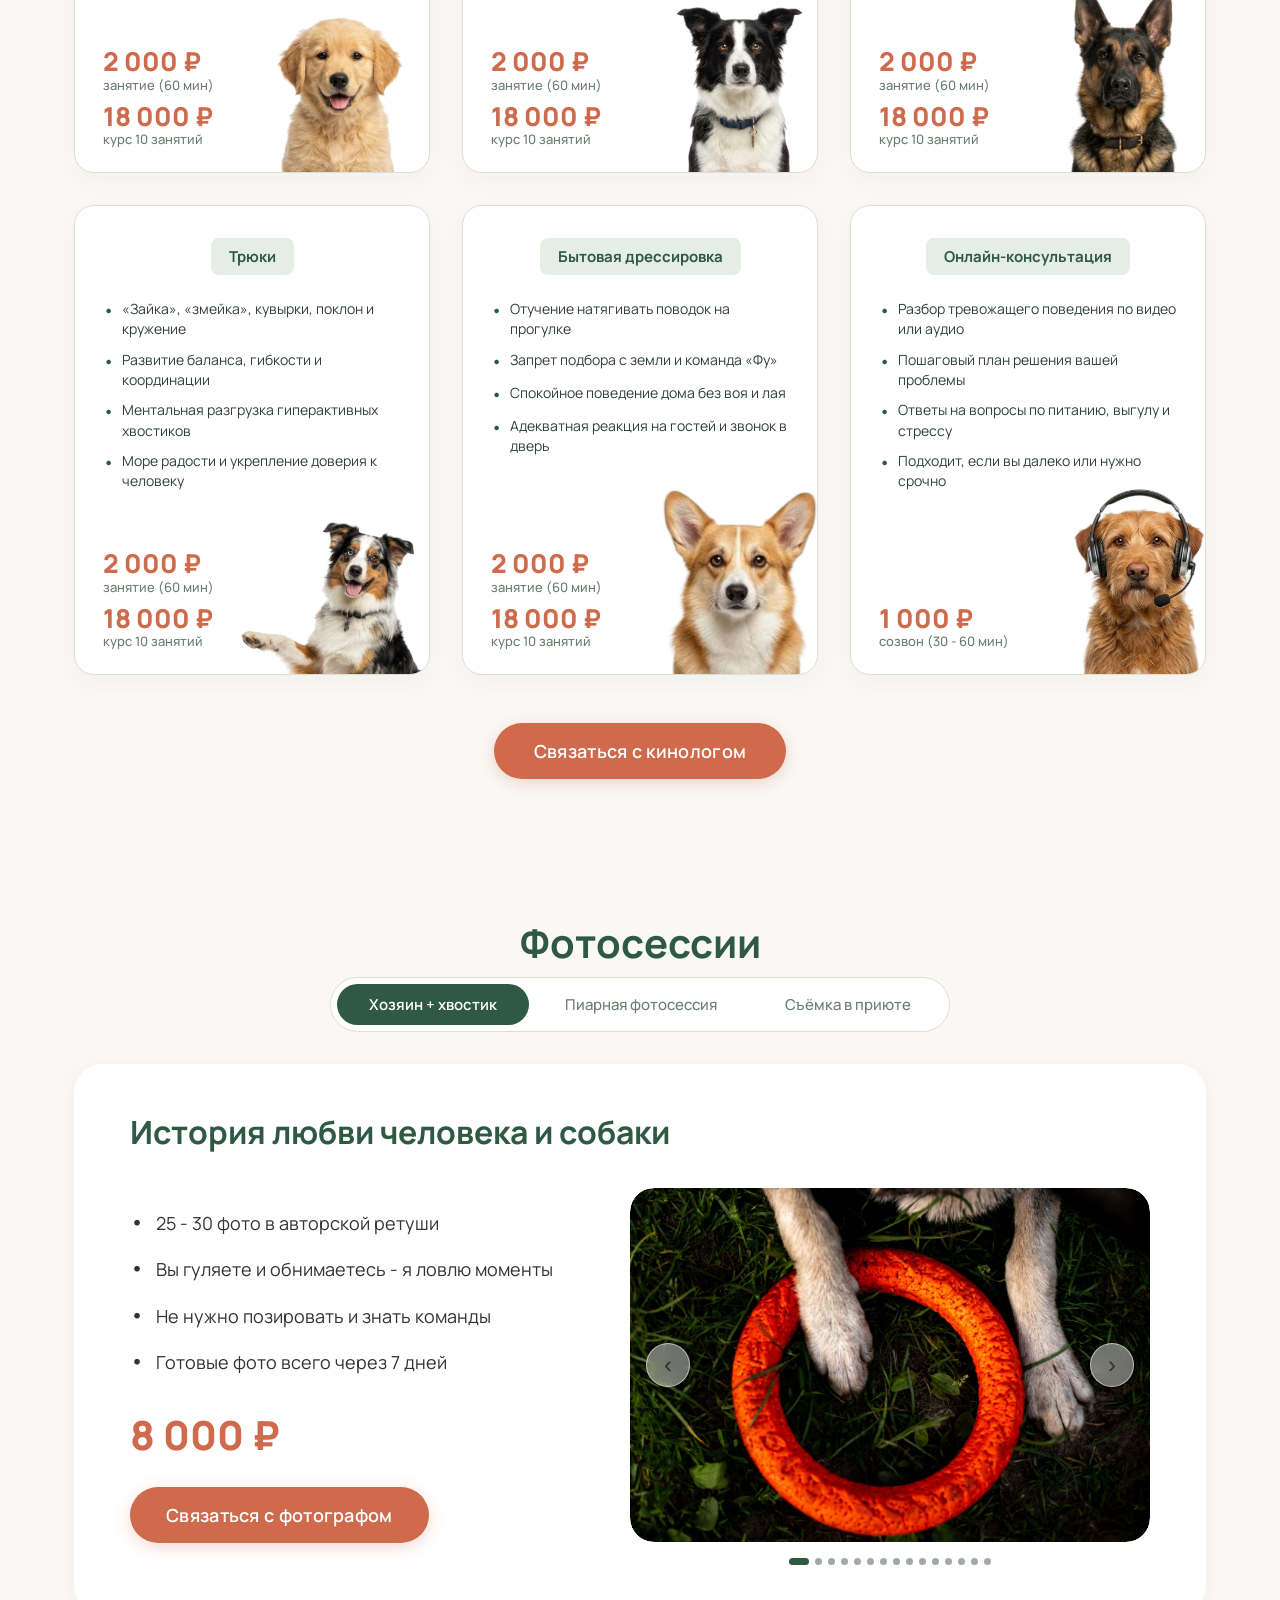
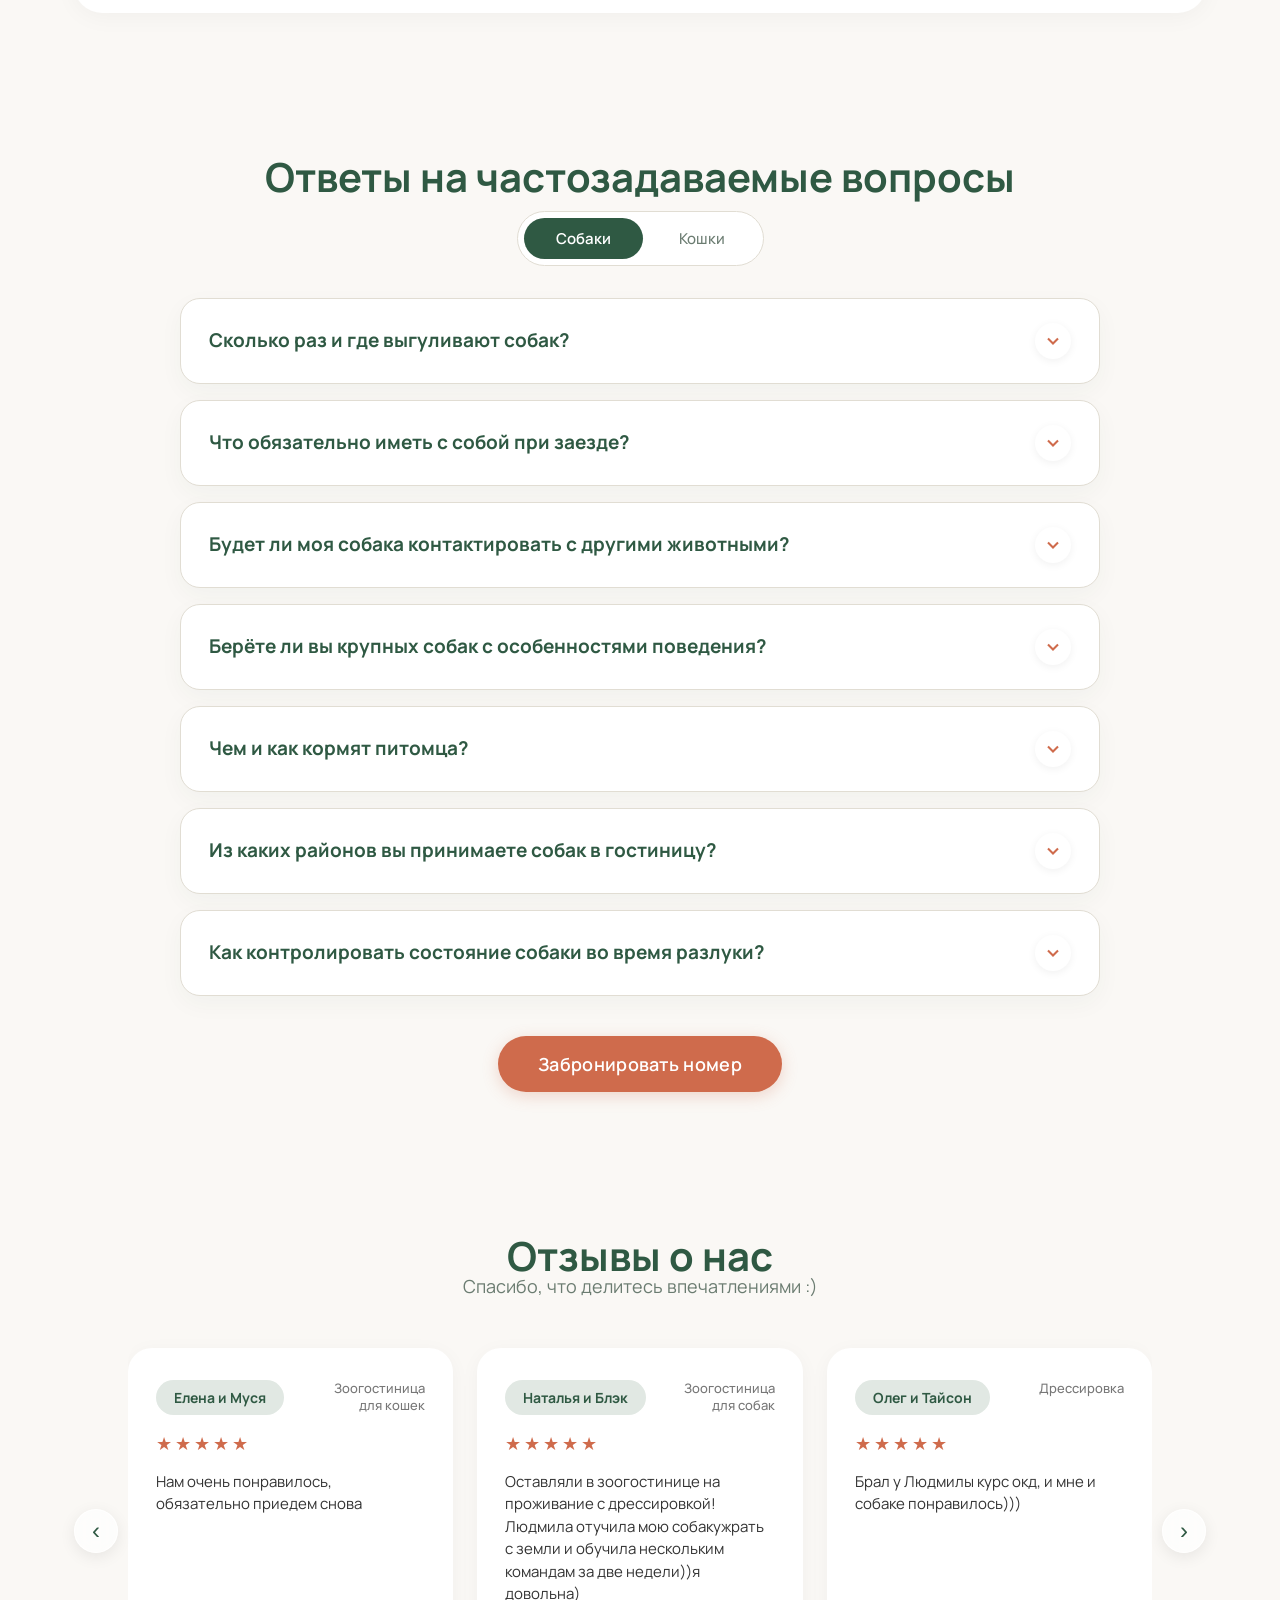
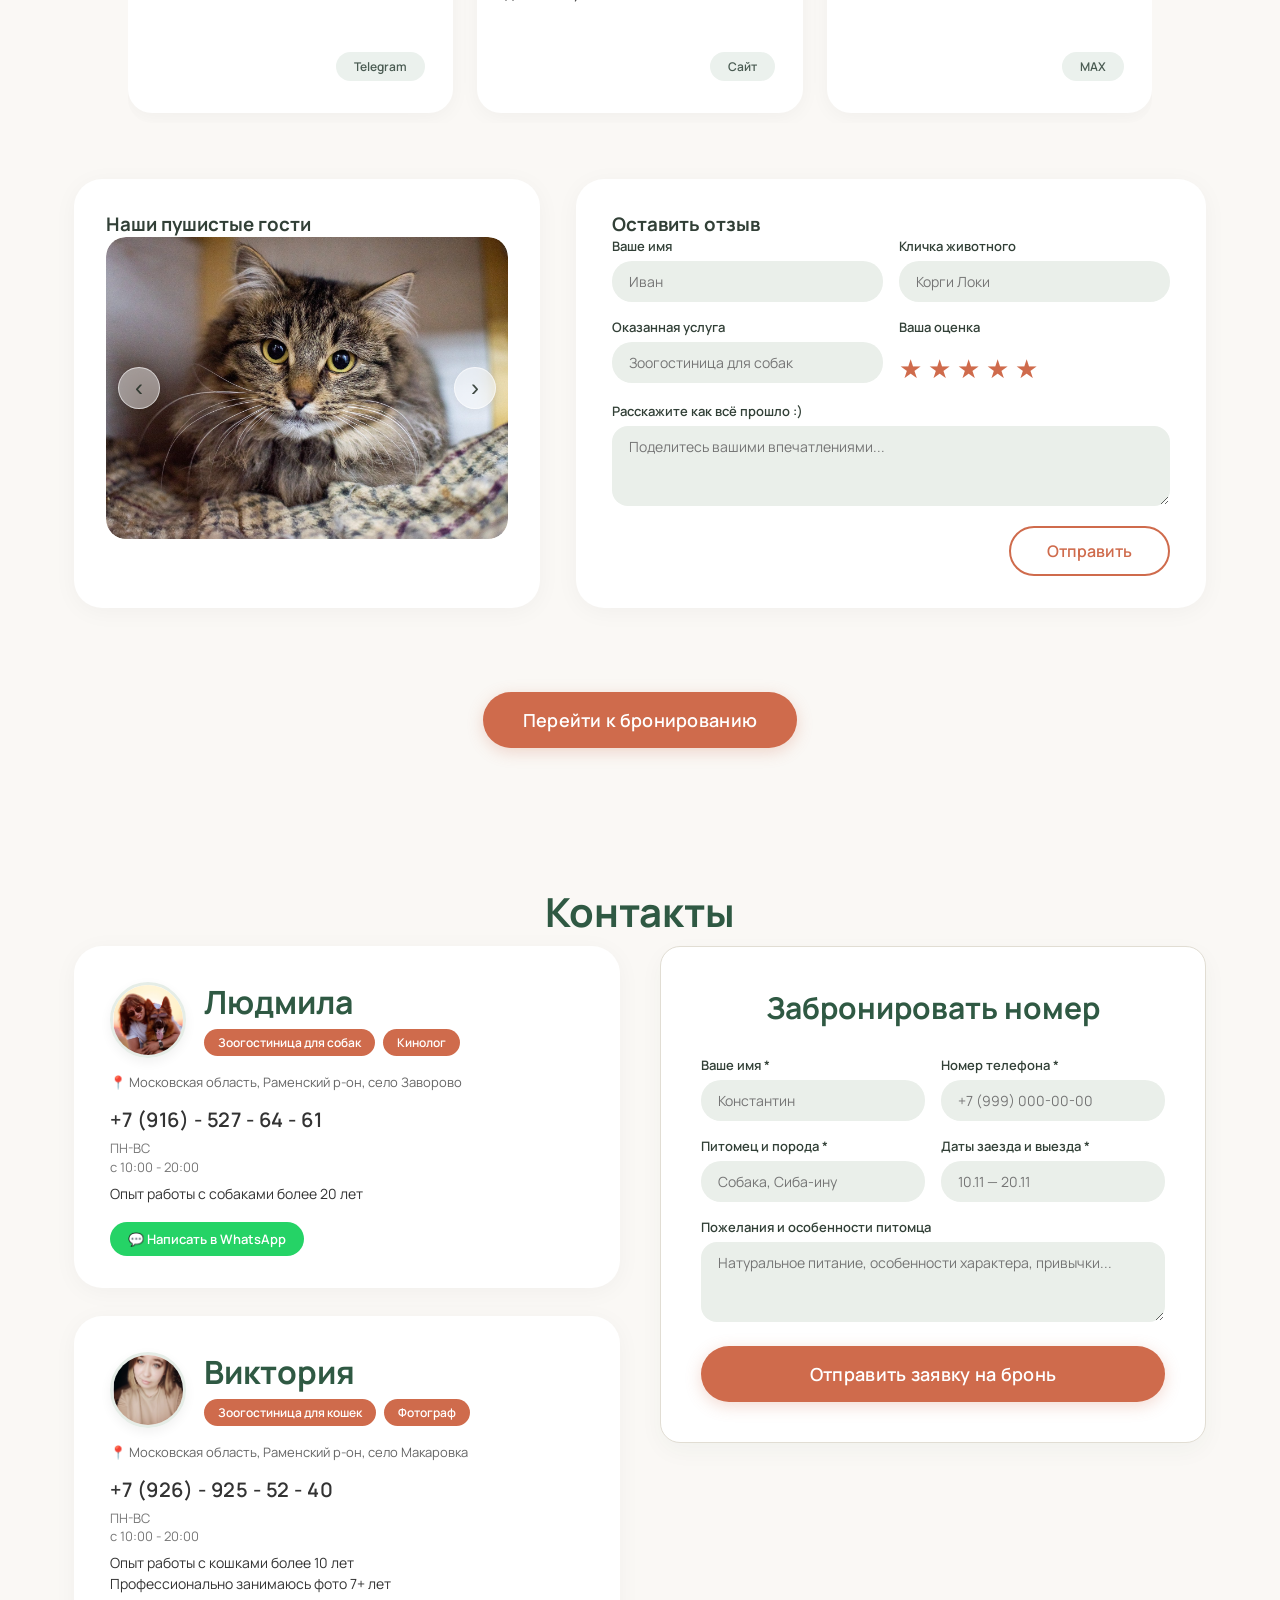
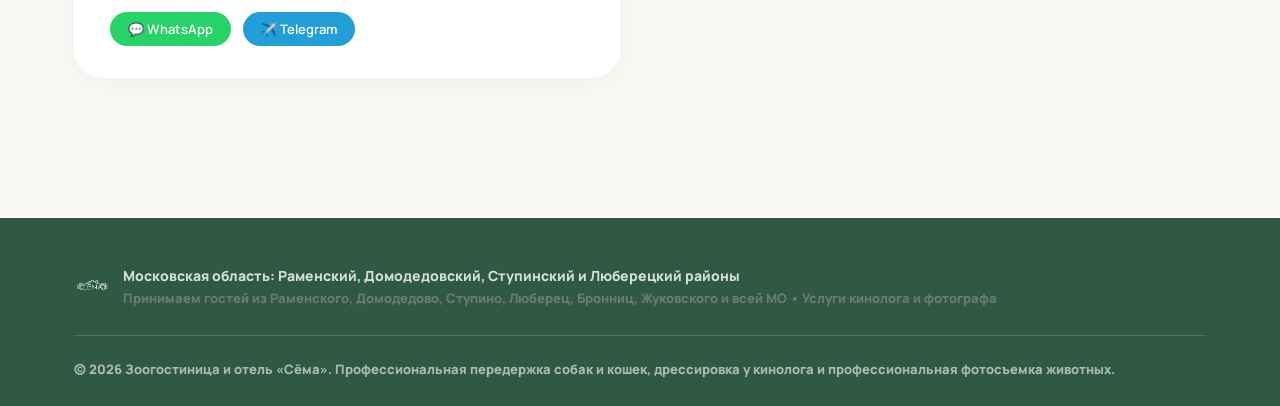
==== commit 62fcdcf5: "style(hero): redesign trust badges into clean 2x2 grid and refine hero cards text to avoid duplicati" ====
--- a/index.html
+++ b/index.html
@@ -263,8 +263,8 @@
           <!-- Карточка: Для собак -->
           <div class="hero-card" id="heroCardDog" data-room-tab="dogs" role="button" tabindex="0">
             <h2 class="hero-card-title">Для собак</h2>
-            <p class="hero-card-desc">Выгул в лесу,<br>индивидуальный подход</p>
-            <a href="#rooms" class="hero-card-btn" data-room-tab="dogs">Подробнее об условиях</a>
+            <p class="hero-card-desc">Комфортное проживание<br>и бережный уход</p>
+            <a href="#rooms" class="hero-card-btn" data-room-tab="dogs">Условия для собак →</a>
             <div class="hero-card-img-wrap dog-wrap">
               <img src="images/hero_dog_exact_mock.png" alt="Овчарка" class="hero-card-img">
             </div>
@@ -273,8 +273,8 @@
           <!-- Карточка: Для кошек -->
           <div class="hero-card" id="heroCardCat" data-room-tab="cats" role="button" tabindex="0">
             <h2 class="hero-card-title">Для кошек</h2>
-            <p class="hero-card-desc">Просторные номера<br>и никаких клеток</p>
-            <a href="#rooms" class="hero-card-btn" data-room-tab="cats">Подробнее об условиях</a>
+            <p class="hero-card-desc">Уютные тёплые комнаты<br>в полной тишине</p>
+            <a href="#rooms" class="hero-card-btn" data-room-tab="cats">Условия для кошек →</a>
             <div class="hero-card-img-wrap cat-wrap">
               <img src="images/hero_cat_exact_mock.png" alt="Кот" class="hero-card-img">
             </div>
--- a/styles.css
+++ b/styles.css
@@ -598,38 +598,61 @@
   justify-content: center;
 }
 
-/* Trust Features Row (Hero) */
+/* Trust Features Row (Hero) - гармоничный брендовый стиль */
 .hero-trust-badges {
   display: flex;
   flex-wrap: wrap;
   justify-content: center;
-  gap: 10px 18px;
-  margin: 18px auto 0;
-  max-width: 820px;
+  gap: 8px 12px;
+  margin: 16px auto 0;
+  max-width: 780px;
 }
 
 .trust-badge-item {
   display: inline-flex;
   align-items: center;
-  gap: 6px;
-  background: rgba(43, 76, 59, 0.06);
-  border: 1px solid rgba(43, 76, 59, 0.12);
-  padding: 6px 14px;
-  border-radius: 20px;
+  gap: 7px;
+  background: #FFFFFF;
+  border: 1px solid rgba(207, 107, 76, 0.22);
+  box-shadow: 0 2px 8px rgba(43, 76, 59, 0.04);
+  padding: 7px 15px;
+  border-radius: var(--radius-pill);
   font-family: 'Manrope', sans-serif;
   font-size: 13px;
   font-weight: 600;
   color: var(--color-forest);
-  transition: all 0.2s ease;
+  transition: all 0.25s ease;
 }
 
 .trust-badge-item:hover {
-  background: rgba(43, 76, 59, 0.12);
+  border-color: var(--color-terracotta);
+  box-shadow: 0 4px 14px rgba(207, 107, 76, 0.12);
   transform: translateY(-1px);
 }
 
 .trust-badge-icon {
   font-size: 14px;
+  line-height: 1;
+}
+
+@media (max-width: 600px) {
+  .hero-trust-badges {
+    display: grid;
+    grid-template-columns: 1fr 1fr;
+    gap: 8px;
+    padding: 0 8px;
+    margin-top: 14px;
+  }
+
+  .trust-badge-item {
+    justify-content: center;
+    padding: 8px 10px;
+    font-size: 11.5px;
+    text-align: center;
+    gap: 5px;
+    border-radius: 12px;
+    background: #FFFFFF;
+  }
 }
 
 /* Плавающая кнопка быстрого обращения (WhatsApp / Telegram) */
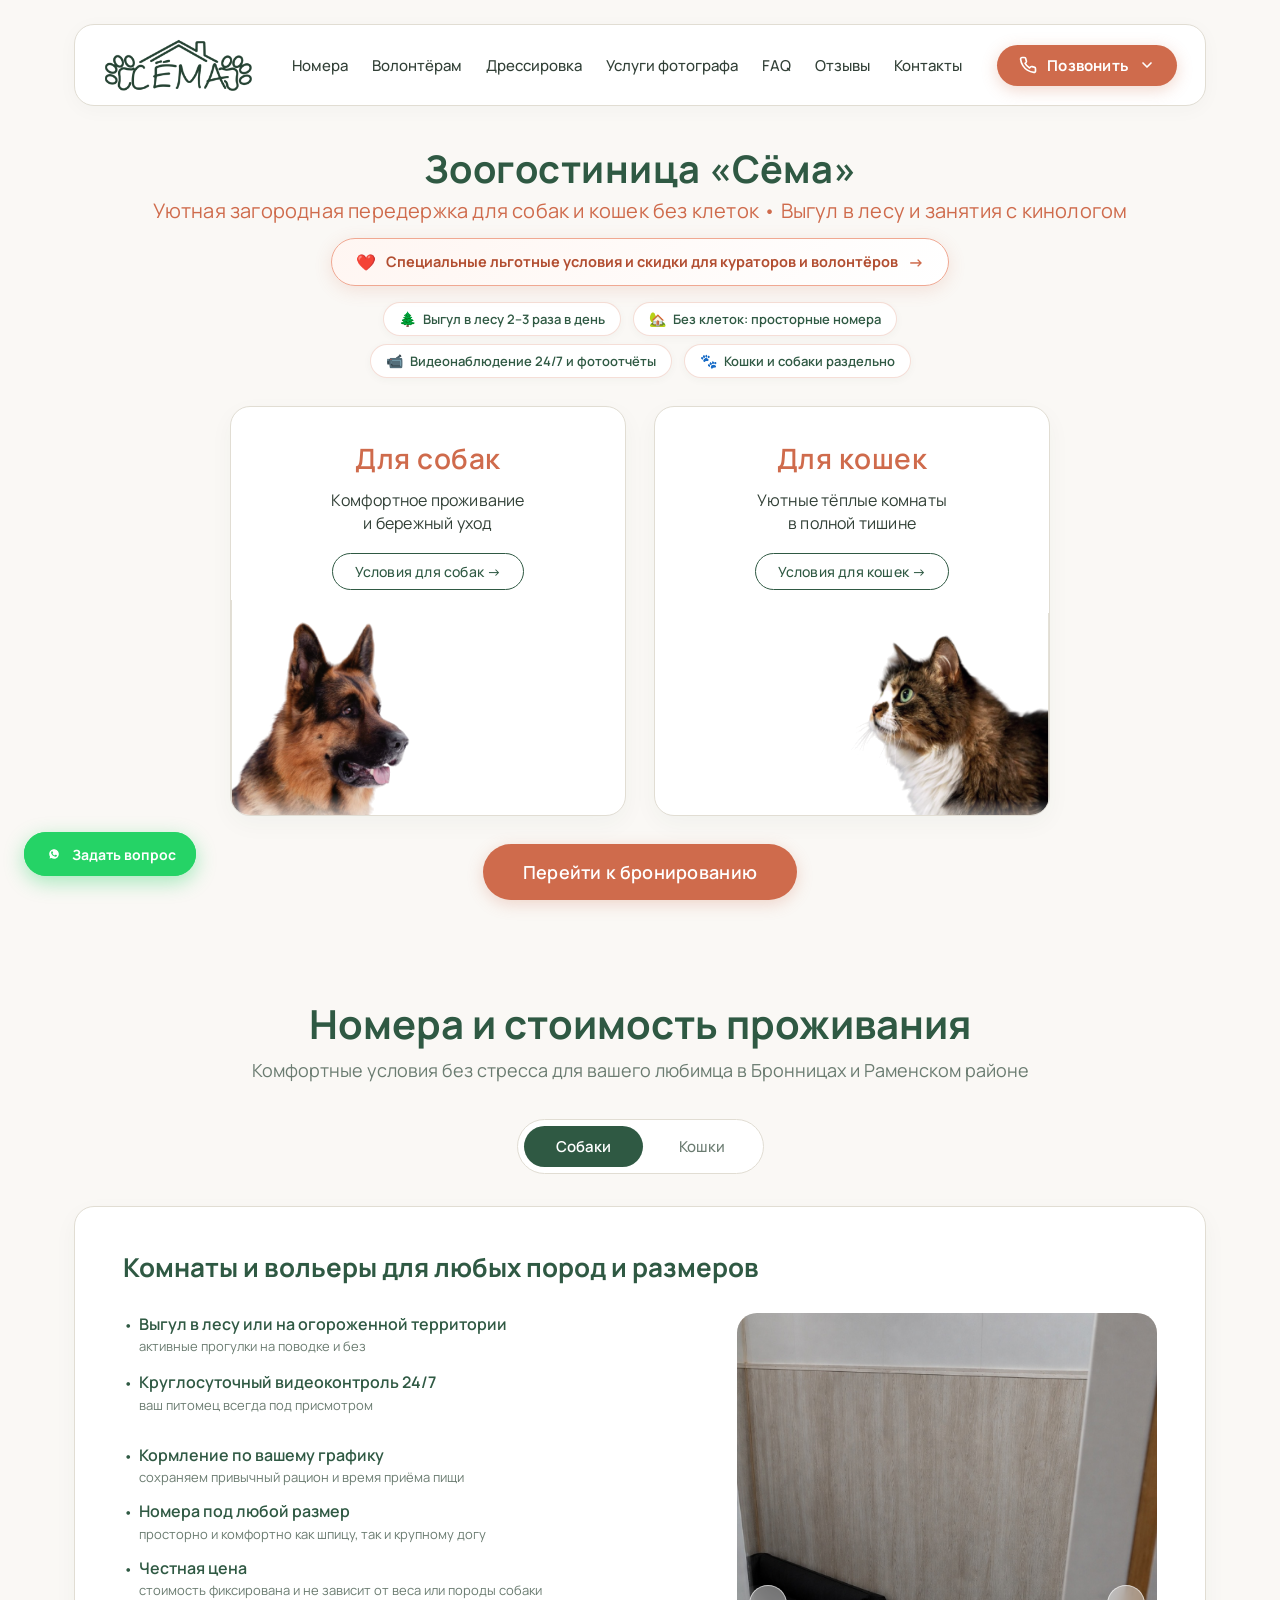
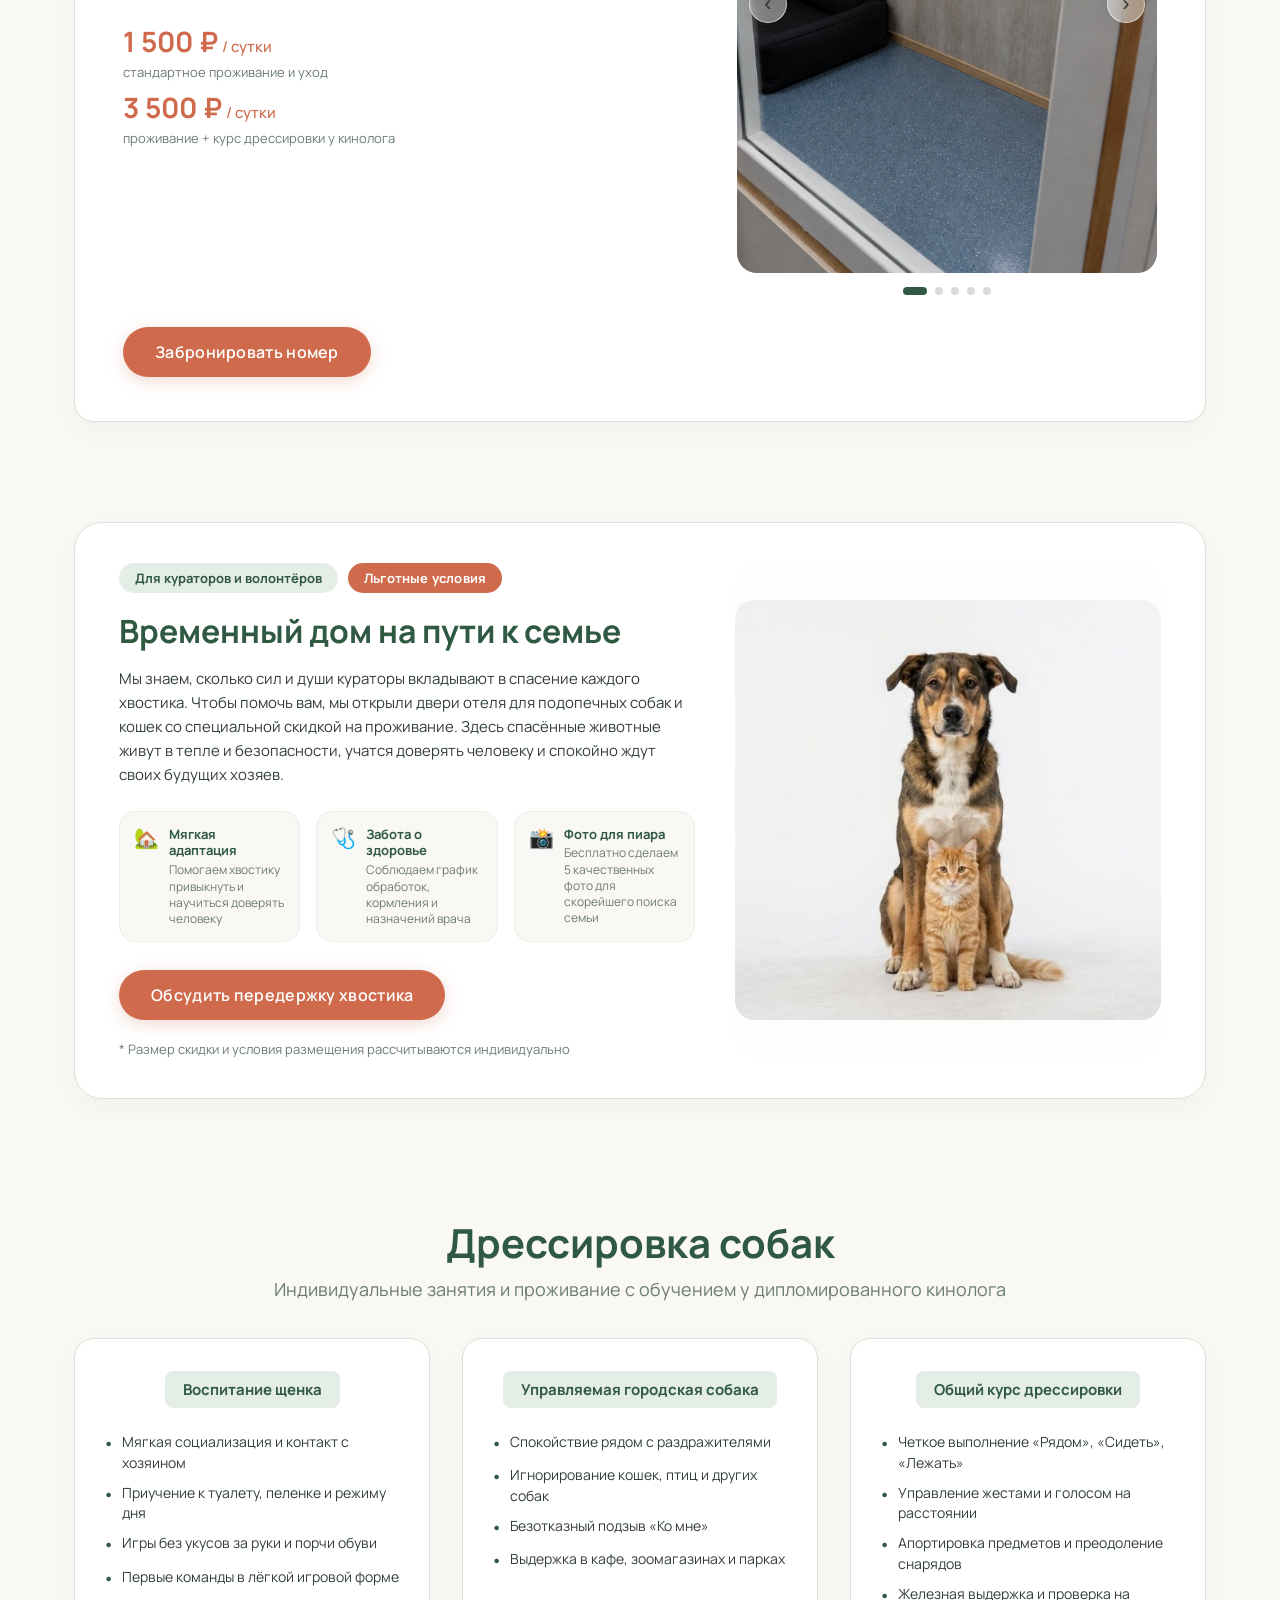
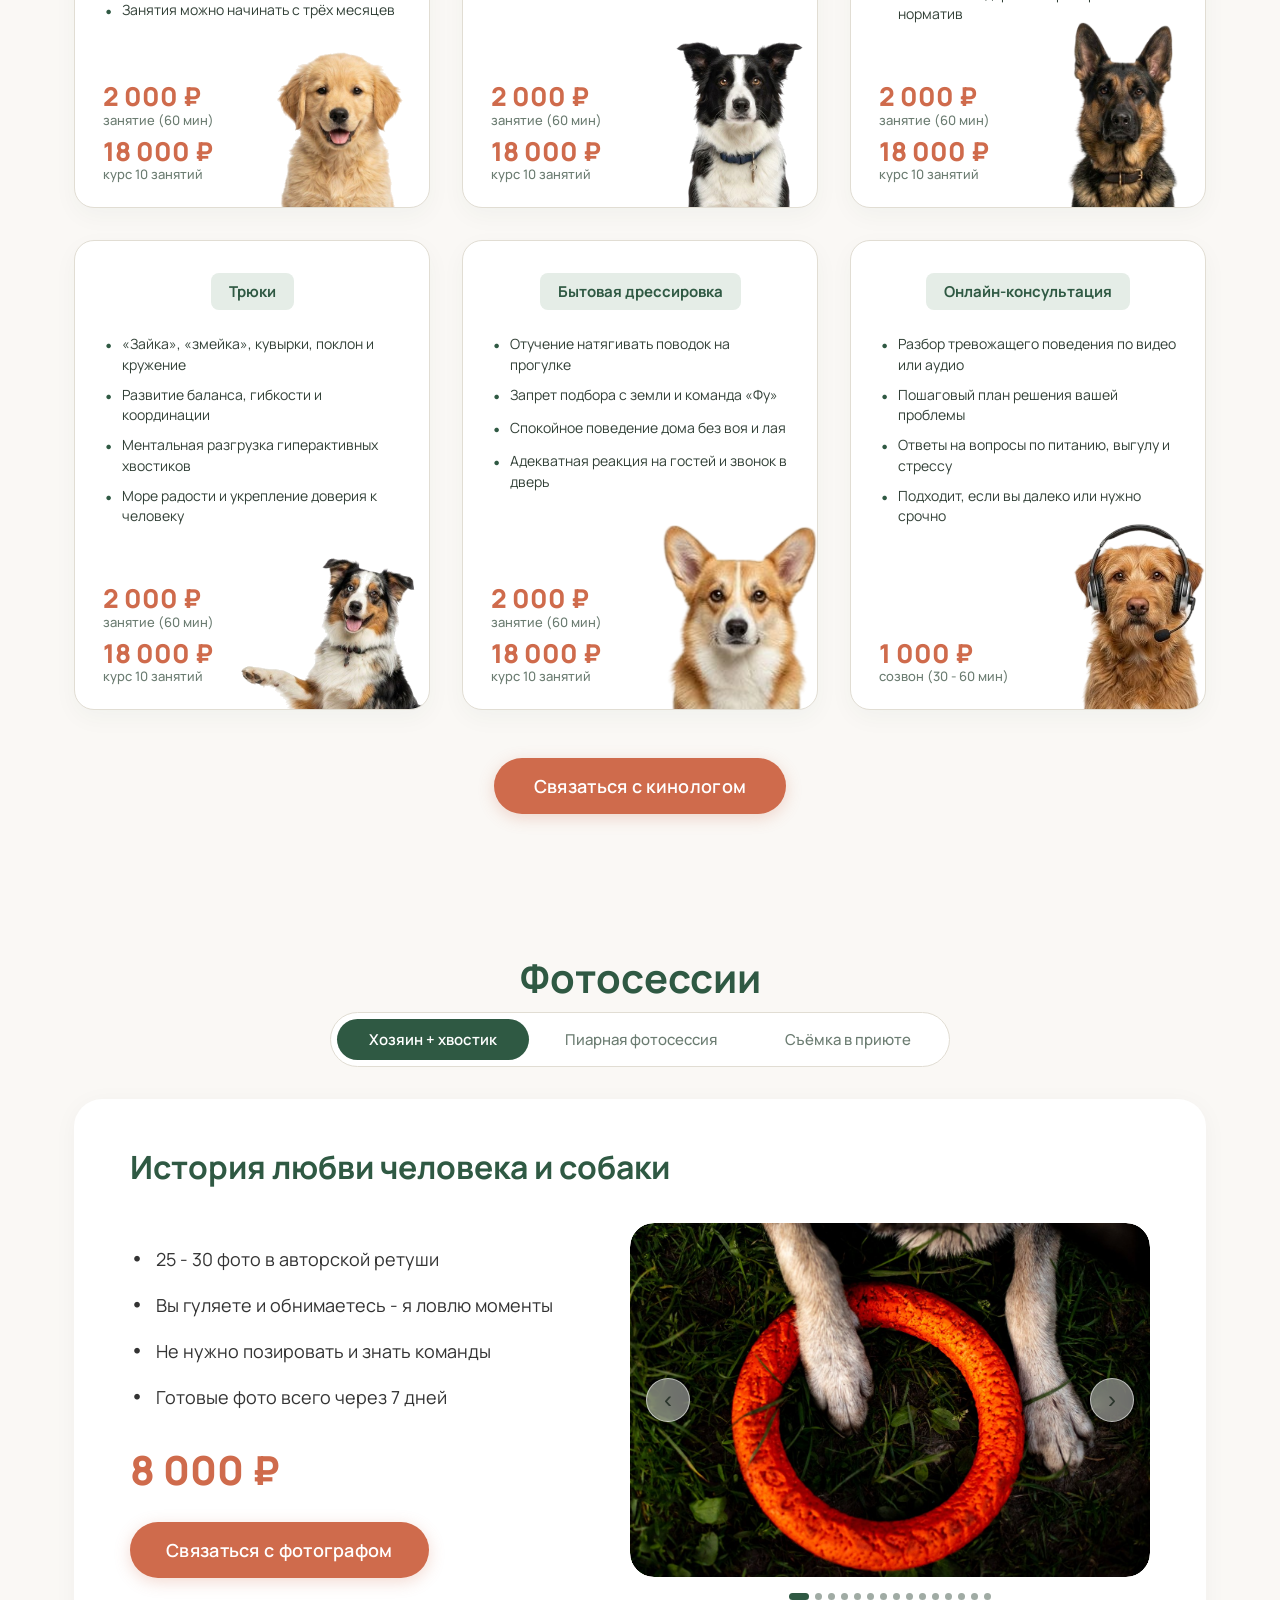
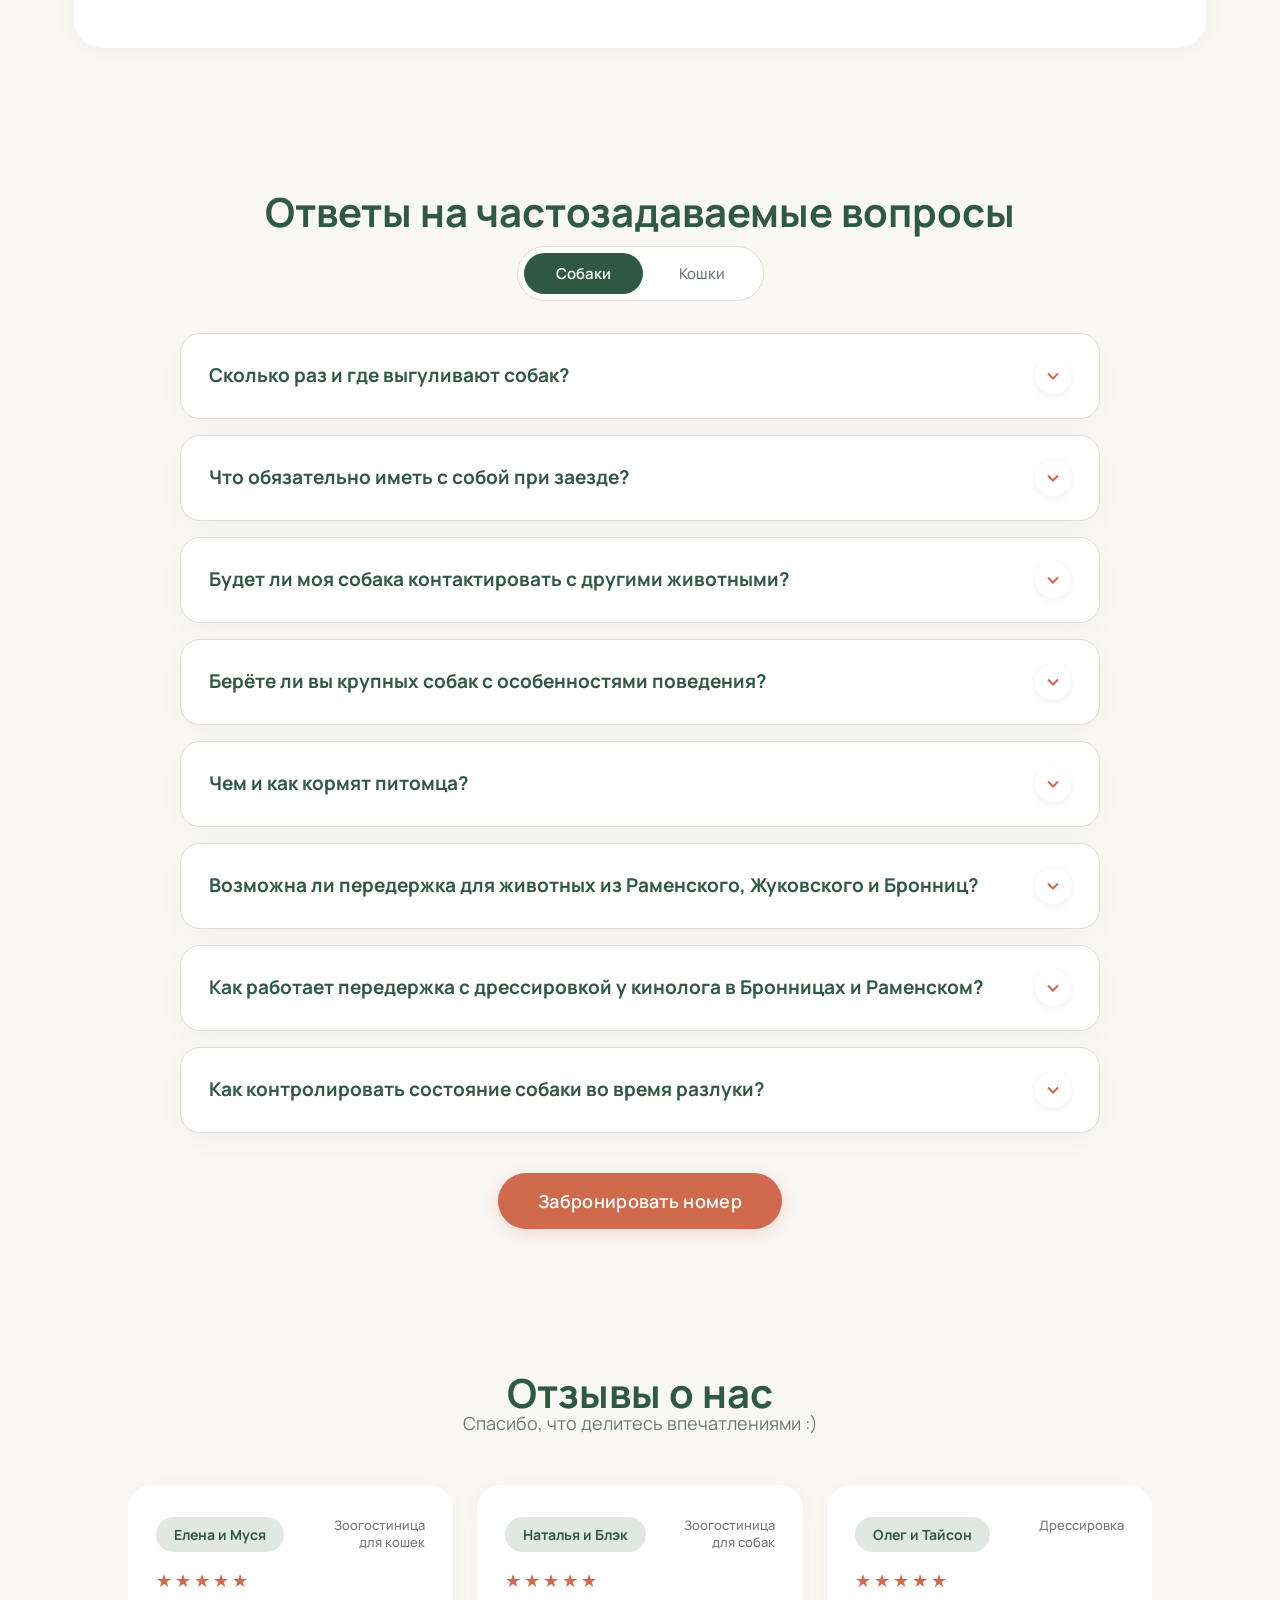
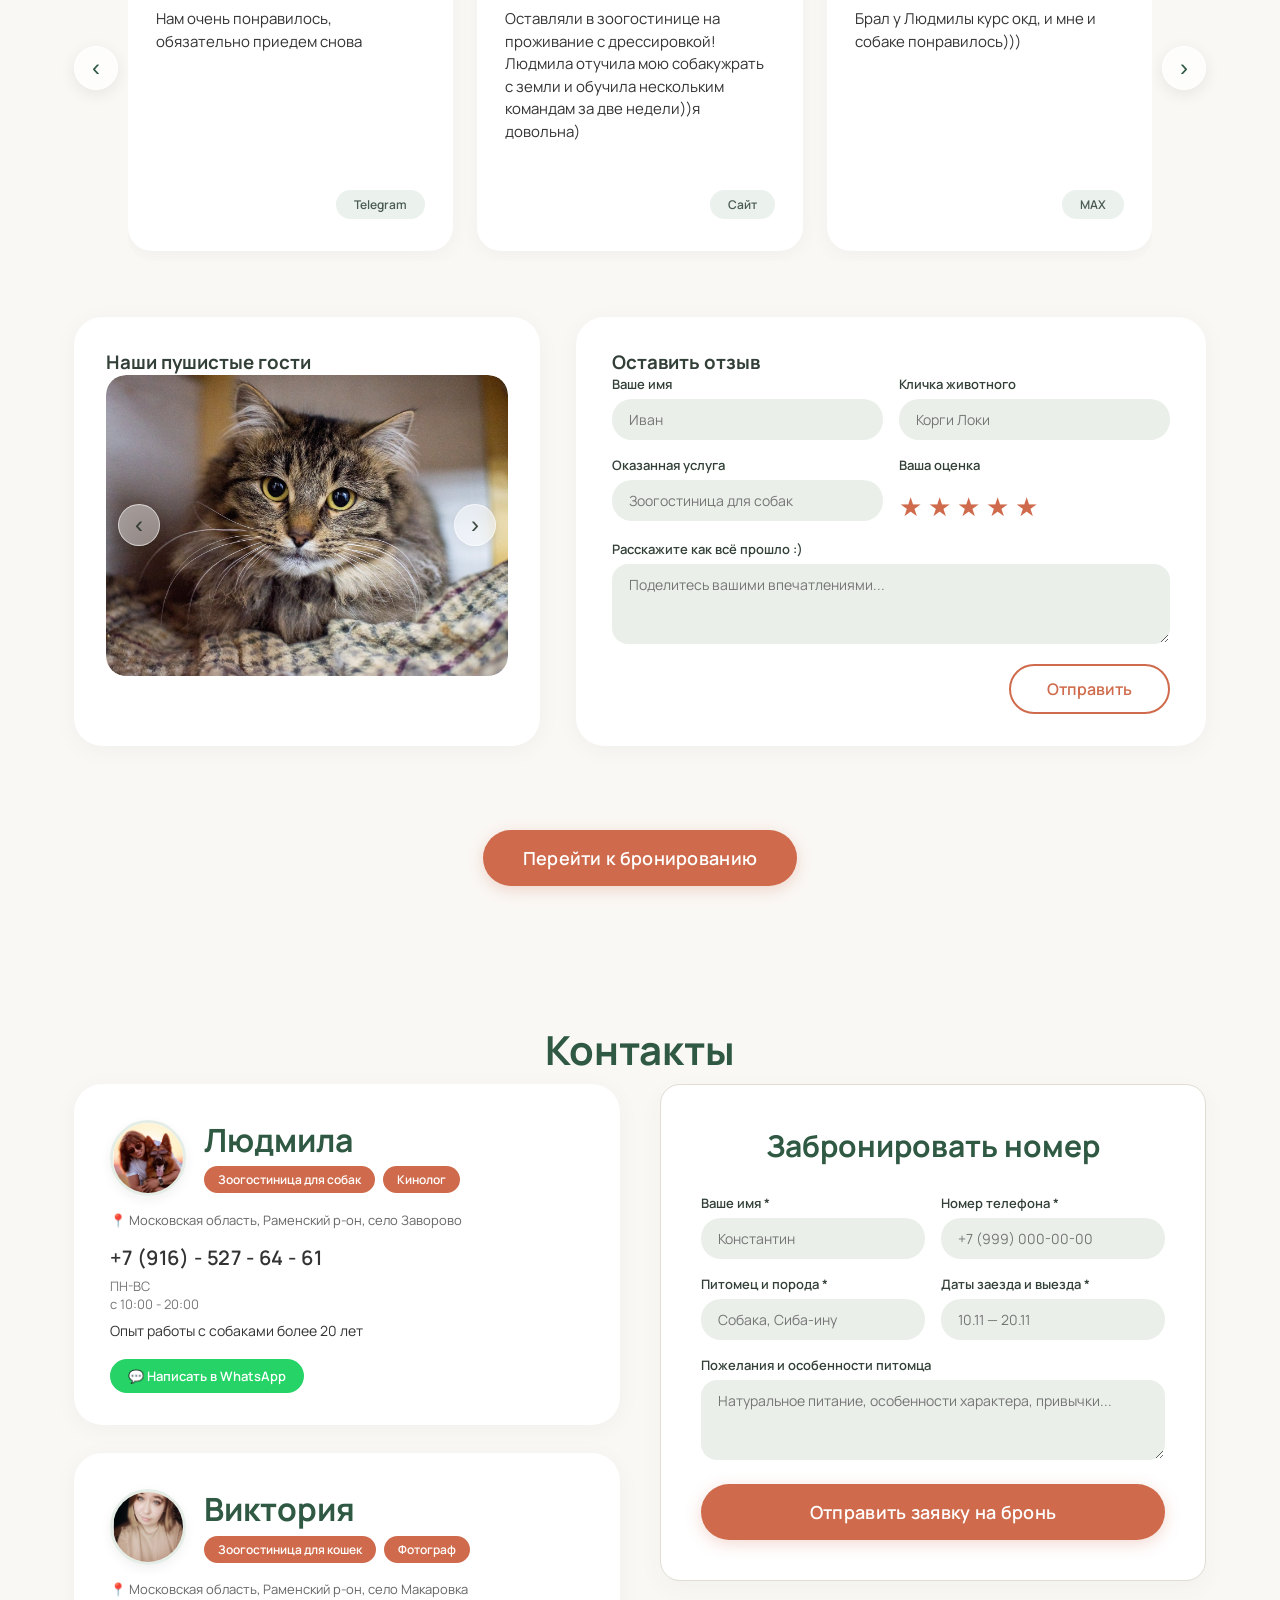
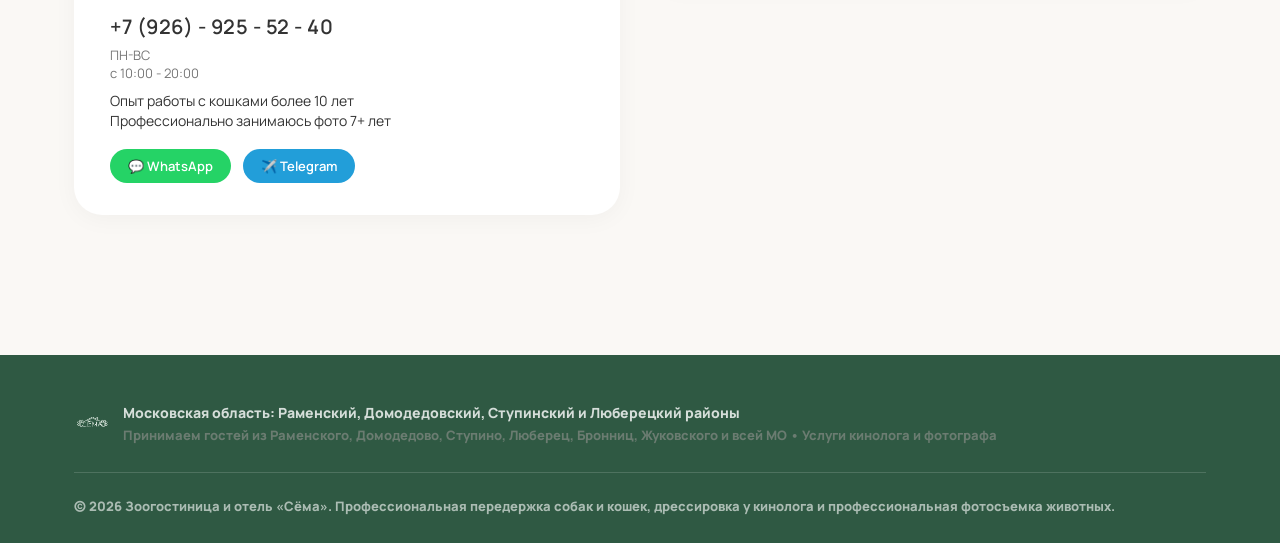
==== commit 54ad5079: "feat(seo): optimize meta tags, titles and schema markup for ramenskoe, zhukovskiy and bronnitsy" ====
--- a/index.html
+++ b/index.html
@@ -3,9 +3,9 @@
 <head>
   <meta charset="UTF-8">
   <meta name="viewport" content="width=device-width, initial-scale=1.0">
-  <title>Зоогостиница, передержка и отель для собак и кошек «Сёма» | Раменское, Домодедово, Ступино, Люберцы, Бронницы</title>
-  <meta name="description" content="Уютная зоогостиница, отель и передержка для собак и кошек «Сёма». Принимаем питомцев по всему Раменскому, Домодедовскому, Ступинскому и Люберецкому районам (Бронницы, Жуковский). Дрессировка собак у дипломированного кинолога, профессиональные фотосессии, выгул в лесу, видеонаблюдение 24/7.">
-  <meta name="keywords" content="зоогостиница раменское, зоогостиница домодедово, зоогостиница ступино, зоогостиница люберцы, передержка собак раменское, передержка собак домодедово, передержка собак ступино, передержка собак люберцы, гостиница для кошек раменское, гостиница для кошек домодедово, гостиница для кошек ступино, гостиница для кошек люберцы, отель для собак раменский район, отель для кошек домодедово, отель для животных ступино, передержка собак бронницы, зоогостиница жуковский, кинолог раменское, кинолог домодедово, кинолог ступино, кинолог люберцы, дрессировка собак раменский район, дрессировка собак домодедово, фотограф животных раменское, фотосессия с собакой домодедово">
+  <title>Зоогостиница и передержка в Бронницах, Раменском и Жуковском | Отель для собак и кошек «Сёма», дрессировка</title>
+  <meta name="description" content="Зоогостиница и передержка для собак и кошек «Сёма» в Бронницах, Раменском и Жуковском (также Домодедово, Ступино, Люберцы). Отель для животных без клеток, передержка с дрессировкой у дипломированного кинолога, выгул в лесу 2–3 раза в день, круглосуточное видеонаблюдение 24/7.">
+  <meta name="keywords" content="зоогостиница бронницы, передержка бронницы, передержка собак бронницы, гостиница для кошек бронницы, отель для животных бронницы, передержка кошек бронницы, зоогостиница раменское, передержка для животных раменское, передержка собак раменский район, гостиница для кошек раменское, отель для собак раменское, зоогостиница жуковский, передержка жуковский, зоогостиница для кошек, зоогостиница для собак, передержка для кошек, передержка для собак, дрессировка собак, передержка с дрессировкой бронницы, передержка с дрессировкой раменское, кинолог бронницы, дрессировка собак бронницы, кинолог раменское, зоогостиница домодедово, зоогостиница ступино, зоогостиница люберцы">
   <meta name="robots" content="index, follow">
   <link rel="canonical" href="https://semahotel.ru/">
   <meta name="yandex-verification" content="454bcee51db68f8e" />
@@ -18,8 +18,8 @@
   <!-- Open Graph (для красивого превью в Telegram, WhatsApp, ВКонтакте, Авито) -->
   <meta property="og:type" content="website">
   <meta property="og:url" content="https://semahotel.ru/">
-  <meta property="og:title" content="Зоогостиница, отель и передержка «Сёма» | Раменское, Домодедово, Ступино, Люберцы">
-  <meta property="og:description" content="Комфортная передержка для собак и кошек без клеток, отель для животных, услуги кинолога и фотографа. Раменский, Домодедовский, Ступинский и Люберецкий районы.">
+  <meta property="og:title" content="Зоогостиница и передержка «Сёма» | Бронницы, Раменское, Жуковский">
+  <meta property="og:description" content="Уютная передержка и зоогостиница для собак и кошек в Бронницах, Раменском и Жуковском без клеток. Выгул в лесу, видеонаблюдение 24/7, дрессировка собак у кинолога.">
   <meta property="og:image" content="https://semahotel.ru/images/logo_clean_full.png">
   <meta property="og:locale" content="ru_RU">
 
@@ -30,20 +30,20 @@
     "@graph": [
       {
         "@type": "LocalBusiness",
-        "name": "Зоогостиница, отель и передержка для кошек и собак «Сёма»",
+        "name": "Зоогостиница, отель и передержка для кошек и собак «Сёма» (Бронницы, Раменское, Жуковский)",
         "image": "https://semahotel.ru/images/logo_clean_full.png",
         "url": "https://semahotel.ru/",
         "telephone": ["+79165276461", "+79269255240"],
         "priceRange": "$$",
-        "description": "Уютная зоогостиница, отель и передержка для кошек и собак, дрессировка у кинолога и профессиональная фотосъемка в Раменском, Домодедовском, Ступинском и Люберецком районах (Бронницы, Жуковский, Заворово, Макаровка).",
+        "description": "Профессиональная зоогостиница и передержка для собак и кошек без клеток, передержка с дрессировкой у кинолога, воспитание собак и фотосъемка в Бронницах, Раменском, Жуковском, Домодедово и окрестностях.",
         "areaServed": [
+          "городской округ Бронницы",
+          "городской округ Раменское",
           "Раменский район",
-          "городской округ Раменское",
+          "городской округ Жуковский",
           "городской округ Домодедово",
           "городской округ Ступино",
           "городской округ Люберцы",
-          "городской округ Бронницы",
-          "городской округ Жуковский",
           "Московская область"
         ],
         "address": [
@@ -51,7 +51,7 @@
             "@type": "PostalAddress",
             "addressCountry": "RU",
             "addressRegion": "Московская область",
-            "addressLocality": "Раменский район"
+            "addressLocality": "Бронницы / Раменский район"
           }
         ],
         "openingHoursSpecification": [
@@ -70,15 +70,15 @@
         "mainEntity": [
           {
             "@type": "Question",
-            "name": "Из каких районов вы принимаете собак и кошек в зоогостиницу?",
+            "name": "Возможна ли передержка для животных и зоогостиница из Раменского, Жуковского и Бронниц?",
             "acceptedAnswer": {
               "@type": "Answer",
-              "text": "Мы с радостью принимаем питомцев со всей Московской области: Раменский район, Домодедово, Ступино, Люберцы, Бронницы, Жуковский и окрестности."
+              "text": "Мы с радостью принимаем питомцев со всей Московской области: Раменское, Жуковский, Бронницы, Домодедово, Ступино, Люберцы и окрестности. Предоставляем просторные номера без клеток и услугу бережного зоотакси."
             }
           },
           {
             "@type": "Question",
-            "name": "Чем зоогостиница «Сёма» отличается от обычной домашней передержки?",
+            "name": "Чем зоогостиница «Сёма» отличается от обычной домашней передержки животных?",
             "acceptedAnswer": {
               "@type": "Answer",
               "text": "Никаких клеток и тесных боксов! Просторные отапливаемые номера, видеонаблюдение 24/7, собственный выгул в лесу 2–3 раза в день, ежедневная дезинфекция и кварцевание, контроль ветеринарного графика и дипломированный кинолог на территории."
@@ -94,10 +94,10 @@
           },
           {
             "@type": "Question",
-            "name": "Можно ли совместить передержку с дрессировкой у кинолога?",
+            "name": "Как работает передержка собак с дрессировкой у кинолога в Бронницах и Раменском?",
             "acceptedAnswer": {
               "@type": "Answer",
-              "text": "Да! Доступна услуга «Проживание с дрессировкой»: собака живёт в отеле и ежедневно занимается с кинологом по курсу послушания, УГС или коррекции поведения."
+              "text": "Доступна услуга «Передержка с дрессировкой»: собака живёт в зоогостинице и ежедневно индивидуально занимается с кинологом по курсу послушания, УГС, ОКД или коррекции поведения (3 500 ₽ / сутки)."
             }
           },
           {
@@ -125,10 +125,10 @@
   <link rel="preconnect" href="https://fonts.googleapis.com">
   <link rel="preconnect" href="https://fonts.gstatic.com" crossorigin>
   <link href="https://fonts.googleapis.com/css2?family=Manrope:wght@400;500;600;700;800&display=swap" rel="stylesheet">
-  <link rel="icon" type="image/x-icon" href="favicon.ico">
-  <link rel="icon" type="image/png" sizes="32x32" href="favicon-32x32.png">
-  <link rel="icon" type="image/png" sizes="16x16" href="favicon-16x16.png">
-  <link rel="apple-touch-icon" sizes="180x180" href="apple-touch-icon.png">
+  <link rel="icon" type="image/x-icon" href="favicon.ico?v=20261010_sema">
+  <link rel="icon" type="image/png" sizes="32x32" href="favicon-32x32.png?v=20261010_sema">
+  <link rel="icon" type="image/png" sizes="16x16" href="favicon-16x16.png?v=20261010_sema">
+  <link rel="apple-touch-icon" sizes="180x180" href="apple-touch-icon.png?v=20261010_sema">
   <link rel="stylesheet" href="styles.css?v=20261009_09">
 </head>
 <body>
@@ -228,7 +228,7 @@
         <!-- Заголовок и подзаголовок -->
         <div class="hero-header">
           <h1 class="hero-title">Зоогостиница «Сёма»</h1>
-          <p class="hero-subtitle">С заботой, как дома</p>
+          <p class="hero-subtitle">Уютная загородная передержка для собак и кошек без клеток • Выгул в лесу и занятия с кинологом</p>
           <div class="hero-volunteer-wrapper">
             <a href="#volunteer" class="hero-volunteer-teaser" aria-label="Специальные условия для волонтёров">
               <span class="h-vol-heart">❤️</span>
@@ -292,7 +292,7 @@
       <div class="container">
         <div class="section-header">
           <h2 class="section-title">Номера и стоимость проживания</h2>
-          <p class="section-subtitle">Комфортные условия без стресса для вашего любимца</p>
+          <p class="section-subtitle">Комфортные условия без стресса для вашего любимца в Бронницах и Раменском районе</p>
         </div>
 
         <!-- Переключатель -->
@@ -397,7 +397,7 @@
 
           <!-- === КОШКИ === -->
           <div class="rooms-content" id="tab-cats">
-            <h3 class="rooms-card-title">Свобода в движении в просторных комнатах</h3>
+            <h3 class="rooms-card-title">Свобода движения в просторных комнатах</h3>
             <div class="rooms-split">
               <!-- Левая колонка: текст -->
               <div class="rooms-info">
@@ -538,6 +538,7 @@
       <div class="container">
         <div class="section-header">
           <h2 class="section-title">Дрессировка собак</h2>
+          <p class="section-subtitle">Индивидуальные занятия и проживание с обучением у дипломированного кинолога</p>
         </div>
 
         <div class="training-grid">
@@ -1112,13 +1113,25 @@
 
             <div class="faq-accordion-item">
               <button class="faq-question-btn" type="button" aria-expanded="false">
-                <span class="faq-q-text">Из каких районов вы принимаете собак в гостиницу?</span>
+                <span class="faq-q-text">Возможна ли передержка для животных из Раменского, Жуковского и Бронниц?</span>
                 <span class="faq-icon">
                   <svg width="20" height="20" viewBox="0 0 24 24" fill="none" stroke="currentColor" stroke-width="2.5"><polyline points="6 9 12 15 18 9"></polyline></svg>
                 </span>
               </button>
               <div class="faq-answer-collapse">
-                <p class="faq-a-text">Мы принимаем хвостиков со всей Московской области: Раменский район, Домодедово, Ступино, Люберцы, Бронницы, Жуковский и соседние города. Привезти собаку можно в любой удобный день по предварительному согласованию времени заезда.</p>
+                <p class="faq-a-text">Да, мы принимаем питомцев со всего Раменского района, городов Бронницы и Жуковский, а также Домодедово и Люберец. Для собак и кошек созданы идеальные условия без клеток, а также доступна услуга бережного зоотакси.</p>
+              </div>
+            </div>
+
+            <div class="faq-accordion-item">
+              <button class="faq-question-btn" type="button" aria-expanded="false">
+                <span class="faq-q-text">Как работает передержка с дрессировкой у кинолога в Бронницах и Раменском?</span>
+                <span class="faq-icon">
+                  <svg width="20" height="20" viewBox="0 0 24 24" fill="none" stroke="currentColor" stroke-width="2.5"><polyline points="6 9 12 15 18 9"></polyline></svg>
+                </span>
+              </button>
+              <div class="faq-answer-collapse">
+                <p class="faq-a-text">Программа «Передержка с дрессировкой» включает постоянное проживание собаки в зоогостинице с ежедневными индивидуальными тренировками под руководством дипломированного кинолога Людмилы (бытовая послушка, УГС, ОКД, коррекция нежелательного поведения). Стоимость — 3 500 ₽ в сутки всё включено.</p>
               </div>
             </div>
 
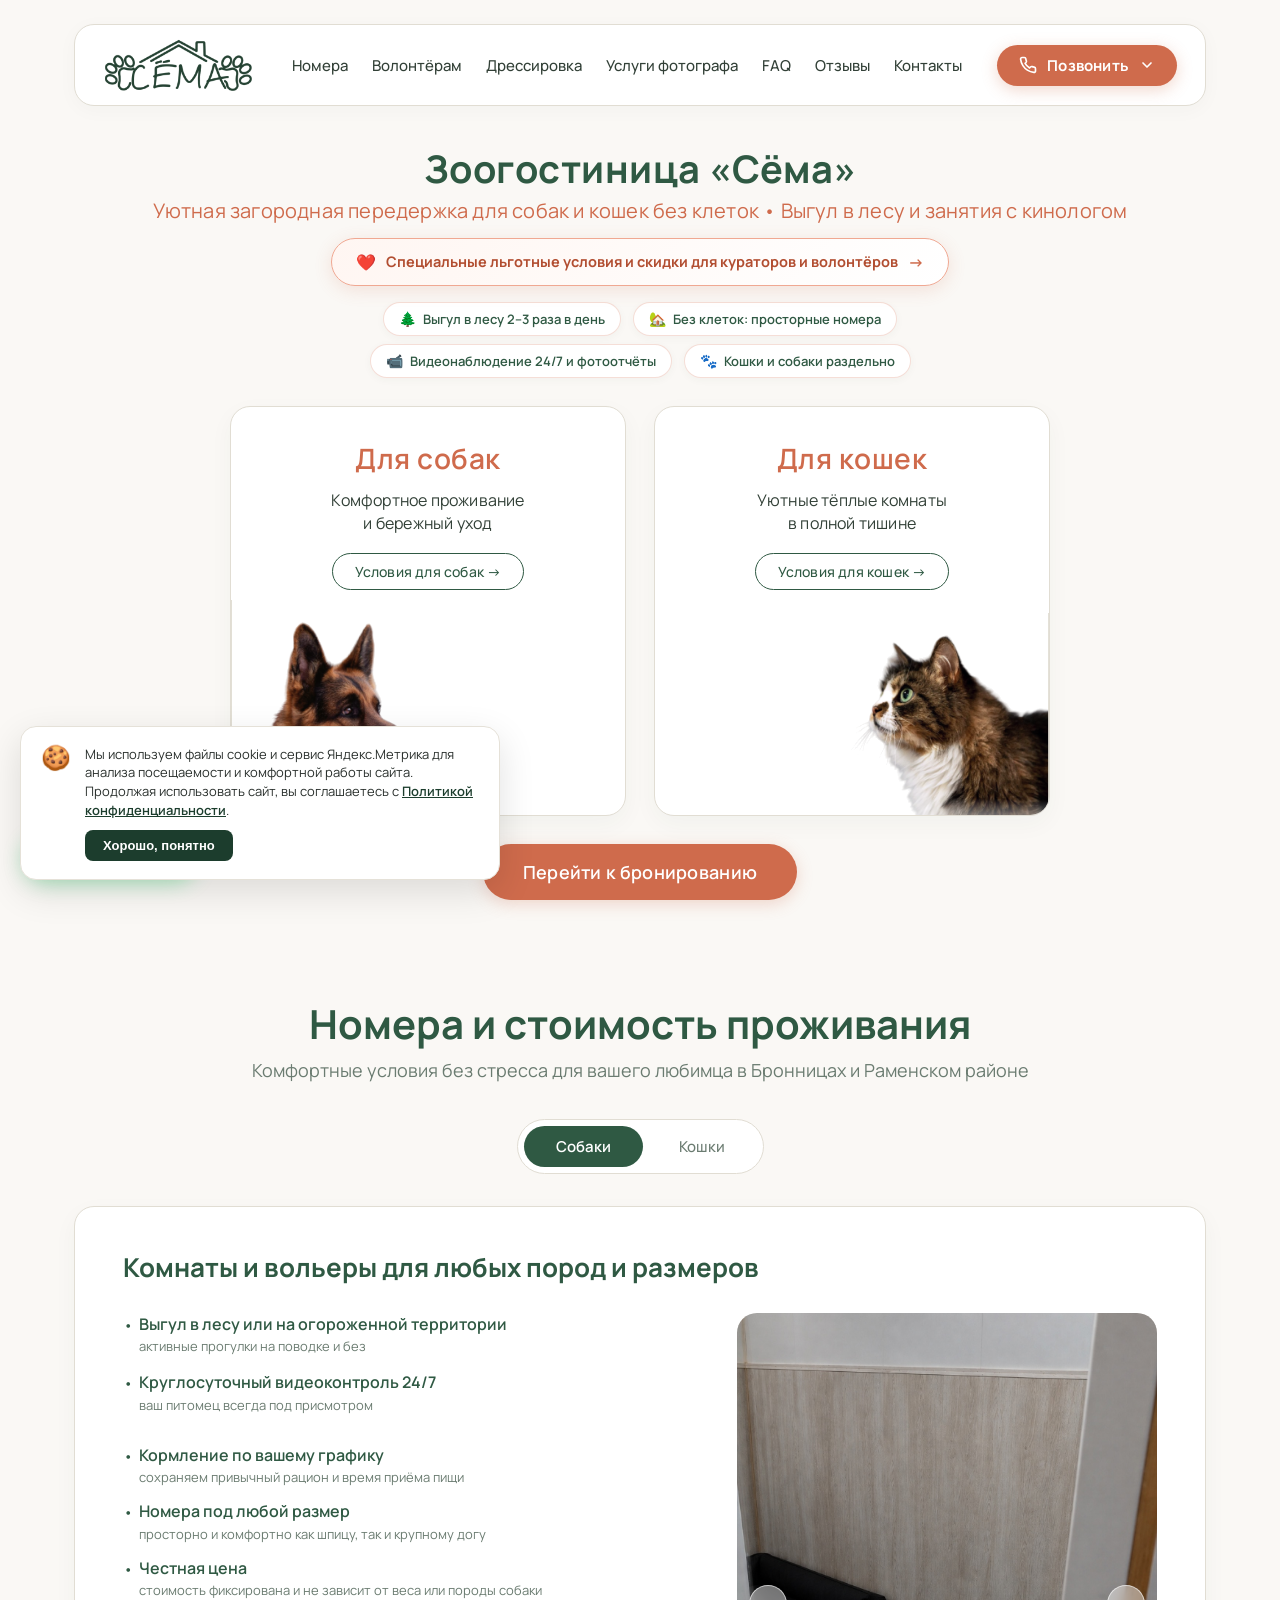
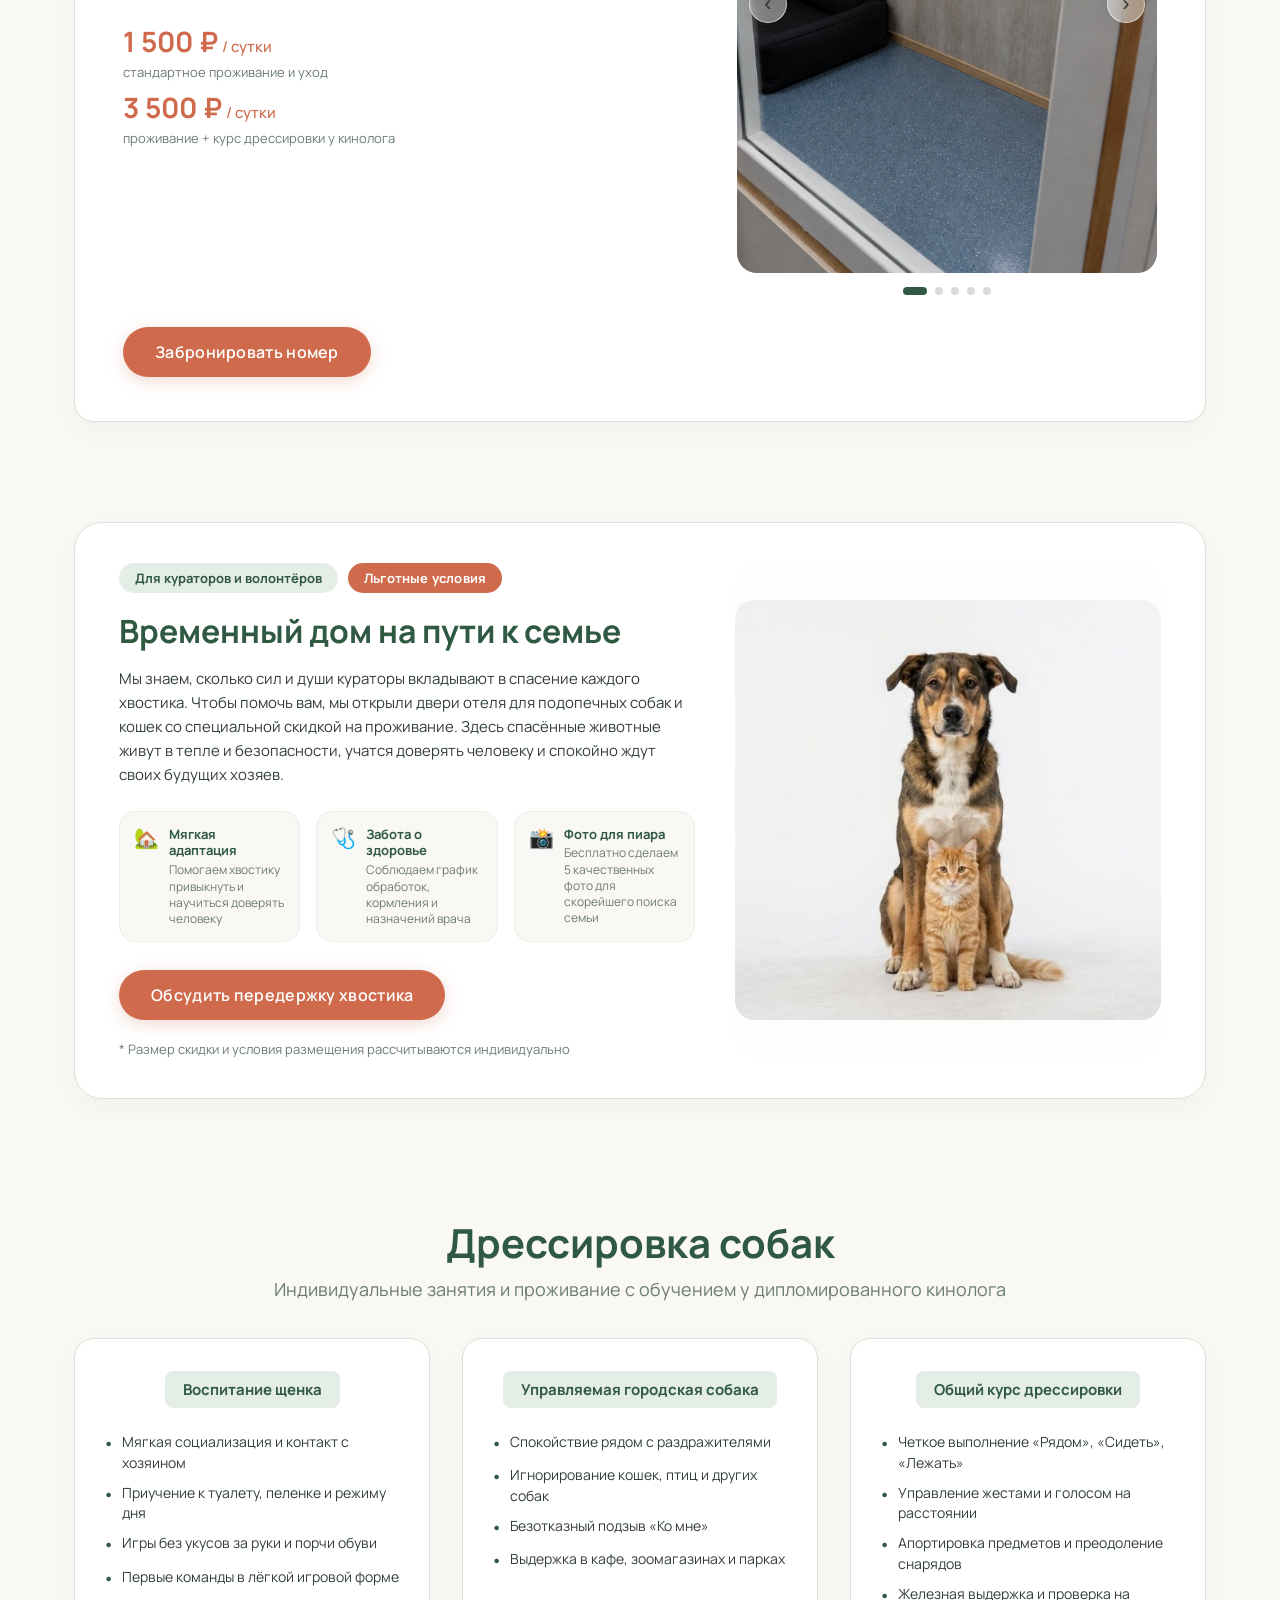
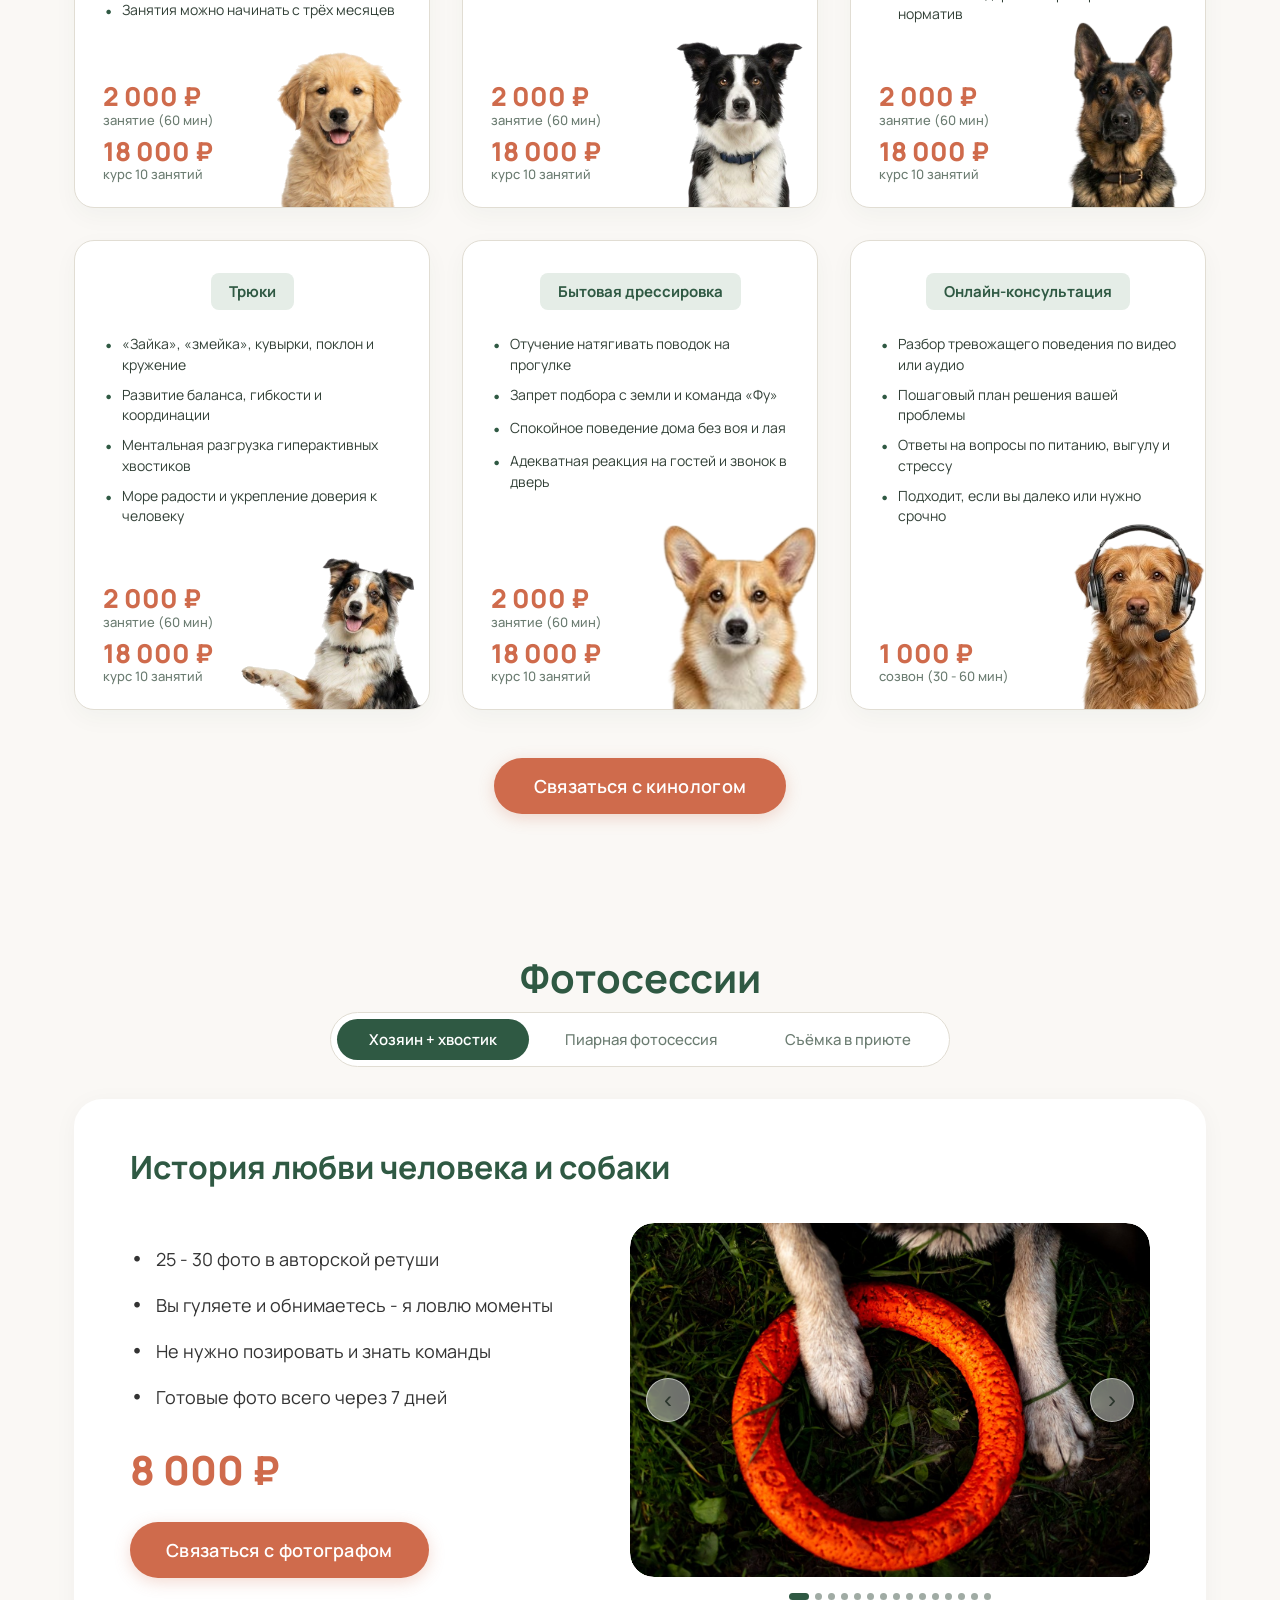
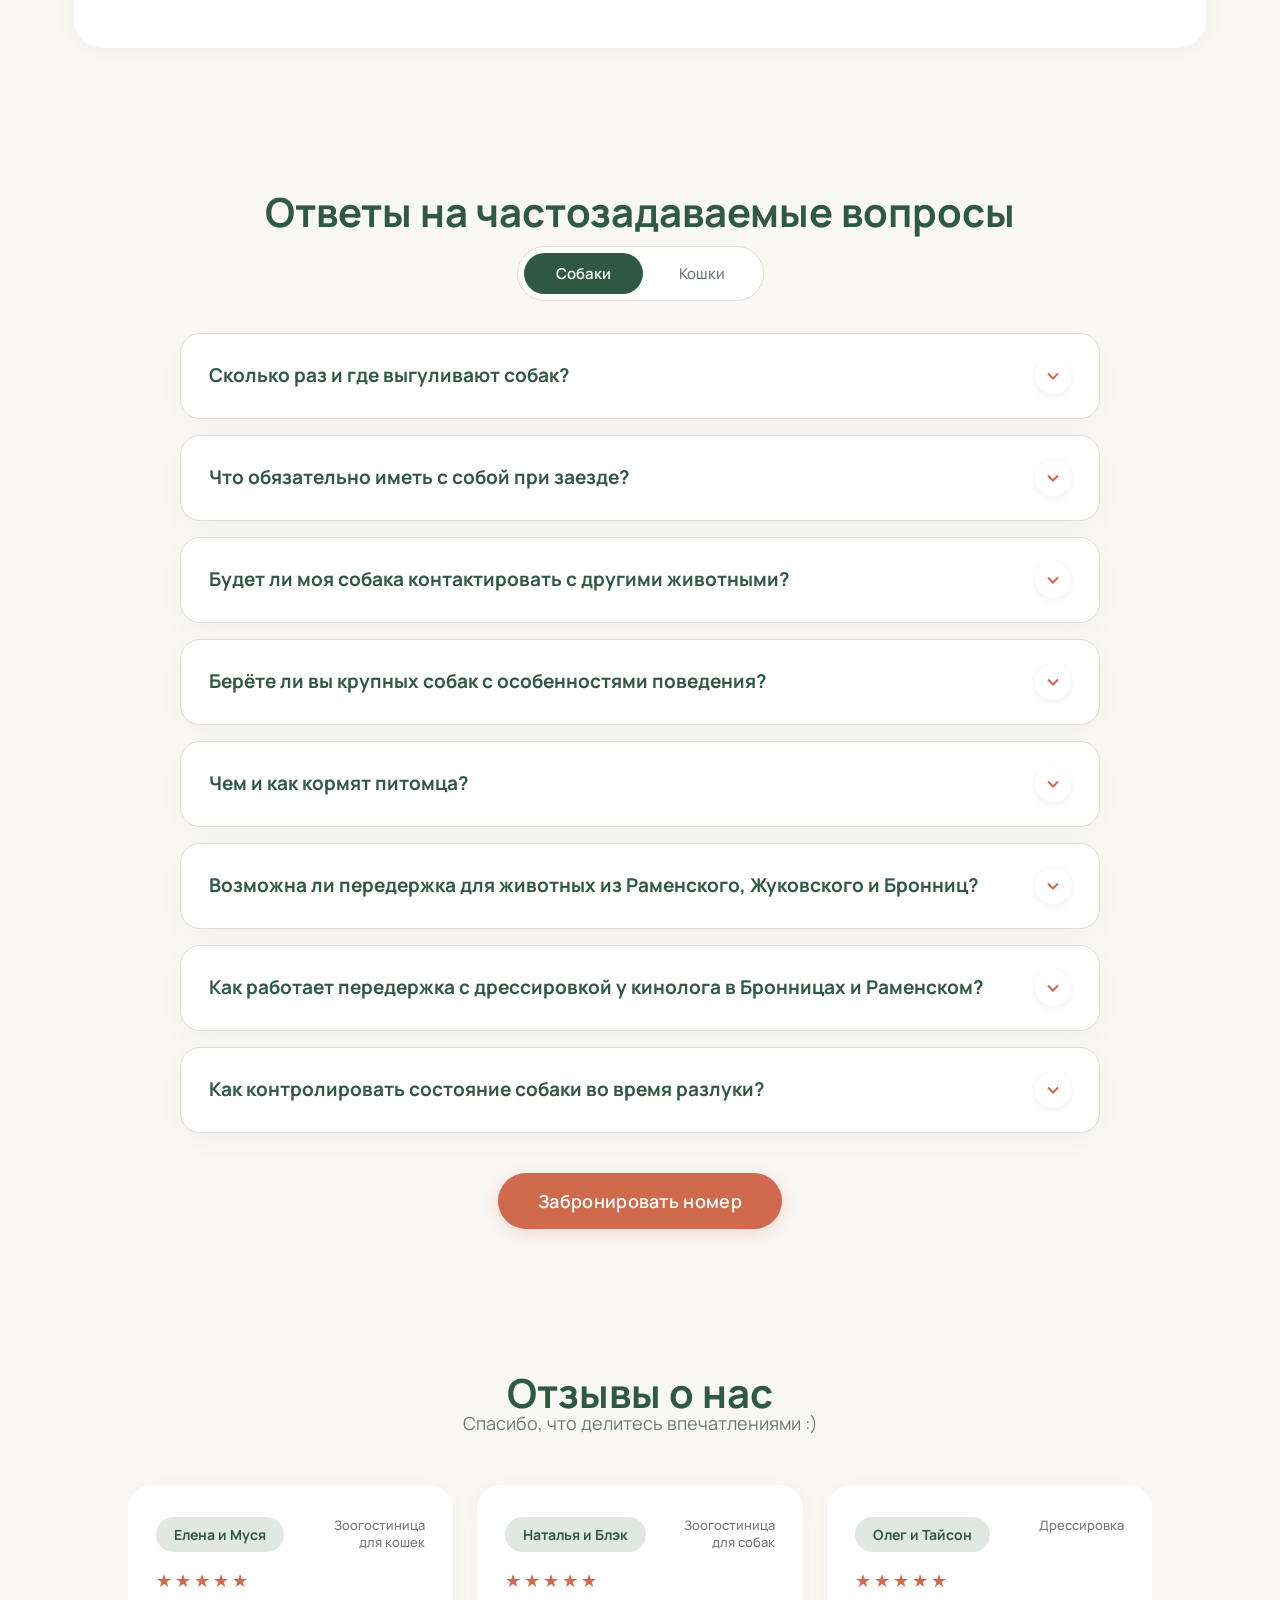
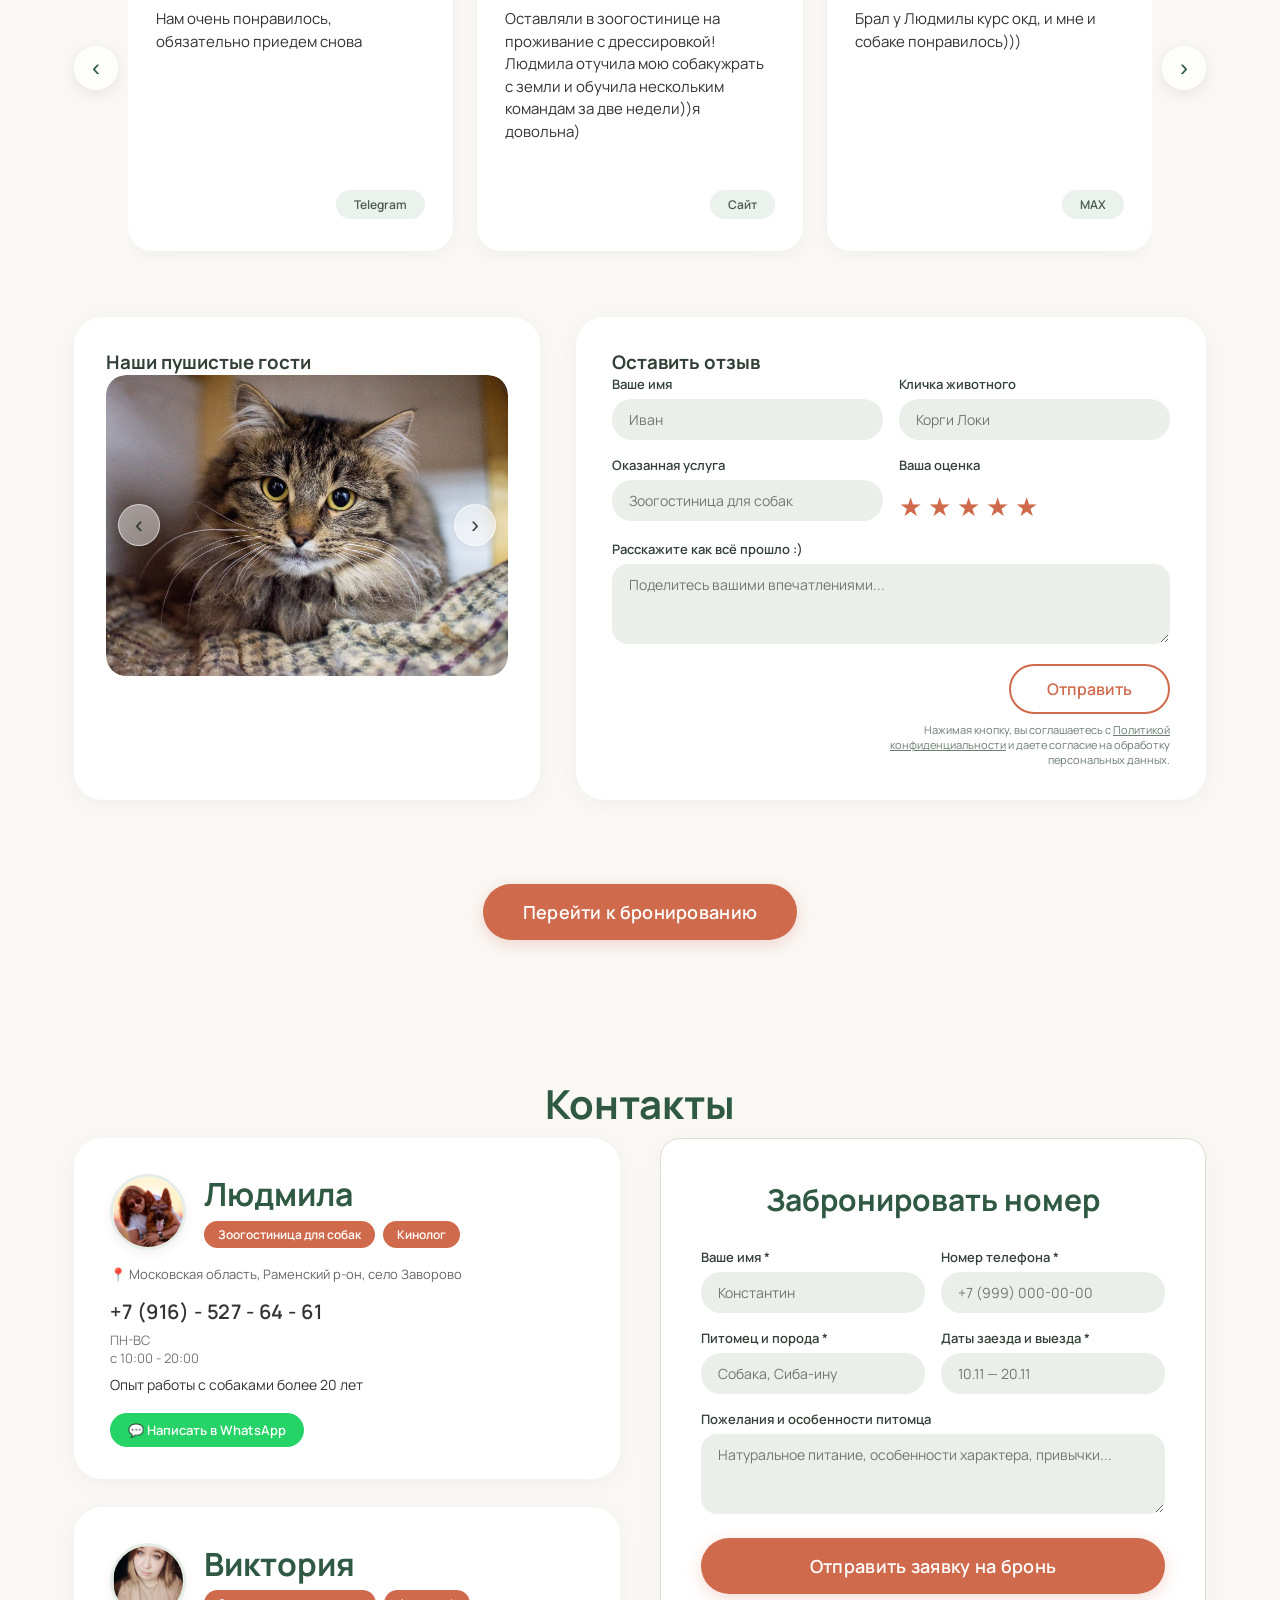
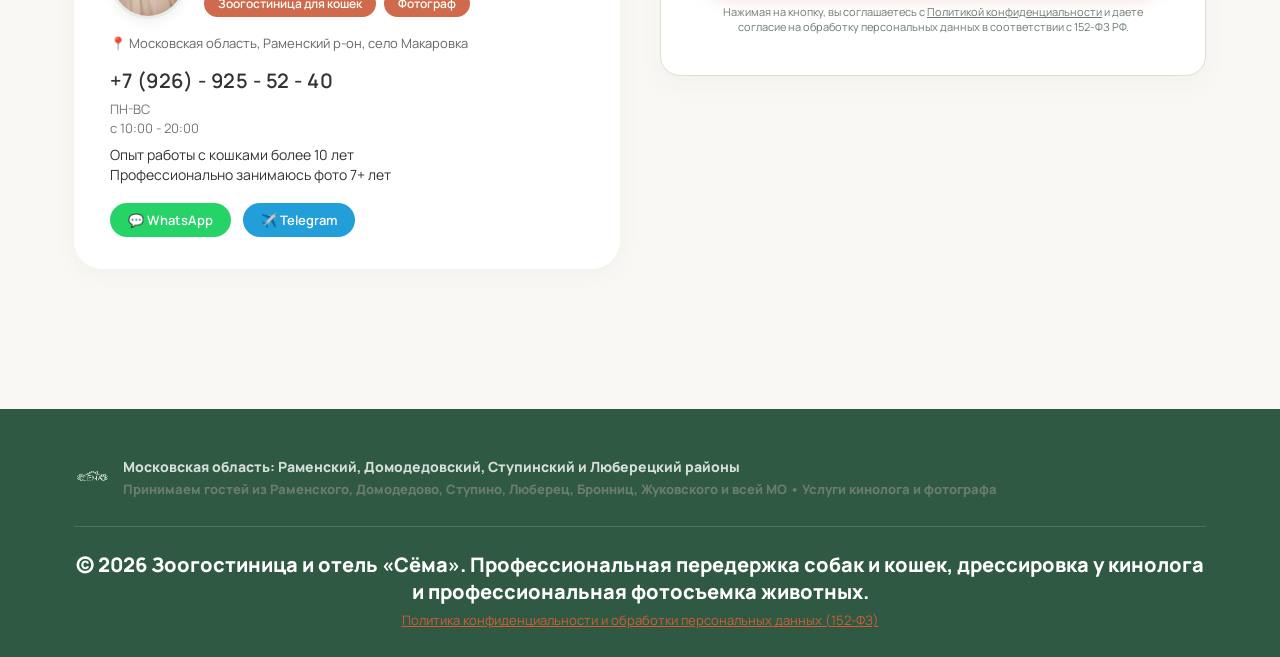
==== commit a0871de3: "feat(legal): add 152-FZ privacy policy, cookie banner and form consents" ====
--- a/index.html
+++ b/index.html
@@ -1485,8 +1485,11 @@
                 <label class="form-label-custom" for="reviewMsg">Расскажите как всё прошло :)</label>
                 <textarea id="reviewMsg" class="form-textarea-sage" placeholder="Поделитесь вашими впечатлениями..." required></textarea>
               </div>
-              <div style="display: flex; justify-content: flex-end;">
+              <div style="display: flex; flex-direction: column; align-items: flex-end; gap: 8px;">
                 <button type="submit" class="btn-outline-terracotta" style="padding: 12px 36px;">Отправить</button>
+                <span style="font-size: 11px; color: var(--text-muted); text-align: right; line-height: 1.4; max-width: 320px;">
+                  Нажимая кнопку, вы соглашаетесь с <a href="privacy.html" target="_blank" style="color: var(--primary-forest); text-decoration: underline;">Политикой конфиденциальности</a> и даете согласие на обработку персональных данных.
+                </span>
               </div>
             </form>
           </div>
@@ -1626,6 +1629,9 @@
                 <textarea id="bookComment" class="form-textarea-sage" placeholder="Натуральное питание, особенности характера, привычки..."></textarea>
               </div>
               <button type="submit" class="btn-primary" style="width: 100%; padding: 16px;">Отправить заявку на бронь</button>
+              <p style="font-size: 11px; color: var(--text-muted); text-align: center; margin-top: 10px; line-height: 1.4;">
+                Нажимая на кнопку, вы соглашаетесь с <a href="privacy.html" target="_blank" style="color: var(--primary-forest); text-decoration: underline;">Политикой конфиденциальности</a> и даете согласие на обработку персональных данных в соответствии с 152-ФЗ РФ.
+              </p>
             </form>
           </div>
         </div>
@@ -1648,6 +1654,8 @@
       </div>
       <div class="footer-copy">
         © 2026 Зоогостиница и отель «Сёма». Профессиональная передержка собак и кошек, дрессировка у кинолога и профессиональная фотосъемка животных.
+        <br>
+        <a href="privacy.html" style="color: var(--terracotta-accent, #CE5E37); text-decoration: underline; font-size: 13px; display: inline-block; margin-top: 6px;">Политика конфиденциальности и обработки персональных данных (152-ФЗ)</a>
       </div>
     </div>
   </footer>
@@ -1669,6 +1677,39 @@
     <span class="back-to-top-text">Наверх</span>
   </button>
 
+  <!-- Плашка согласия на Cookie (по закону 152-ФЗ РФ) -->
+  <div id="cookieNotice" style="display: none; position: fixed; bottom: 20px; left: 20px; right: 20px; max-width: 480px; background: #FFFFFF; border: 1px solid #E5E1D8; box-shadow: 0 12px 36px rgba(0,0,0,0.12); border-radius: 16px; padding: 18px 20px; z-index: 9999; font-family: 'Manrope', sans-serif;">
+    <div style="display: flex; align-items: flex-start; gap: 14px;">
+      <span style="font-size: 24px; line-height: 1;">🍪</span>
+      <div style="flex: 1;">
+        <p style="margin: 0 0 10px; font-size: 13px; line-height: 1.45; color: #2A302D;">
+          Мы используем файлы cookie и сервис Яндекс.Метрика для анализа посещаемости и комфортной работы сайта. Продолжая использовать сайт, вы соглашаетесь с <a href="privacy.html" target="_blank" style="color: #1C3D2D; font-weight: 600; text-decoration: underline;">Политикой конфиденциальности</a>.
+        </p>
+        <button id="acceptCookieBtn" style="background: #1C3D2D; color: #FFFFFF; border: none; padding: 8px 18px; border-radius: 8px; font-size: 13px; font-weight: 600; cursor: pointer; transition: background 0.2s;">
+          Хорошо, понятно
+        </button>
+      </div>
+    </div>
+  </div>
+
+  <script>
+    // Проверка показа cookie-баннера
+    (function() {
+      try {
+        if (!localStorage.getItem('sema_cookies_accepted')) {
+          var banner = document.getElementById('cookieNotice');
+          if (banner) {
+            banner.style.display = 'block';
+            document.getElementById('acceptCookieBtn').addEventListener('click', function() {
+              localStorage.setItem('sema_cookies_accepted', 'true');
+              banner.style.display = 'none';
+            });
+          }
+        }
+      } catch (e) {}
+    })();
+  </script>
+
   <script src="script.js?v=20261009_01"></script>
 
   <!-- Yandex.Metrika counter -->
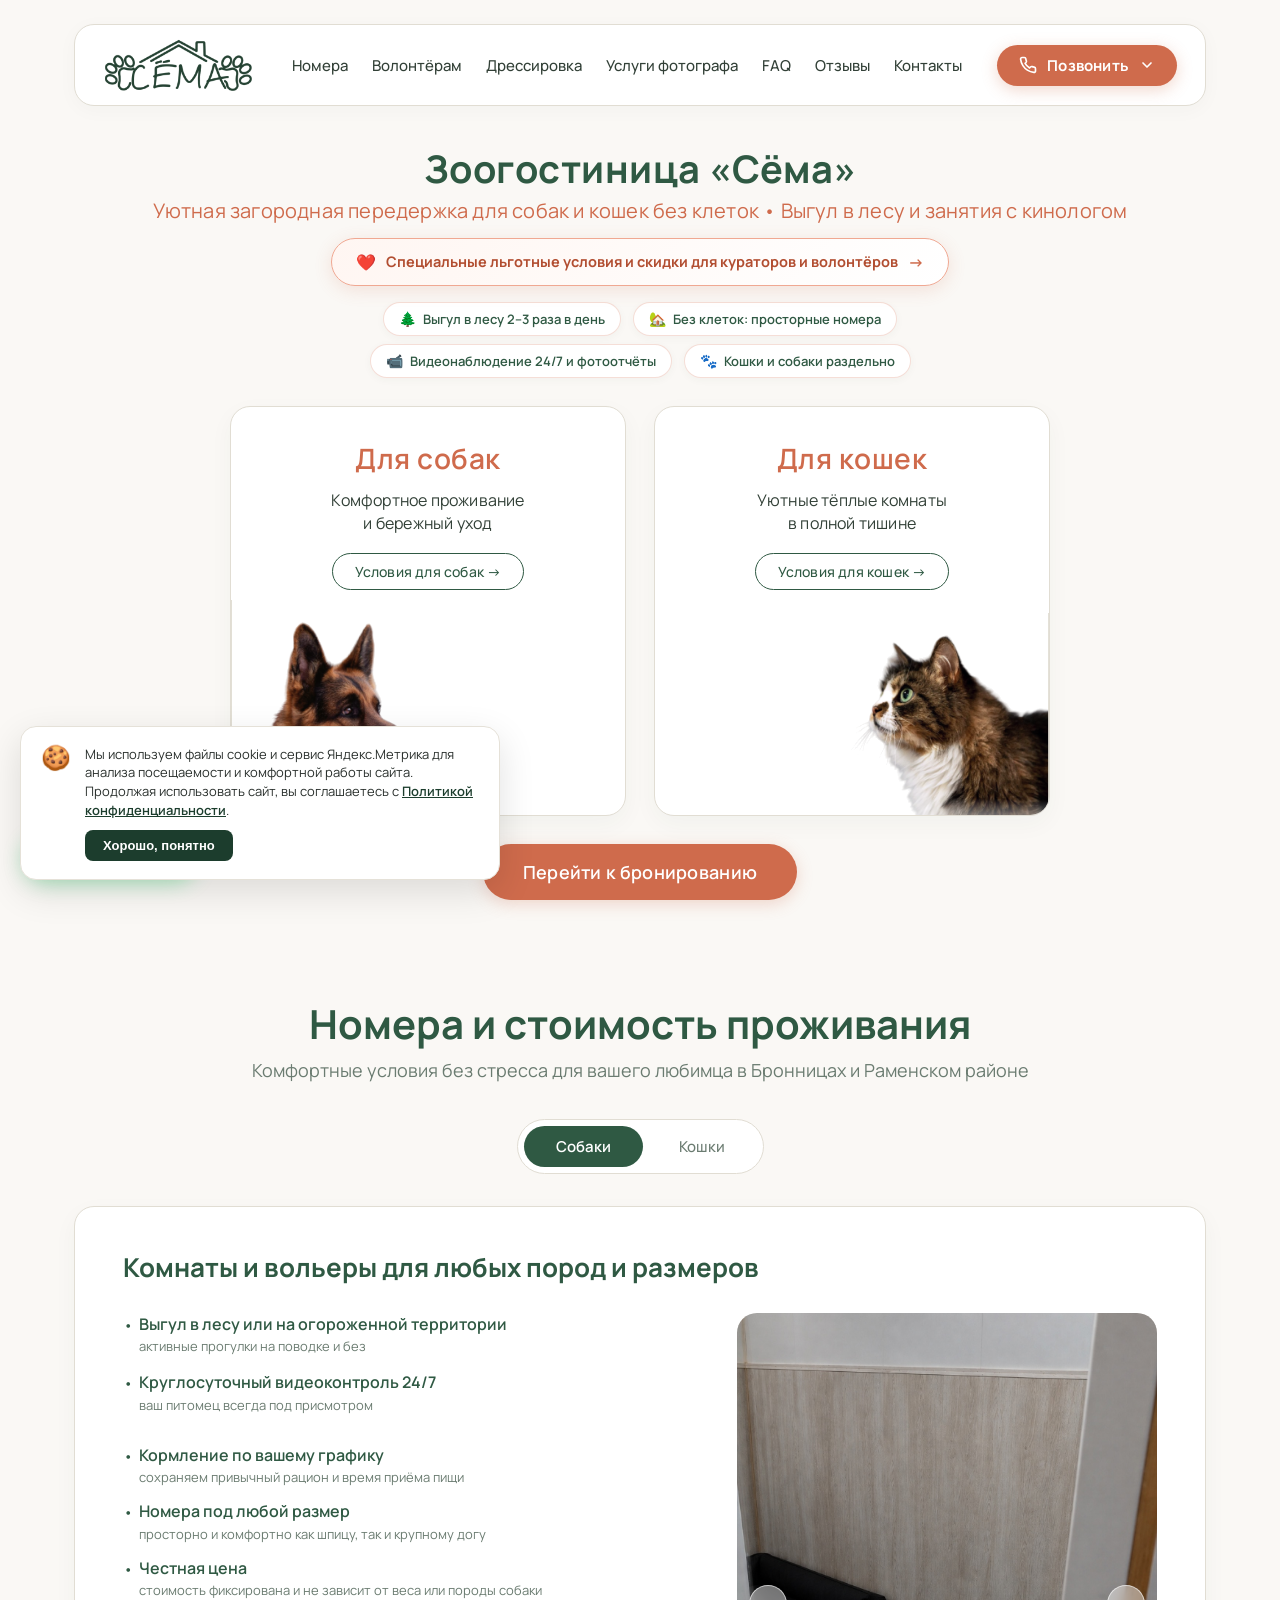
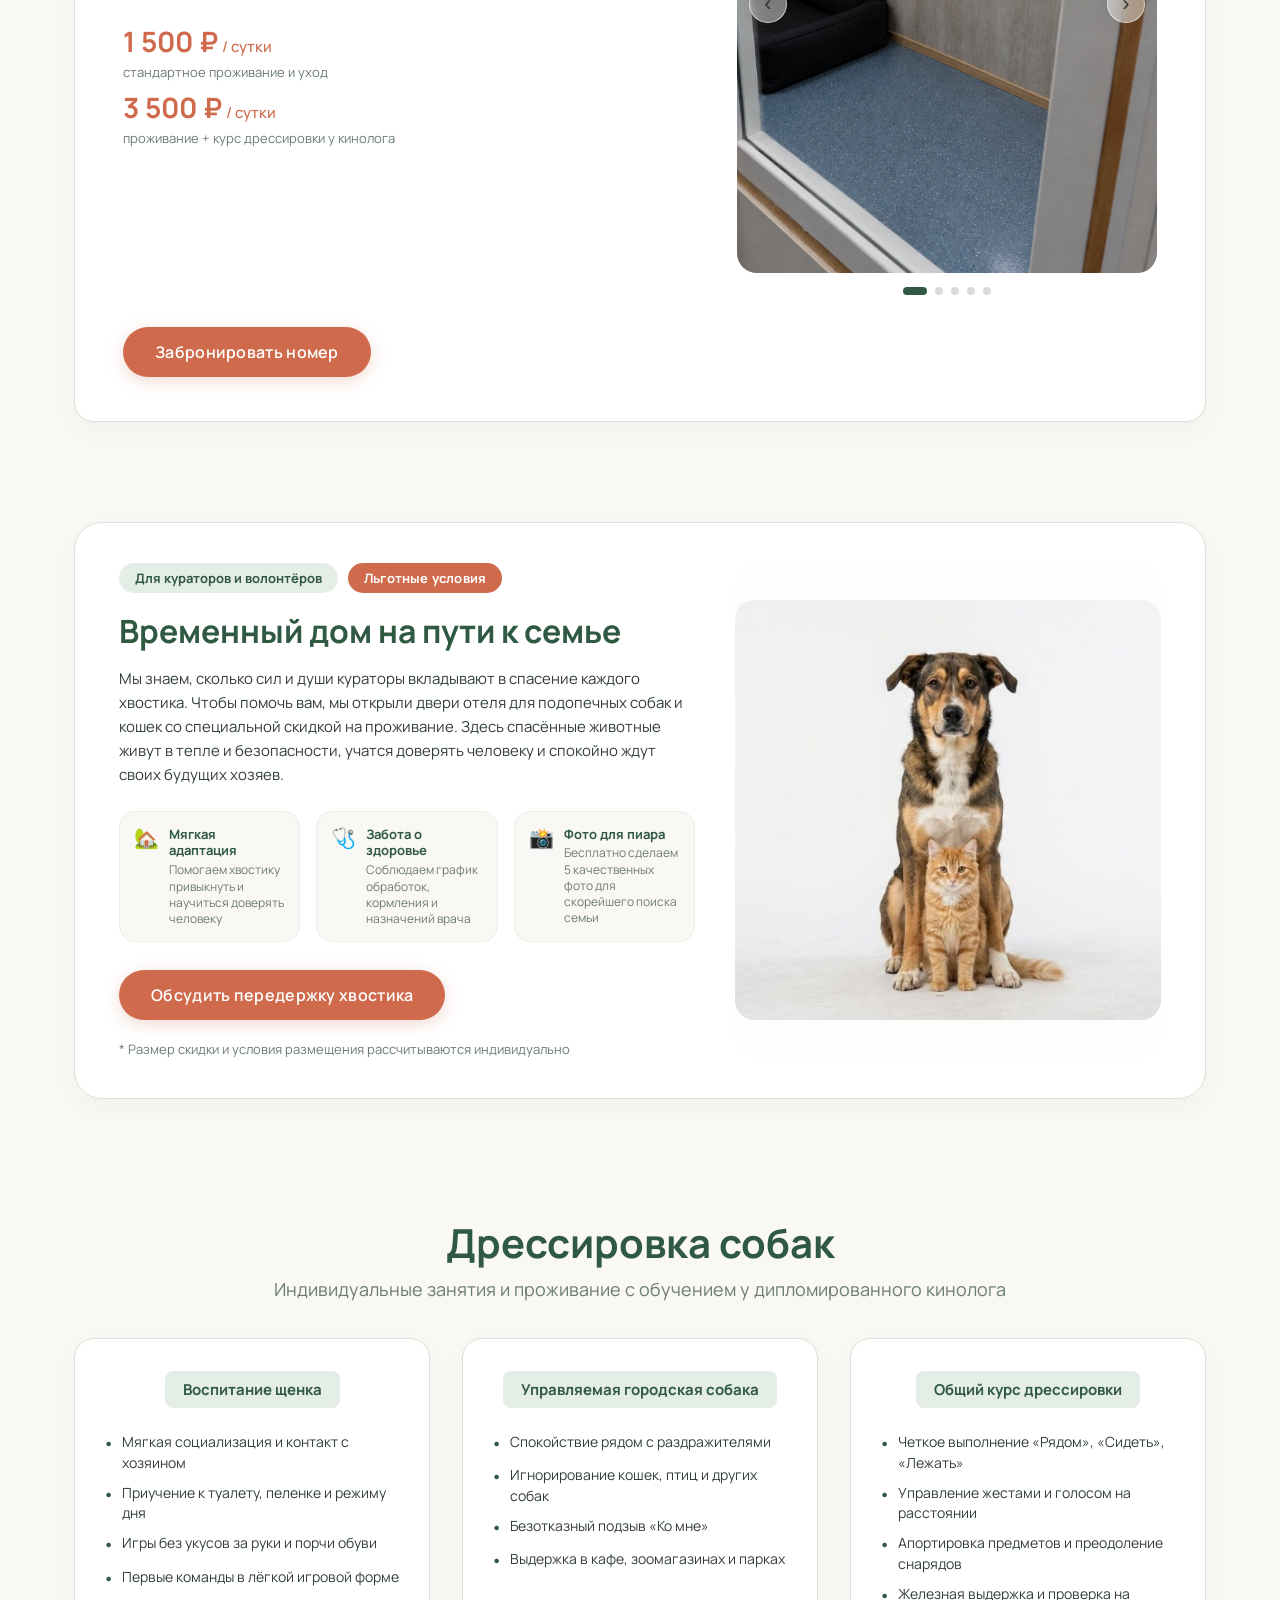
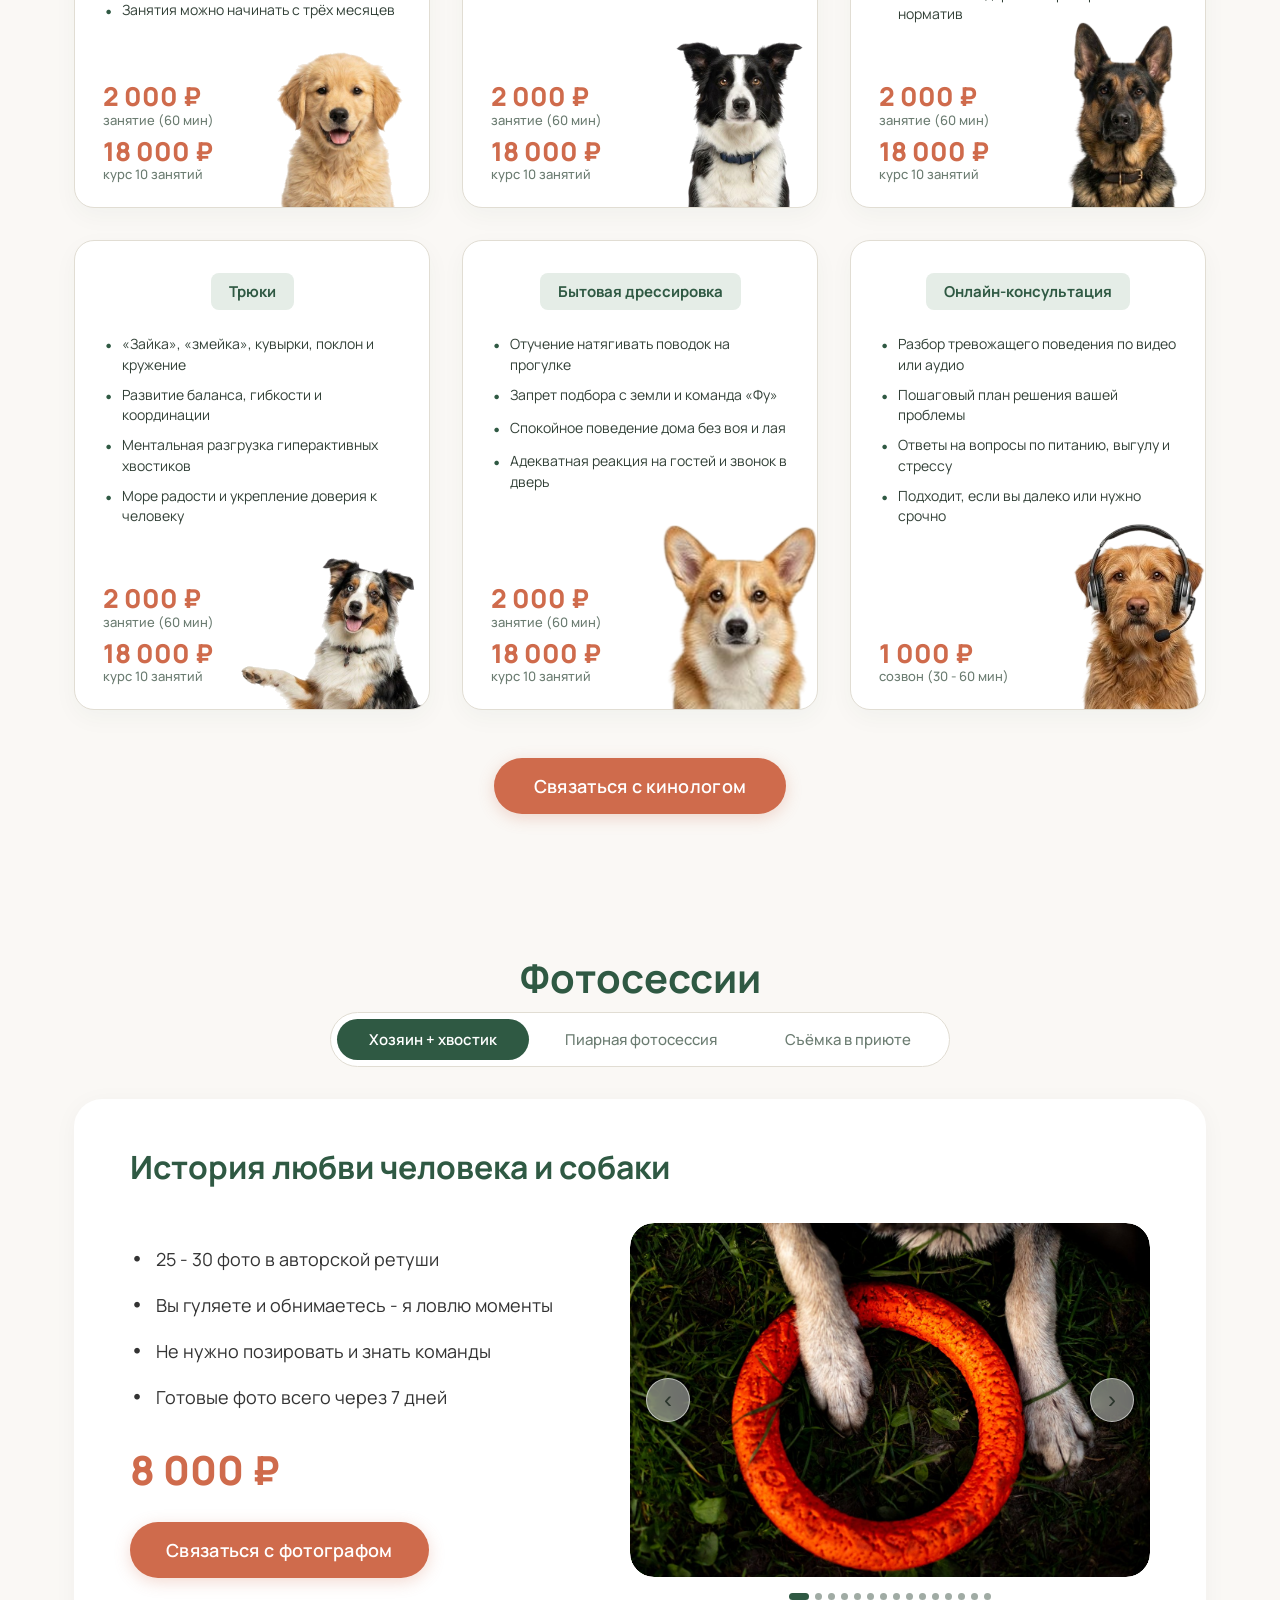
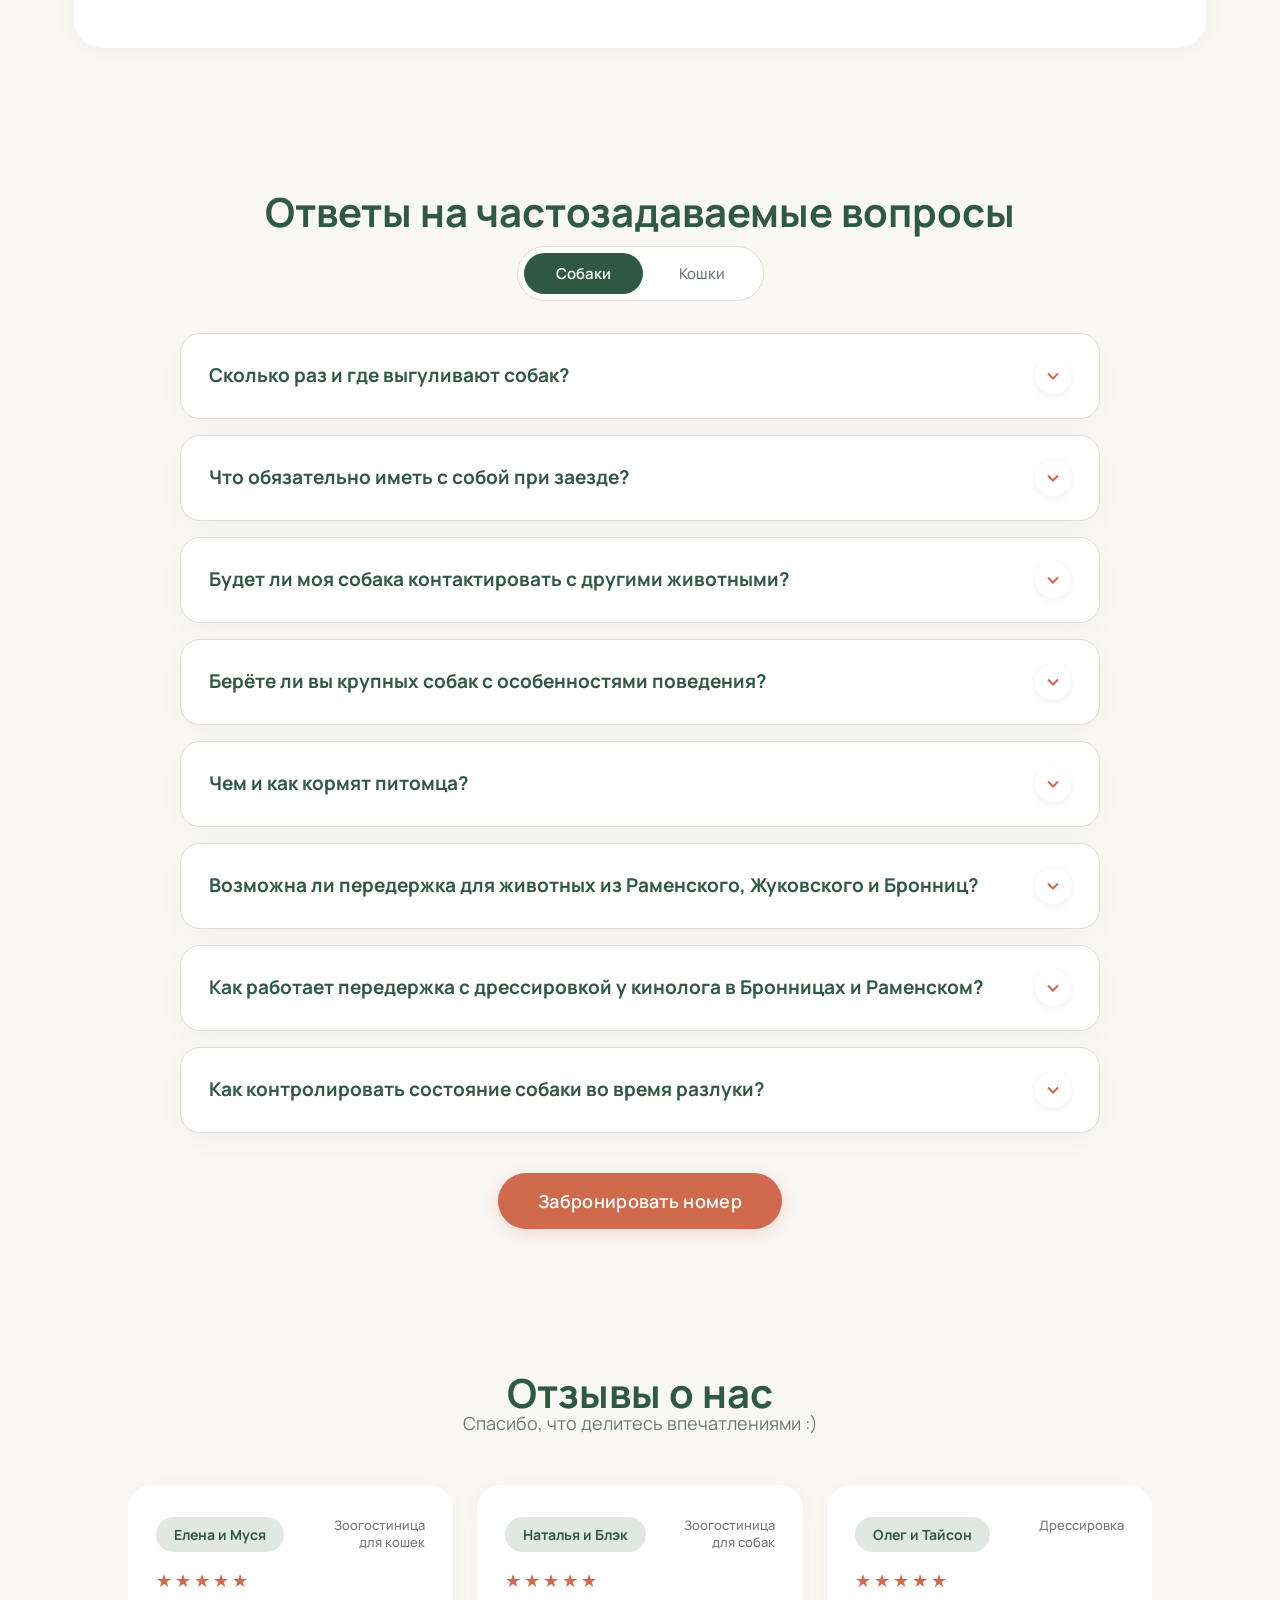
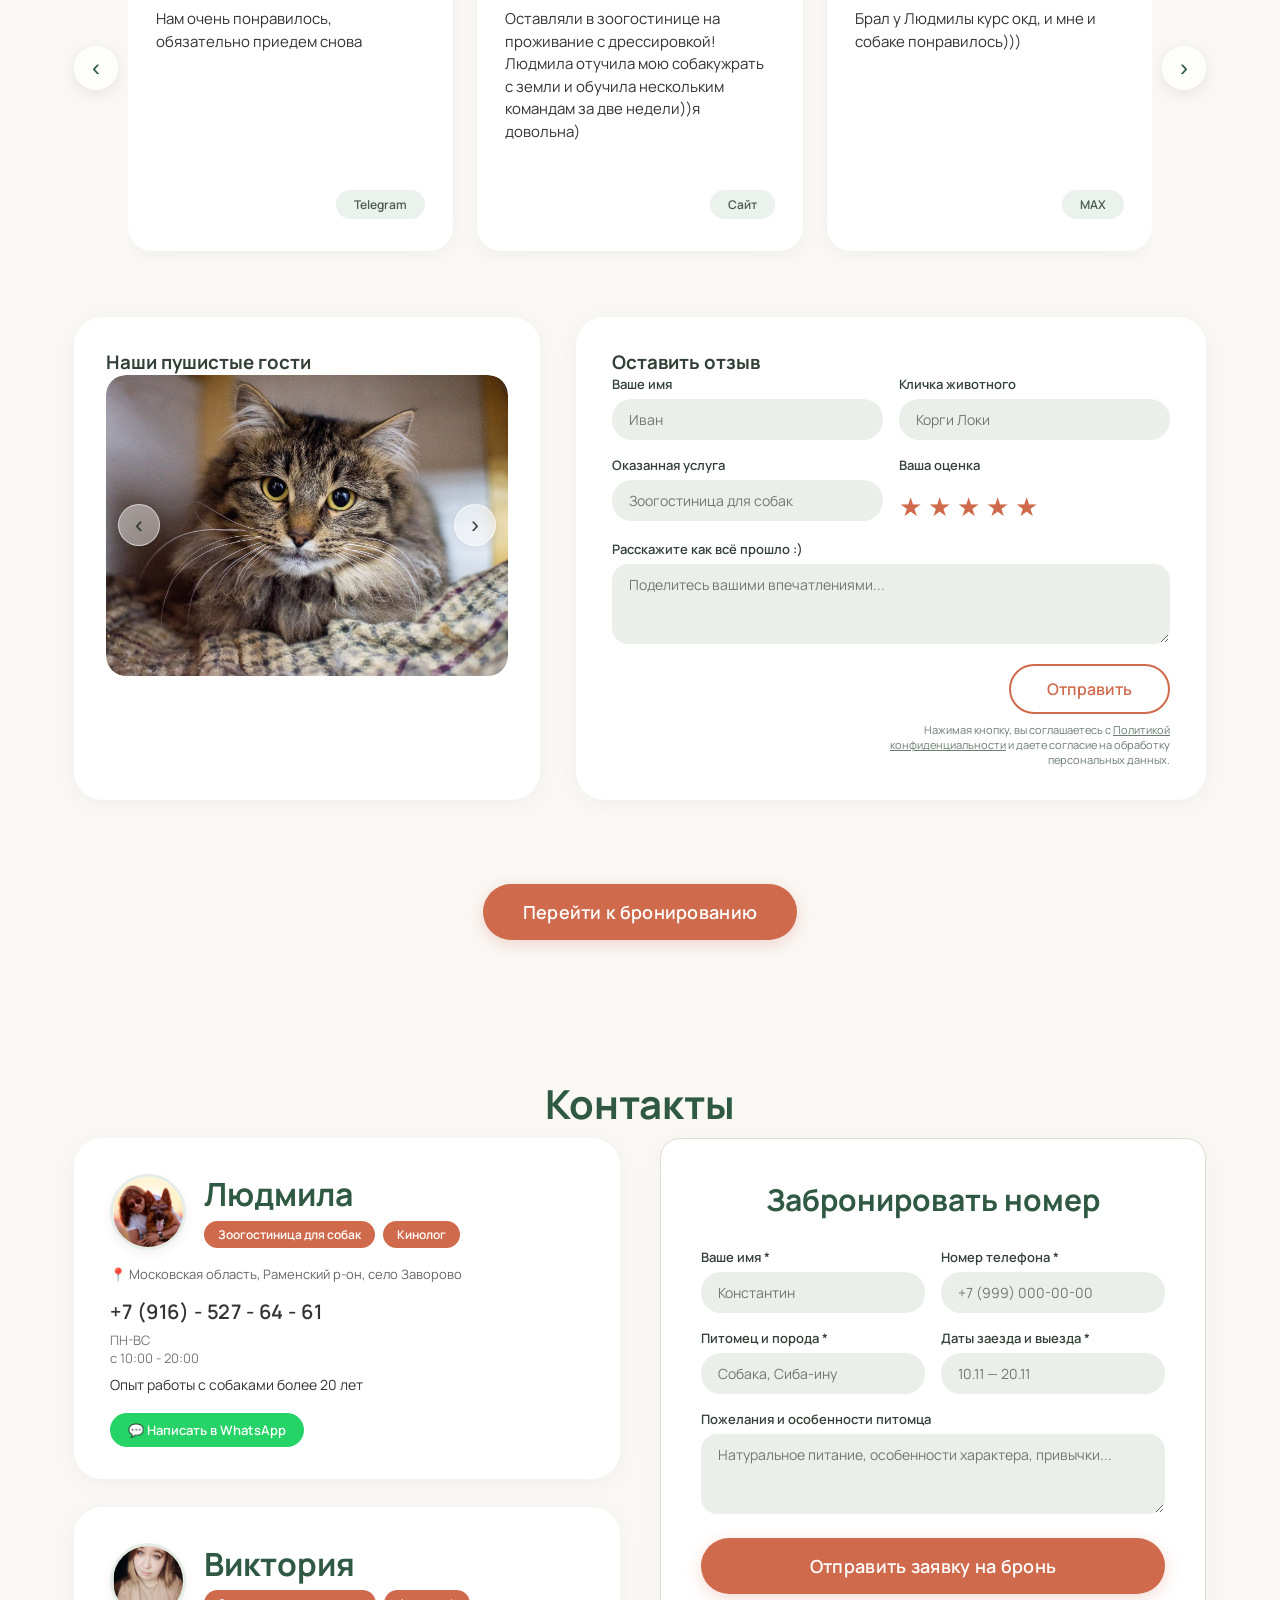
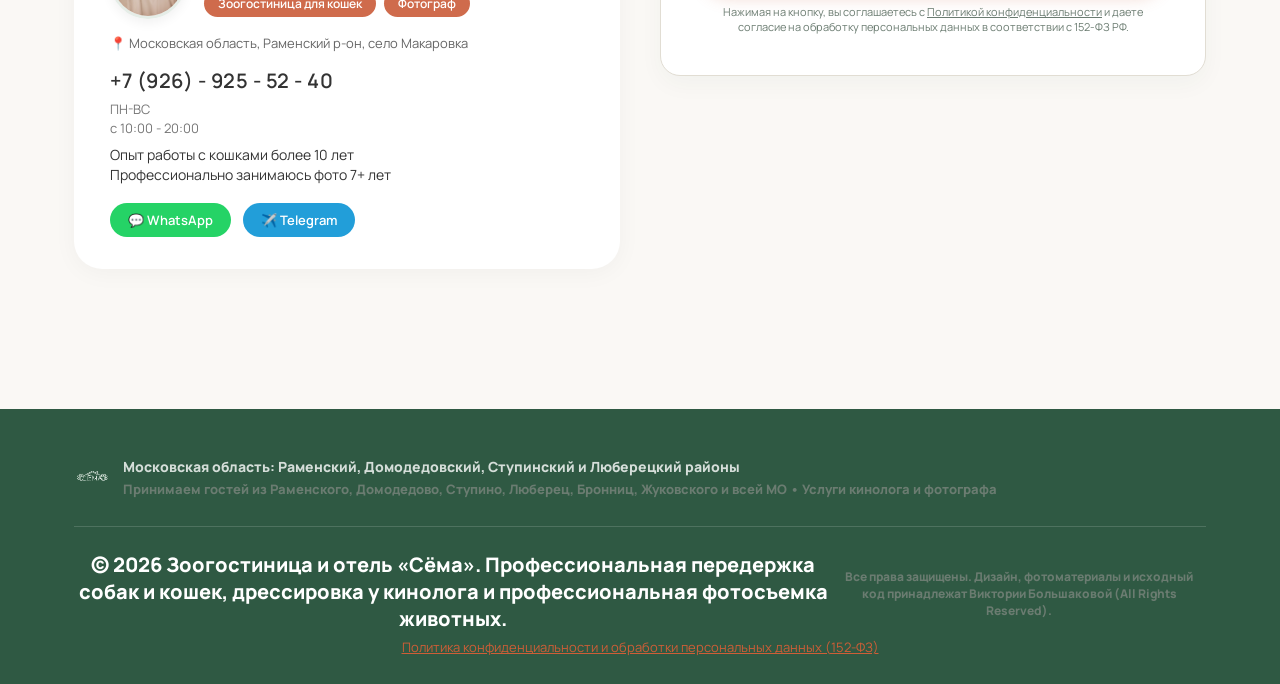
==== commit 1c969420: "docs: enrich README with tags, badges, and add copyright notice to footer" ====
--- a/index.html
+++ b/index.html
@@ -1655,6 +1655,8 @@
       <div class="footer-copy">
         © 2026 Зоогостиница и отель «Сёма». Профессиональная передержка собак и кошек, дрессировка у кинолога и профессиональная фотосъемка животных.
         <br>
+        <span style="font-size: 12px; color: var(--text-muted); display: inline-block; margin-top: 4px;">Все права защищены. Дизайн, фотоматериалы и исходный код принадлежат Виктории Большаковой (All Rights Reserved).</span>
+        <br>
         <a href="privacy.html" style="color: var(--terracotta-accent, #CE5E37); text-decoration: underline; font-size: 13px; display: inline-block; margin-top: 6px;">Политика конфиденциальности и обработки персональных данных (152-ФЗ)</a>
       </div>
     </div>
